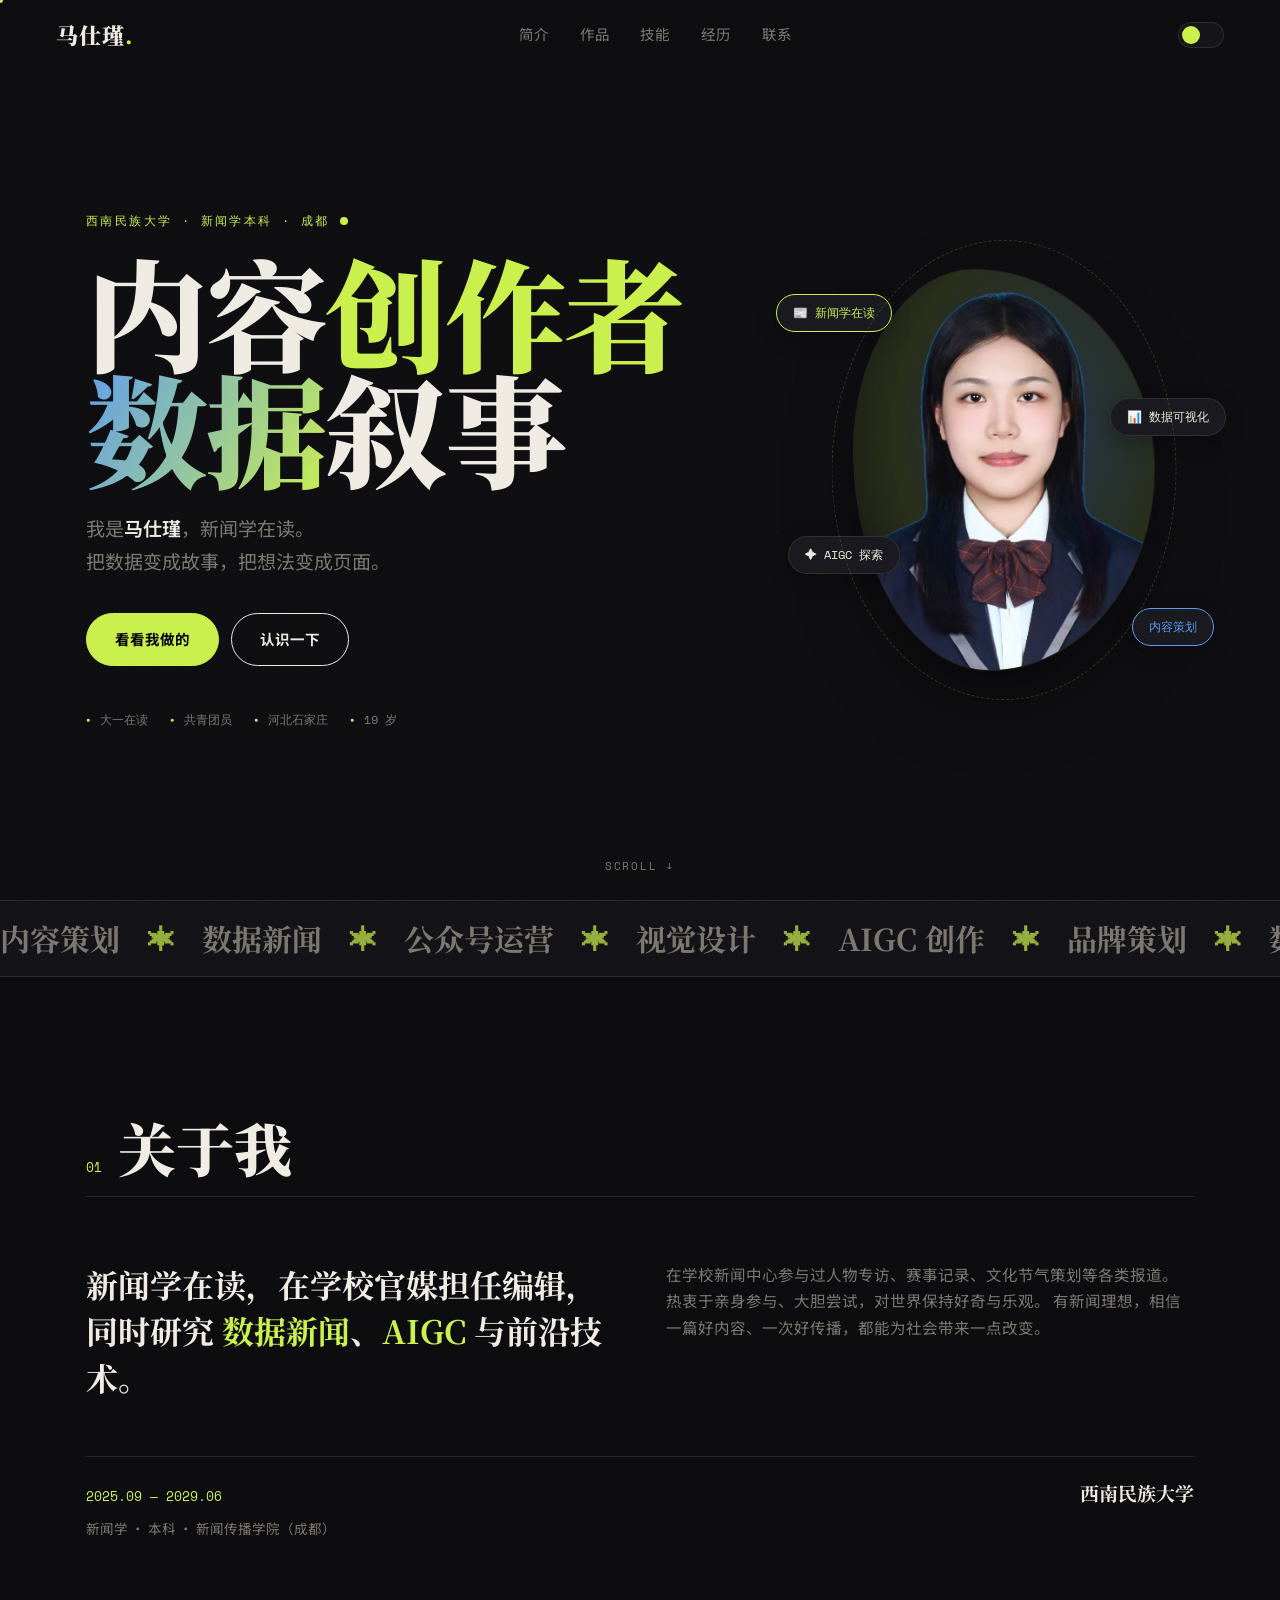
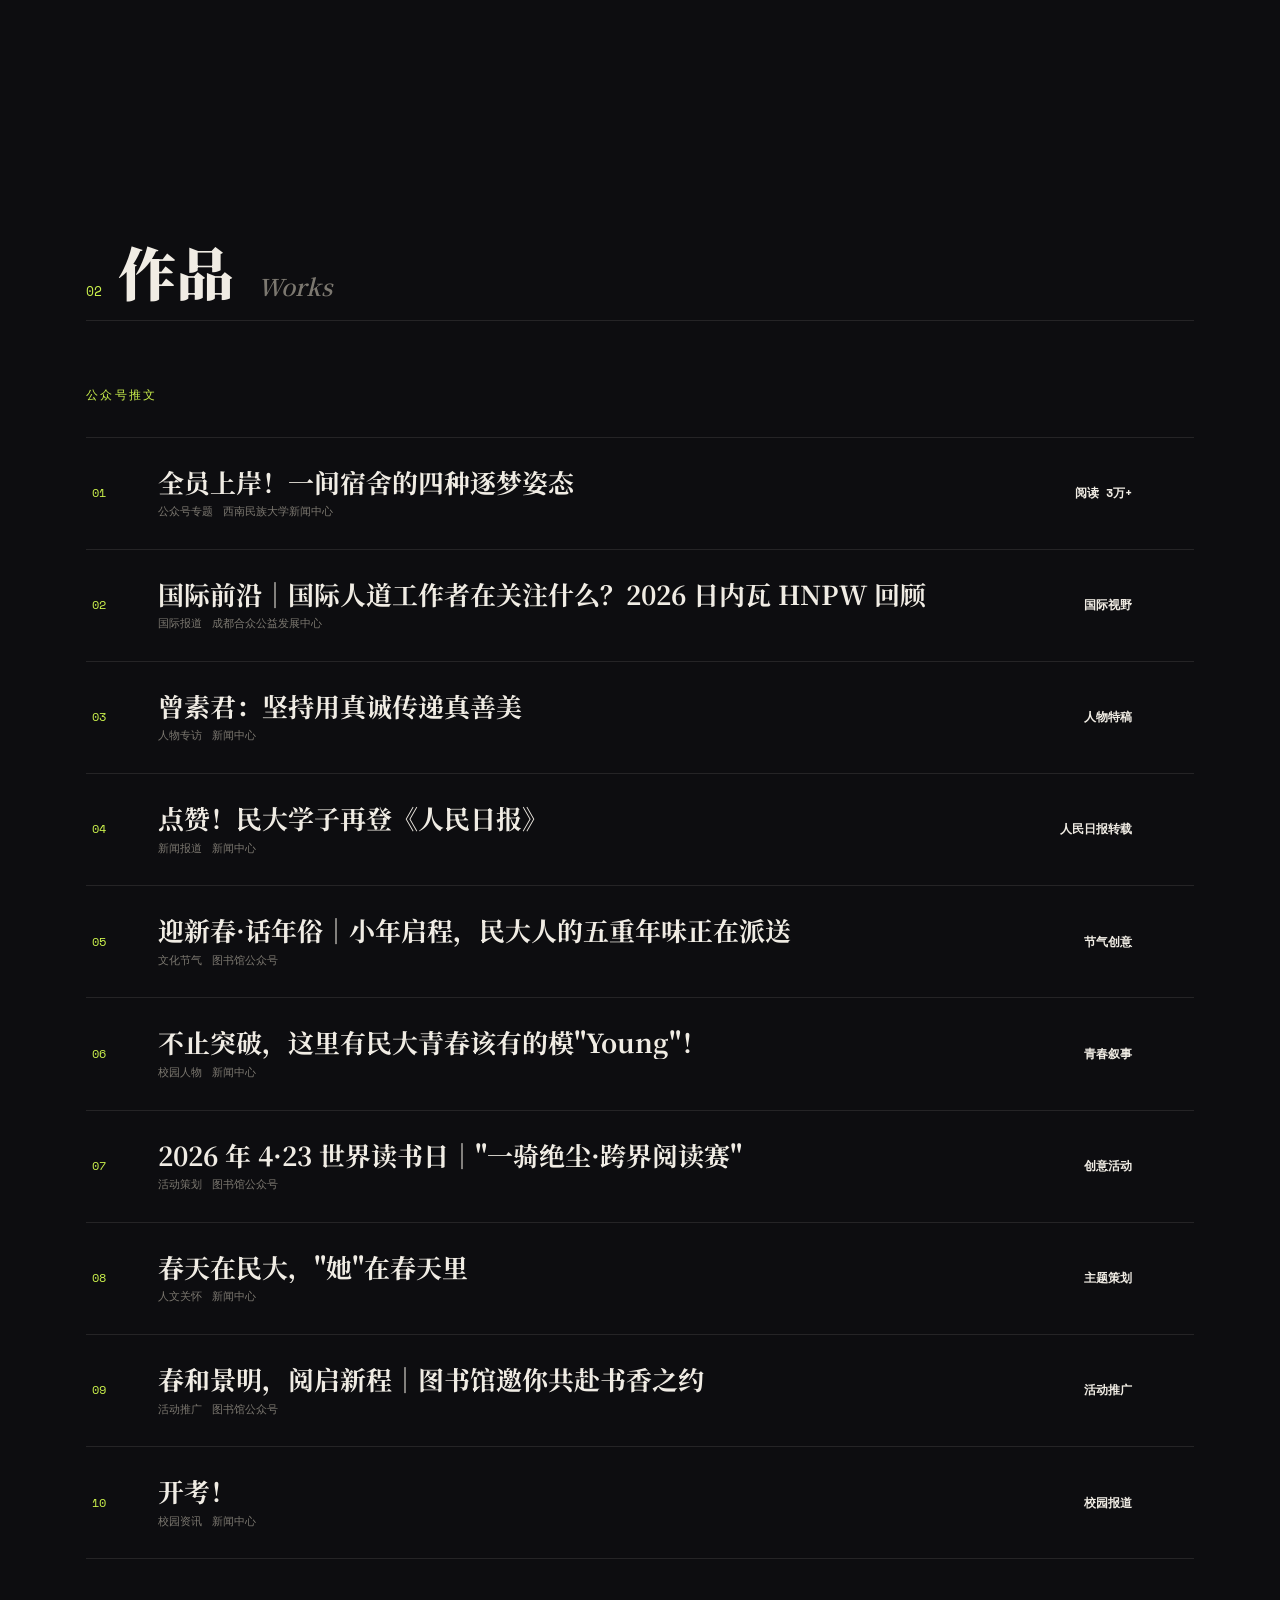
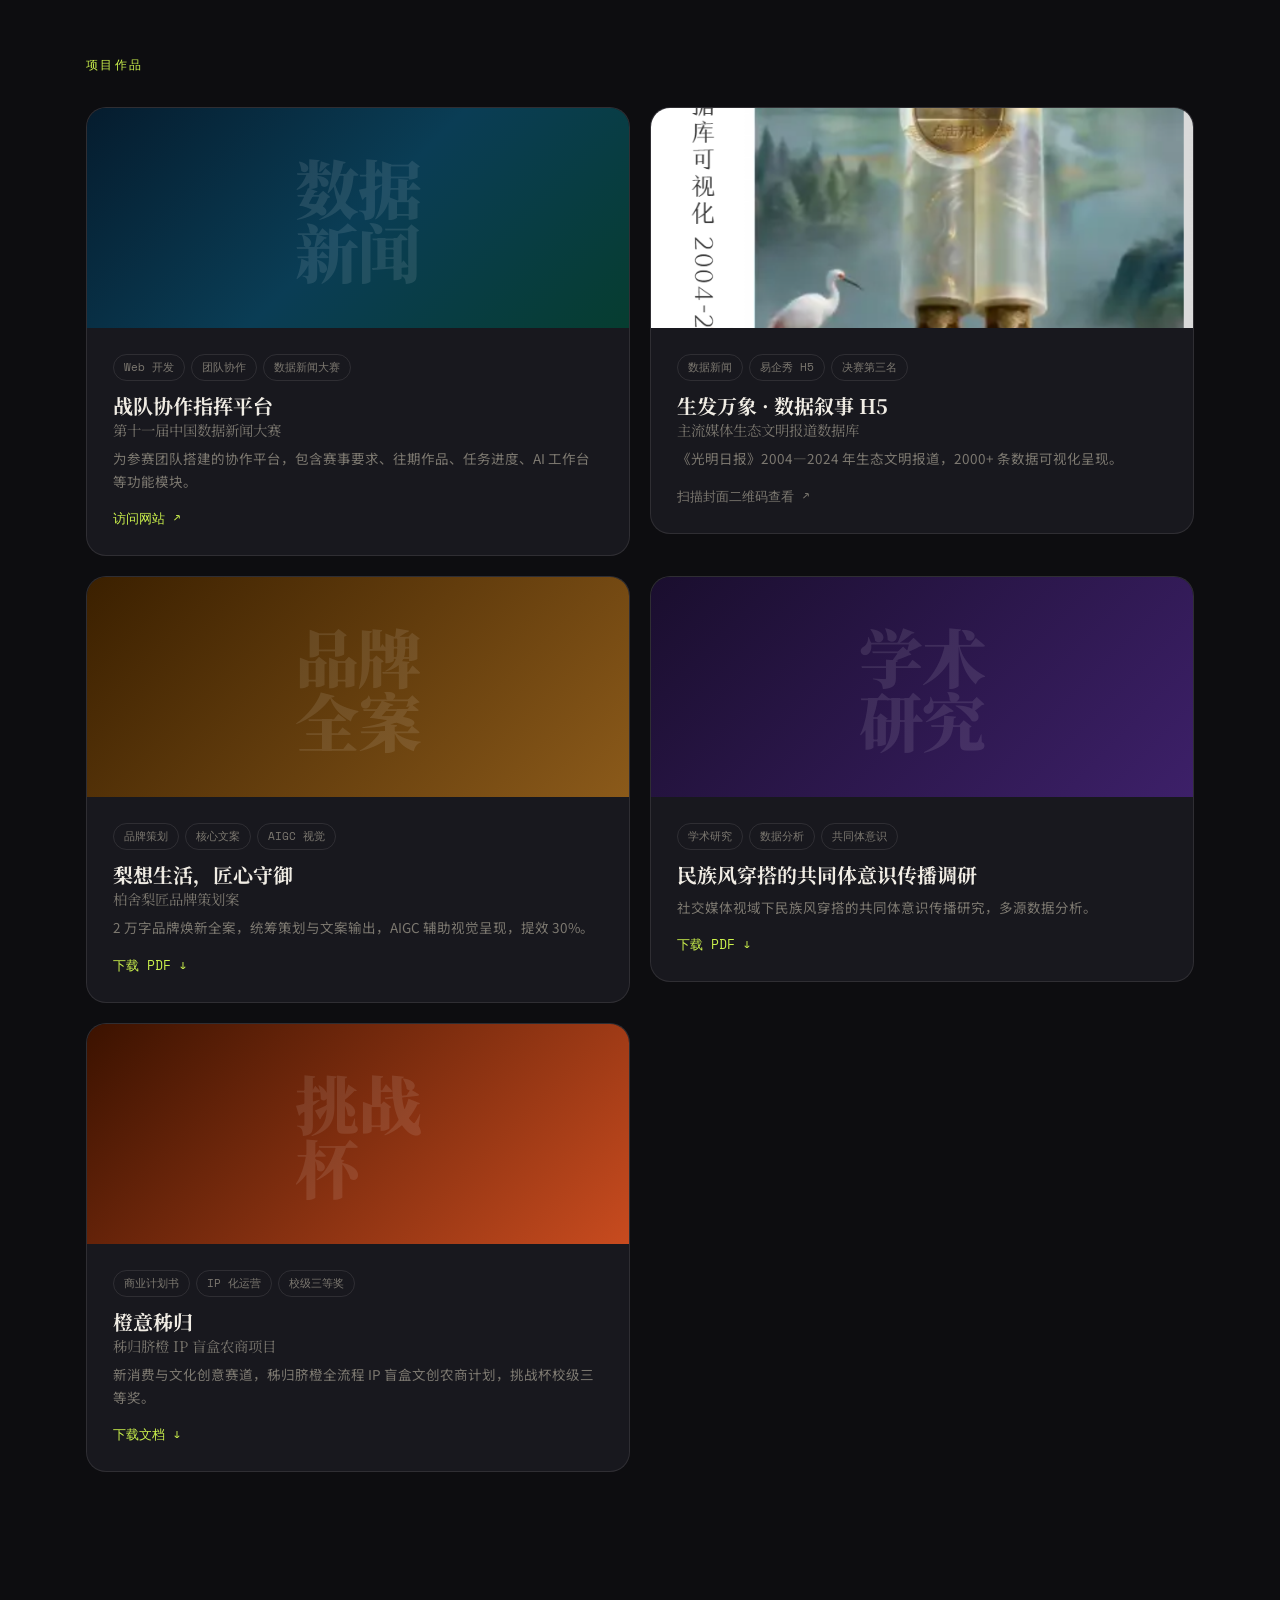
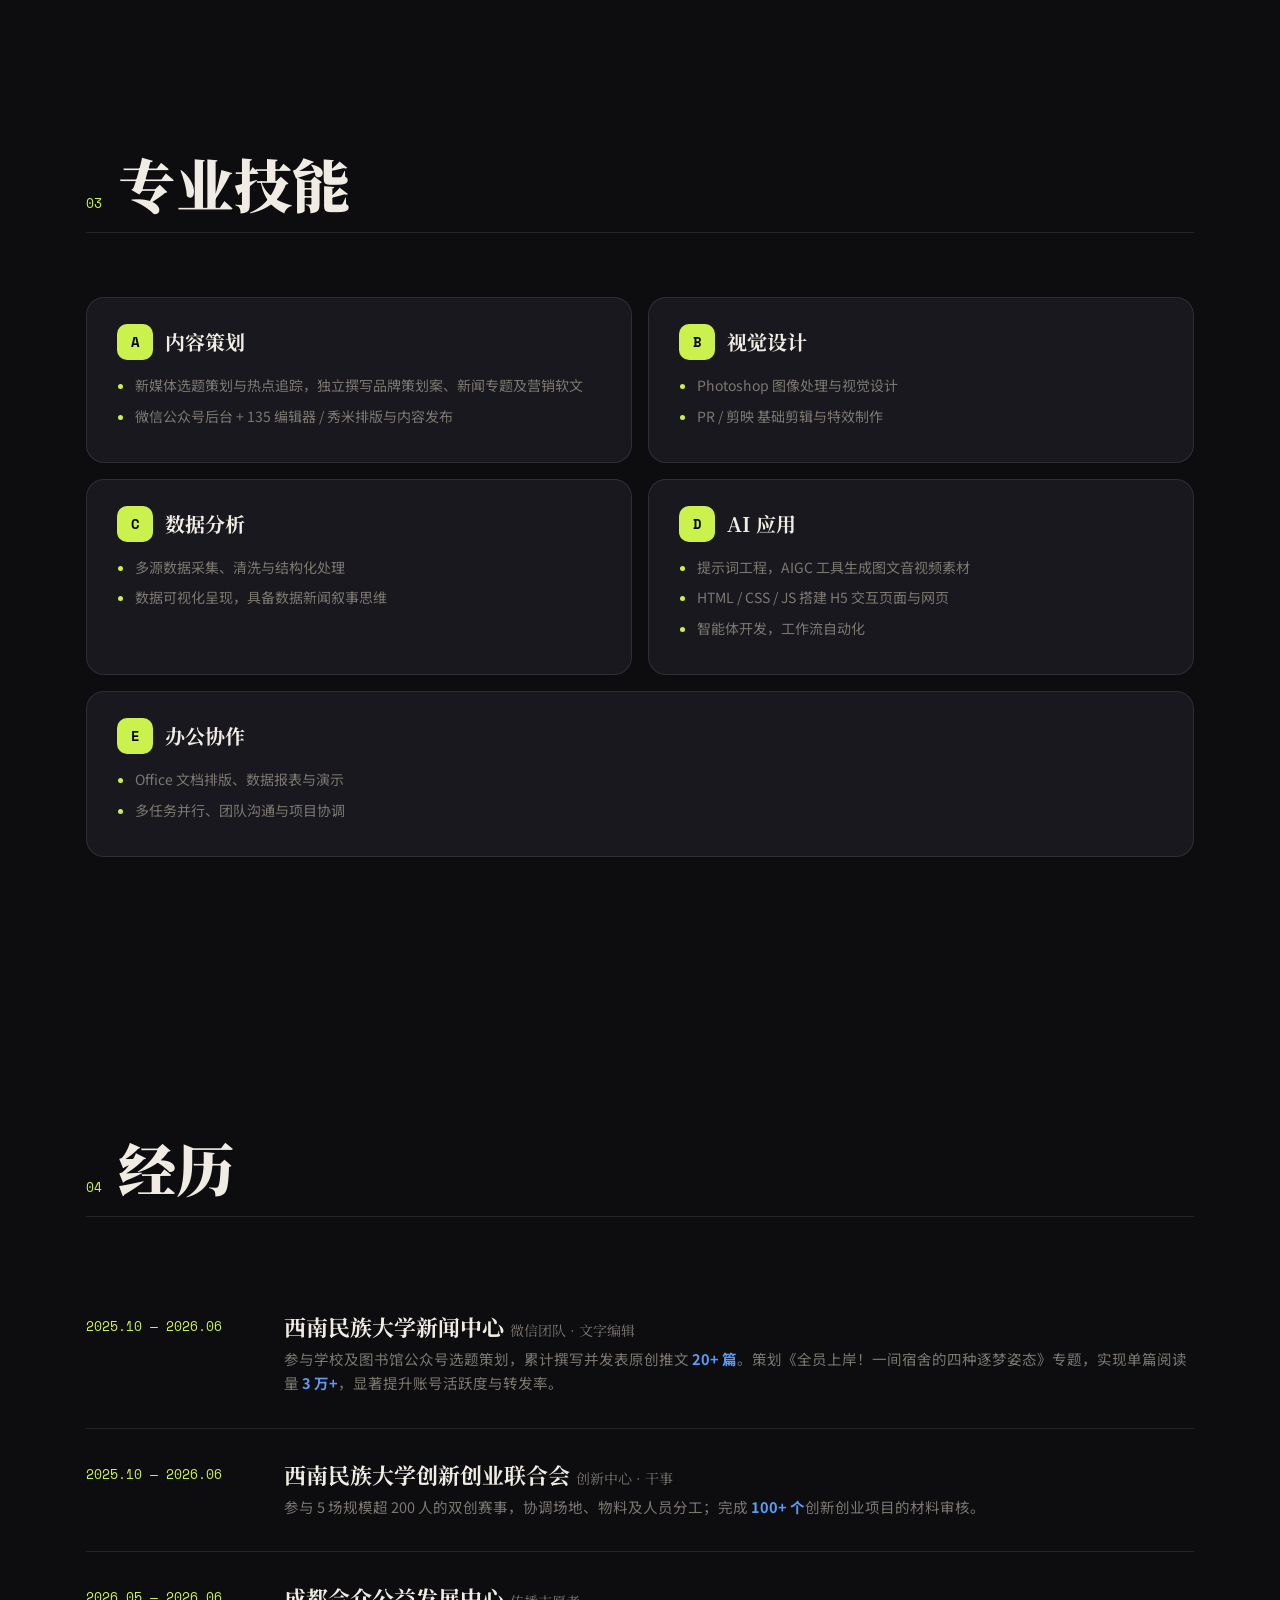
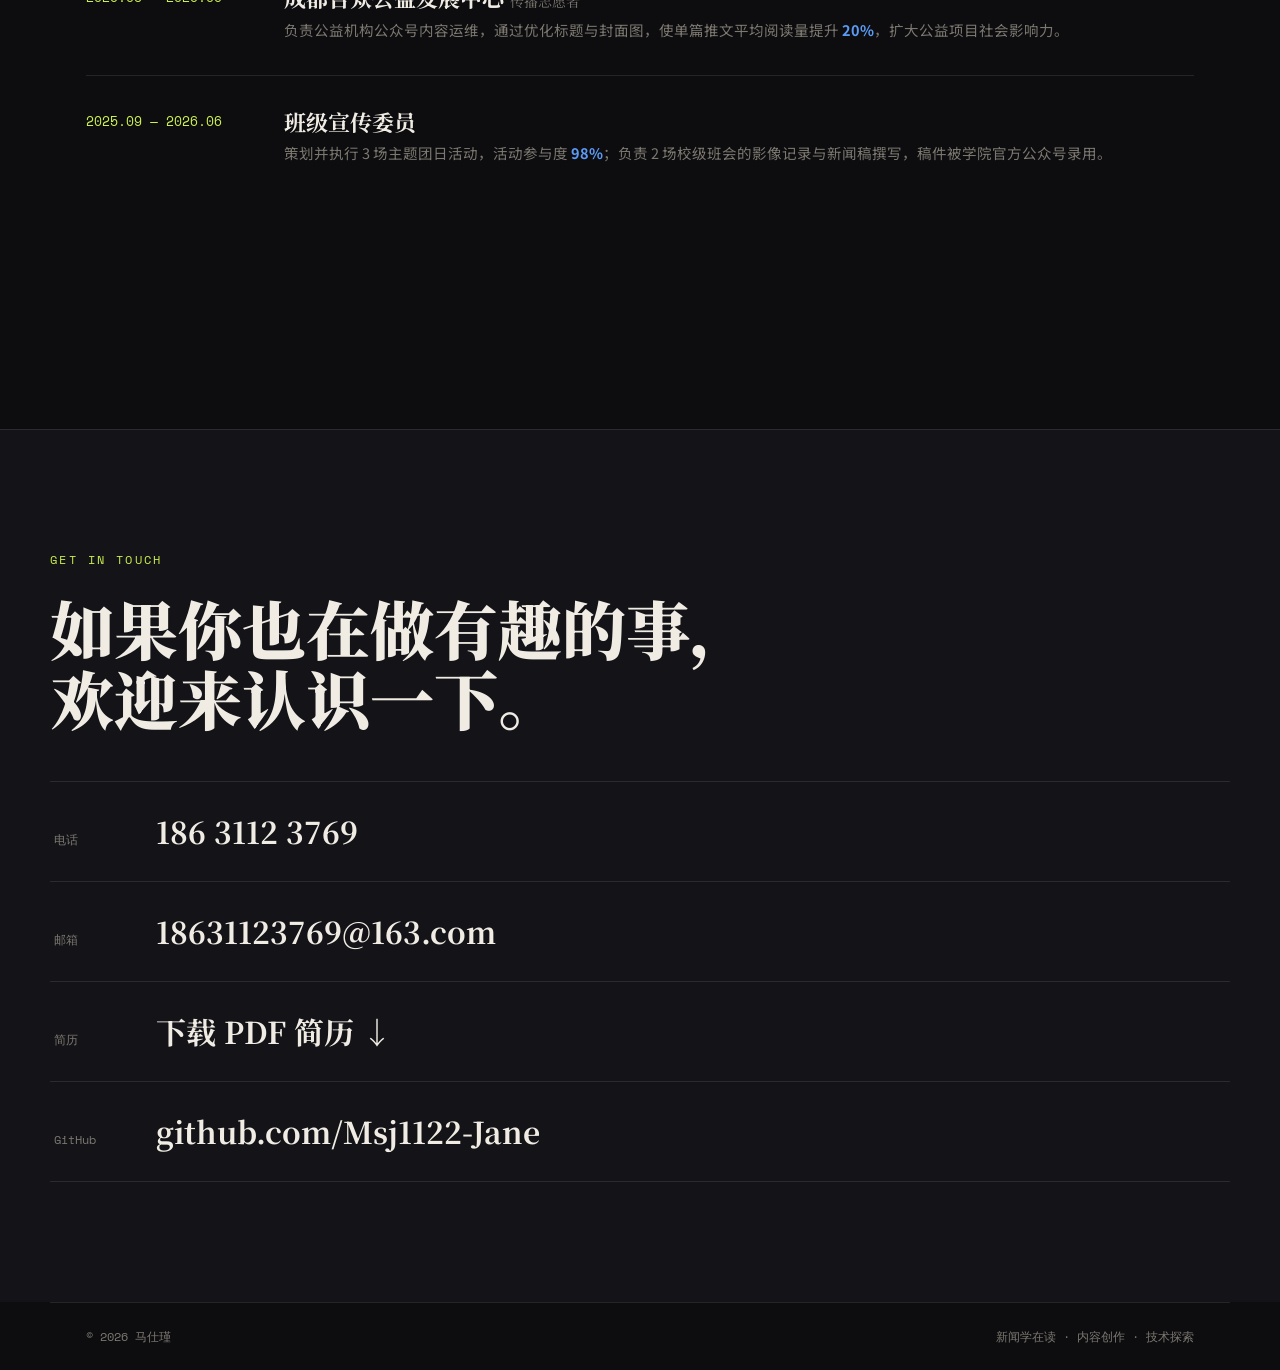
==== index.html @ 9118f727 "update: fix article tag, rewrite about section" ====
<!DOCTYPE html>
<html lang="zh-CN" data-theme="dark">
<head>
  <meta charset="UTF-8">
  <meta name="viewport" content="width=device-width, initial-scale=1.0">
  <title>马仕瑾 | 内容创作者 · 数据叙事</title>
  <meta name="description" content="马仕瑾，西南民族大学新闻学在读。内容创作者，数据叙事，技术探索者。">
  <link rel="preconnect" href="https://fonts.googleapis.com">
  <link rel="preconnect" href="https://fonts.gstatic.com" crossorigin>
  <link href="https://fonts.googleapis.com/css2?family=Noto+Serif+SC:wght@600;700;900&family=Noto+Sans+SC:wght@300;400;500;700&family=Space+Mono:wght@400;700&display=swap" rel="stylesheet">
  <link rel="stylesheet" href="styles.css">
</head>
<body>

  <div class="cursor-dot"  aria-hidden="true"></div>
  <div class="cursor-ring" aria-hidden="true"></div>
  <div class="progress"    aria-hidden="true"></div>
  <div class="grain"       aria-hidden="true"></div>

  <!-- ===== 导航 ===== -->
  <header class="site-header" id="header">
    <a class="brand" href="#home" data-cursor="link">马仕瑾<span class="brand-dot">.</span></a>
    <nav class="nav" aria-label="主导航">
      <a href="#about"      data-cursor="link">简介</a>
      <a href="#works"      data-cursor="link">作品</a>
      <a href="#skills"     data-cursor="link">技能</a>
      <a href="#experience" data-cursor="link">经历</a>
      <a href="#contact"    data-cursor="link">联系</a>
    </nav>
    <button class="theme-btn" id="themeBtn" aria-label="切换主题" type="button" data-cursor="link">
      <span class="theme-icon" aria-hidden="true"></span>
    </button>
  </header>

  <main>

    <!-- ===== HERO ===== -->
    <section class="hero" id="home">
      <div class="hero-copy">
        <p class="eyebrow reveal" style="--d:0">
          西南民族大学 · 新闻学本科 · 成都
          <span class="status-dot" aria-label="在读中"></span>
        </p>
        <h1 class="hero-title">
          <span class="line reveal" style="--d:1">内容<span class="accent">创作者</span></span>
          <span class="line reveal" style="--d:2"><span class="ol">数据</span>叙事</span>
        </h1>
        <p class="hero-sub reveal" style="--d:3">
          我是<strong>马仕瑾</strong>，新闻学在读。<br>
          把数据变成故事，把想法变成页面。
        </p>
        <div class="hero-actions reveal" style="--d:4">
          <a class="btn btn-primary" href="#works"   data-cursor="view">看看我做的</a>
          <a class="btn btn-ghost"   href="#contact" data-cursor="link">认识一下</a>
        </div>
        <div class="hero-meta reveal" style="--d:5" aria-hidden="true">
          <span>大一在读</span>
          <span>共青团员</span>
          <span>河北石家庄</span>
          <span>19 岁</span>
        </div>
      </div>

      <!-- 照片 + 悬浮徽章 -->
      <div class="hero-visual">
        <div class="photo-tilt" id="photoTilt">
          <div class="photo-inner">
            <img src="assets/photo_nobg.png" alt="马仕瑾" class="portrait">
            <div class="photo-shine"></div>
          </div>
          <div class="float-badge f1" aria-hidden="true">📰 新闻学在读</div>
          <div class="float-badge f2" aria-hidden="true">📊 数据可视化</div>
          <div class="float-badge f3" aria-hidden="true">✦ AIGC 探索</div>
          <div class="float-badge f4" aria-hidden="true">内容策划</div>
          <div class="deco-ring"      aria-hidden="true"></div>
        </div>
      </div>

      <a class="scroll-hint" href="#about" data-cursor="link" aria-label="向下滚动">SCROLL ↓</a>
    </section>

    <!-- ===== 跑马灯 ===== -->
    <div class="marquee" aria-hidden="true">
      <div class="marquee-track">
        <span>内容策划</span><i>✶</i><span>数据新闻</span><i>✶</i>
        <span>公众号运营</span><i>✶</i><span>视觉设计</span><i>✶</i>
        <span>AIGC 创作</span><i>✶</i><span>品牌策划</span><i>✶</i>
        <span>数据可视化</span><i>✶</i><span>技术探索</span><i>✶</i>
        <span>内容策划</span><i>✶</i><span>数据新闻</span><i>✶</i>
        <span>公众号运营</span><i>✶</i><span>视觉设计</span><i>✶</i>
        <span>AIGC 创作</span><i>✶</i><span>品牌策划</span><i>✶</i>
        <span>数据可视化</span><i>✶</i><span>技术探索</span><i>✶</i>
      </div>
    </div>


    <!-- ===== 关于我 ===== -->
    <section class="section about" id="about">
      <div class="section-head">
        <span class="sec-num">01</span>
        <h2 class="sec-title reveal">关于我</h2>
      </div>
      <div class="about-grid">
        <p class="about-lead reveal">
          新闻学在读，在学校官媒担任编辑，同时研究
          <strong>数据新闻</strong>、<strong>AIGC</strong> 与前沿技术。
        </p>
        <p class="about-body reveal">
          在学校新闻中心参与过人物专访、赛事记录、文化节气策划等各类报道。
          热衷于亲身参与、大胆尝试，对世界保持好奇与乐观。
          有新闻理想，相信一篇好内容、一次好传播，都能为社会带来一点改变。
        </p>
      </div>
      <ul class="edu reveal">
        <li>
          <span class="edu-school">西南民族大学</span>
          <span class="edu-major">新闻学 · 本科 · 新闻传播学院（成都）</span>
          <span class="edu-date">2025.09 — 2029.06</span>
        </li>
      </ul>
    </section>

    <!-- ===== 作品 ===== -->
    <section class="section works" id="works">
      <div class="section-head">
        <span class="sec-num">02</span>
        <h2 class="sec-title reveal">作品 <em>Works</em></h2>
      </div>

      <!-- 公众号推文 -->
      <div class="works-block">
        <p class="works-label reveal">公众号推文</p>
        <ul class="article-list">

          <li class="article-row reveal" style="--c:var(--accent)">
            <a href="https://mp.weixin.qq.com/s/Qd2PYDWN5t87Nx8ASRXeYA" target="_blank" rel="noopener" data-cursor="view">
              <span class="a-idx">01</span>
              <span class="a-main">
                <span class="a-title">全员上岸！一间宿舍的四种逐梦姿态</span>
                <span class="a-tags"><i>公众号专题</i><i>西南民族大学新闻中心</i></span>
              </span>
              <span class="a-metric">阅读 3万+</span>
              <span class="a-arrow">↗</span>
            </a>
          </li>

          <li class="article-row reveal" style="--c:var(--accent-2)">
            <a href="https://mp.weixin.qq.com/s/_ifo8GA-p_36IjrVgua5vQ" target="_blank" rel="noopener" data-cursor="view">
              <span class="a-idx">02</span>
              <span class="a-main">
                <span class="a-title">国际前沿｜国际人道工作者在关注什么？2026 日内瓦 HNPW 回顾</span>
                <span class="a-tags"><i>国际报道</i><i>成都合众公益发展中心</i></span>
              </span>
              <span class="a-metric">国际视野</span>
              <span class="a-arrow">↗</span>
            </a>
          </li>

          <li class="article-row reveal" style="--c:var(--accent)">
            <a href="https://mp.weixin.qq.com/s/iREqD43W7jOIJkPy2n4nXw" target="_blank" rel="noopener" data-cursor="view">
              <span class="a-idx">03</span>
              <span class="a-main">
                <span class="a-title">曾素君：坚持用真诚传递真善美</span>
                <span class="a-tags"><i>人物专访</i><i>新闻中心</i></span>
              </span>
              <span class="a-metric">人物特稿</span>
              <span class="a-arrow">↗</span>
            </a>
          </li>

          <li class="article-row reveal" style="--c:var(--accent-2)">
            <a href="https://mp.weixin.qq.com/s/f63G9LRQ8adTgcot6vrmaw" target="_blank" rel="noopener" data-cursor="view">
              <span class="a-idx">04</span>
              <span class="a-main">
                <span class="a-title">点赞！民大学子再登《人民日报》</span>
                <span class="a-tags"><i>新闻报道</i><i>新闻中心</i></span>
              </span>
              <span class="a-metric">人民日报转载</span>
              <span class="a-arrow">↗</span>
            </a>
          </li>

          <li class="article-row reveal" style="--c:var(--accent)">
            <a href="https://mp.weixin.qq.com/s/GlgtLipS-DDccQVNwy72kA" target="_blank" rel="noopener" data-cursor="view">
              <span class="a-idx">05</span>
              <span class="a-main">
                <span class="a-title">迎新春·话年俗｜小年启程，民大人的五重年味正在派送</span>
                <span class="a-tags"><i>文化节气</i><i>图书馆公众号</i></span>
              </span>
              <span class="a-metric">节气创意</span>
              <span class="a-arrow">↗</span>
            </a>
          </li>

          <li class="article-row reveal" style="--c:var(--accent-2)">
            <a href="https://mp.weixin.qq.com/s/ENkPAhn5MqrLT3OcC8eXIA" target="_blank" rel="noopener" data-cursor="view">
              <span class="a-idx">06</span>
              <span class="a-main">
                <span class="a-title">不止突破，这里有民大青春该有的模"Young"！</span>
                <span class="a-tags"><i>校园人物</i><i>新闻中心</i></span>
              </span>
              <span class="a-metric">青春叙事</span>
              <span class="a-arrow">↗</span>
            </a>
          </li>

          <li class="article-row reveal" style="--c:var(--accent)">
            <a href="https://mp.weixin.qq.com/s/2aEwjHTKOx9nFVDYs9FhqA" target="_blank" rel="noopener" data-cursor="view">
              <span class="a-idx">07</span>
              <span class="a-main">
                <span class="a-title">2026 年 4·23 世界读书日｜"一骑绝尘·跨界阅读赛"</span>
                <span class="a-tags"><i>活动策划</i><i>图书馆公众号</i></span>
              </span>
              <span class="a-metric">创意活动</span>
              <span class="a-arrow">↗</span>
            </a>
          </li>

          <li class="article-row reveal" style="--c:var(--accent-2)">
            <a href="https://mp.weixin.qq.com/s/EVLgGlKjl5c_ymvQi7tTFw" target="_blank" rel="noopener" data-cursor="view">
              <span class="a-idx">08</span>
              <span class="a-main">
                <span class="a-title">春天在民大，"她"在春天里</span>
                <span class="a-tags"><i>人文关怀</i><i>新闻中心</i></span>
              </span>
              <span class="a-metric">主题策划</span>
              <span class="a-arrow">↗</span>
            </a>
          </li>

          <li class="article-row reveal" style="--c:var(--accent)">
            <a href="https://mp.weixin.qq.com/s/Gruq11Mt8QO1_6rvkg2vwQ" target="_blank" rel="noopener" data-cursor="view">
              <span class="a-idx">09</span>
              <span class="a-main">
                <span class="a-title">春和景明，阅启新程｜图书馆邀你共赴书香之约</span>
                <span class="a-tags"><i>活动推广</i><i>图书馆公众号</i></span>
              </span>
              <span class="a-metric">活动推广</span>
              <span class="a-arrow">↗</span>
            </a>
          </li>

          <li class="article-row reveal" style="--c:var(--accent-2)">
            <a href="https://mp.weixin.qq.com/s/ut6tBtrxwqU_Hux-l5mOpQ" target="_blank" rel="noopener" data-cursor="view">
              <span class="a-idx">10</span>
              <span class="a-main">
                <span class="a-title">开考！</span>
                <span class="a-tags"><i>校园资讯</i><i>新闻中心</i></span>
              </span>
              <span class="a-metric">校园报道</span>
              <span class="a-arrow">↗</span>
            </a>
          </li>

        </ul>
      </div><!-- /公众号推文 -->

      <!-- 项目作品 -->
      <div class="works-block">
        <p class="works-label reveal">项目作品</p>
        <div class="project-grid">

          <!-- 数据新闻大赛指挥平台 -->
          <article class="project-card reveal" style="--card-idx:0">
            <div class="card-tilt-inner">
              <div class="card-cover cover-datanews">
                <div class="cover-text-bg" aria-hidden="true">数据<br>新闻</div>
                <div class="card-shine"></div>
              </div>
              <div class="card-body">
                <div class="card-tags">
                  <span>Web 开发</span><span>团队协作</span><span>数据新闻大赛</span>
                </div>
                <h3>战队协作指挥平台<small>第十一届中国数据新闻大赛</small></h3>
                <p>为参赛团队搭建的协作平台，包含赛事要求、往期作品、任务进度、AI 工作台等功能模块。</p>
                <div class="card-action">
                  <a href="https://msj1122-jane.github.io/datanews-dashboard/" target="_blank" rel="noopener" data-cursor="link">访问网站 ↗</a>
                </div>
              </div>
            </div>
          </article>

          <!-- 生发万象 H5 -->
          <article class="project-card reveal" style="--card-idx:1">
            <div class="card-tilt-inner">
              <div class="card-cover cover-h5">
                <img src="assets/h5-cover.png" alt="生发万象数据新闻H5封面">
                <div class="card-shine"></div>
              </div>
              <div class="card-body">
                <div class="card-tags">
                  <span>数据新闻</span><span>易企秀 H5</span><span>决赛第三名</span>
                </div>
                <h3>生发万象 · 数据叙事 H5<small>主流媒体生态文明报道数据库</small></h3>
                <p>《光明日报》2004—2024 年生态文明报道，2000+ 条数据可视化呈现。</p>
                <div class="card-action"><span class="card-qr-hint">扫描封面二维码查看 ↗</span></div>
              </div>
            </div>
          </article>

          <!-- 柏舍梨匠 -->
          <article class="project-card reveal" style="--card-idx:1">
            <div class="card-tilt-inner">
              <div class="card-cover cover-brand">
                <div class="cover-text-bg" aria-hidden="true">品牌<br>全案</div>
                <div class="card-shine"></div>
              </div>
              <div class="card-body">
                <div class="card-tags">
                  <span>品牌策划</span><span>核心文案</span><span>AIGC 视觉</span>
                </div>
                <h3>梨想生活，匠心守御<small>柏舍梨匠品牌策划案</small></h3>
                <p>2 万字品牌焕新全案，统筹策划与文案输出，AIGC 辅助视觉呈现，提效 30%。</p>
                <div class="card-action">
                  <a href="../马仕瑾 梨想生活，匠心守御——柏舍梨匠品牌策划案.pdf" download data-cursor="link">下载 PDF ↓</a>
                </div>
              </div>
            </div>
          </article>

          <!-- 民族风穿搭调研 -->
          <article class="project-card reveal" style="--card-idx:2">
            <div class="card-tilt-inner">
              <div class="card-cover cover-research">
                <div class="cover-text-bg" aria-hidden="true">学术<br>研究</div>
                <div class="card-shine"></div>
              </div>
              <div class="card-body">
                <div class="card-tags">
                  <span>学术研究</span><span>数据分析</span><span>共同体意识</span>
                </div>
                <h3>民族风穿搭的共同体意识传播调研</h3>
                <p>社交媒体视域下民族风穿搭的共同体意识传播研究，多源数据分析。</p>
                <div class="card-action">
                  <a href="../社交媒体视域下民族风穿搭的共同体意识传播调研.pdf" download data-cursor="link">下载 PDF ↓</a>
                </div>
              </div>
            </div>
          </article>

          <!-- 橙意秭归 -->
          <article class="project-card reveal" style="--card-idx:3">
            <div class="card-tilt-inner">
              <div class="card-cover cover-orange">
                <div class="cover-text-bg" aria-hidden="true">挑战<br>杯</div>
                <div class="card-shine"></div>
              </div>
              <div class="card-body">
                <div class="card-tags">
                  <span>商业计划书</span><span>IP 化运营</span><span>校级三等奖</span>
                </div>
                <h3>橙意秭归<small>秭归脐橙 IP 盲盒农商项目</small></h3>
                <p>新消费与文化创意赛道，秭归脐橙全流程 IP 盲盒文创农商计划，挑战杯校级三等奖。</p>
                <div class="card-action">
                  <a href="../新消费与文化创意赛道 橙意秭归——秭归脐橙全流程IP盲盒的文创农商计划 黄昕睿 商业计划书(2)(1)(2).docx" download data-cursor="link">下载文档 ↓</a>
                </div>
              </div>
            </div>
          </article>

        </div>
      </div><!-- /项目作品 -->

    </section>

    <!-- ===== 技能 ===== -->
    <section class="section skills" id="skills">
      <div class="section-head">
        <span class="sec-num">03</span>
        <h2 class="sec-title reveal">专业技能</h2>
      </div>
      <div class="skill-grid">
        <article class="skill-card reveal" data-cursor="card">
          <header><span class="skill-idx">A</span><h3>内容策划</h3></header>
          <ul>
            <li>新媒体选题策划与热点追踪，独立撰写品牌策划案、新闻专题及营销软文</li>
            <li>微信公众号后台 + 135 编辑器 / 秀米排版与内容发布</li>
          </ul>
        </article>
        <article class="skill-card reveal" data-cursor="card">
          <header><span class="skill-idx">B</span><h3>视觉设计</h3></header>
          <ul>
            <li>Photoshop 图像处理与视觉设计</li>
            <li>PR / 剪映 基础剪辑与特效制作</li>
          </ul>
        </article>
        <article class="skill-card reveal" data-cursor="card">
          <header><span class="skill-idx">C</span><h3>数据分析</h3></header>
          <ul>
            <li>多源数据采集、清洗与结构化处理</li>
            <li>数据可视化呈现，具备数据新闻叙事思维</li>
          </ul>
        </article>
        <article class="skill-card reveal" data-cursor="card">
          <header><span class="skill-idx">D</span><h3>AI 应用</h3></header>
          <ul>
            <li>提示词工程，AIGC 工具生成图文音视频素材</li>
            <li>HTML / CSS / JS 搭建 H5 交互页面与网页</li>
            <li>智能体开发，工作流自动化</li>
          </ul>
        </article>
        <article class="skill-card reveal" data-cursor="card">
          <header><span class="skill-idx">E</span><h3>办公协作</h3></header>
          <ul>
            <li>Office 文档排版、数据报表与演示</li>
            <li>多任务并行、团队沟通与项目协调</li>
          </ul>
        </article>
      </div>
    </section>

    <!-- ===== 经历 ===== -->
    <section class="section experience" id="experience">
      <div class="section-head">
        <span class="sec-num">04</span>
        <h2 class="sec-title reveal">经历</h2>
      </div>
      <ol class="timeline">
        <li class="t-item reveal">
          <div class="t-date">2025.10 — 2026.06</div>
          <div class="t-body">
            <h3>西南民族大学新闻中心 <span class="t-role">微信团队 · 文字编辑</span></h3>
            <p>参与学校及图书馆公众号选题策划，累计撰写并发表原创推文 <b>20+ 篇</b>。策划《全员上岸！一间宿舍的四种逐梦姿态》专题，实现单篇阅读量 <b>3 万+</b>，显著提升账号活跃度与转发率。</p>
          </div>
        </li>
        <li class="t-item reveal">
          <div class="t-date">2025.10 — 2026.06</div>
          <div class="t-body">
            <h3>西南民族大学创新创业联合会 <span class="t-role">创新中心 · 干事</span></h3>
            <p>参与 5 场规模超 200 人的双创赛事，协调场地、物料及人员分工；完成 <b>100+ 个</b>创新创业项目的材料审核。</p>
          </div>
        </li>
        <li class="t-item reveal">
          <div class="t-date">2026.05 — 2026.06</div>
          <div class="t-body">
            <h3>成都合众公益发展中心 <span class="t-role">传播志愿者</span></h3>
            <p>负责公益机构公众号内容运维，通过优化标题与封面图，使单篇推文平均阅读量提升 <b>20%</b>，扩大公益项目社会影响力。</p>
          </div>
        </li>
        <li class="t-item reveal">
          <div class="t-date">2025.09 — 2026.06</div>
          <div class="t-body">
            <h3>班级宣传委员</h3>
            <p>策划并执行 3 场主题团日活动，活动参与度 <b>98%</b>；负责 2 场校级班会的影像记录与新闻稿撰写，稿件被学院官方公众号录用。</p>
          </div>
        </li>
      </ol>
    </section>

    <!-- ===== 联系 ===== -->
    <section class="contact" id="contact">
      <div class="contact-inner">
        <p class="eyebrow reveal">Get in touch</p>
        <h2 class="contact-title reveal">如果你也在做有趣的事，<br>欢迎来认识一下。</h2>
        <div class="contact-links reveal">
          <a href="tel:18631123769" class="c-link" data-cursor="link">
            <span class="c-label">电话</span>
            <span class="c-value">186 3112 3769</span>
          </a>
          <a href="mailto:18631123769@163.com" class="c-link" data-cursor="link">
            <span class="c-label">邮箱</span>
            <span class="c-value">18631123769@163.com</span>
          </a>
          <a href="../马仕瑾2026简历.pdf" download class="c-link" data-cursor="link">
            <span class="c-label">简历</span>
            <span class="c-value">下载 PDF 简历 ↓</span>
          </a>
          <a href="https://github.com/Msj1122-Jane/portfolio" target="_blank" rel="noopener" class="c-link" data-cursor="link">
            <span class="c-label">GitHub</span>
            <span class="c-value">github.com/Msj1122-Jane</span>
          </a>
        </div>
      </div>
    </section>

  </main>

  <footer class="site-footer">
    <span>© 2026 马仕瑾</span>
    <span>新闻学在读 · 内容创作 · 技术探索</span>
  </footer>

  <script src="script.js"></script>
</body>
</html>
---- styles.css ----
/* ============================================================
   马仕瑾 · 个人网站 v2
   风格：深夜编辑台 × 石灰绿 × 数据蓝
   ============================================================ */

/* ── CSS Variables ── */
:root {
  --ease:  cubic-bezier(0.19, 1, 0.22, 1);
  --max:   1180px;
  --serif: "Noto Serif SC", "Songti SC", "STSong", serif;
  --sans:  "Noto Sans SC", "PingFang SC", "Microsoft YaHei", system-ui, sans-serif;
  --mono:  "Space Mono", "SFMono-Regular", ui-monospace, monospace;
}

[data-theme="dark"] {
  --bg:         #0d0d10;
  --bg-2:       #141418;
  --bg-card:    #18181e;
  --ink:        #f0ece4;
  --muted:      #7c7870;
  --line:       rgba(240, 236, 228, 0.1);
  --accent:     #cbf14c;
  --accent-2:   #5b9bf5;
  --accent-dim: rgba(203, 241, 76, 0.12);
  --header-bg:  rgba(13, 13, 16, 0.82);
}

[data-theme="light"] {
  --bg:         #f5f0e8;
  --bg-2:       #ede7d9;
  --bg-card:    #ffffff;
  --ink:        #0d0d10;
  --muted:      #6b6560;
  --line:       rgba(13, 13, 16, 0.12);
  --accent:     #6a9600;
  --accent-2:   #1d5fdb;
  --accent-dim: rgba(106, 150, 0, 0.1);
  --header-bg:  rgba(245, 240, 232, 0.82);
}

/* ── Reset & Base ── */
*, *::before, *::after { box-sizing: border-box; }
html { scroll-behavior: smooth; }
body {
  margin: 0; min-width: 320px;
  background: var(--bg); color: var(--ink);
  font-family: var(--sans); line-height: 1.7;
  -webkit-font-smoothing: antialiased;
  text-rendering: optimizeLegibility;
  overflow-x: hidden;
  transition: background .4s, color .4s;
}
a { color: inherit; text-decoration: none; }
img { display: block; max-width: 100%; }
::selection { background: var(--accent); color: #000; }

/* View Transitions (theme switch circle expand) */
::view-transition-old(root),
::view-transition-new(root) { animation: none; mix-blend-mode: normal; }
::view-transition-new(root) { z-index: 9999; }

/* ── Custom Cursor ── */
.cursor-dot, .cursor-ring {
  position: fixed; top: 0; left: 0; z-index: 9998;
  pointer-events: none; border-radius: 50%;
  transform: translate(-50%, -50%); will-change: transform;
}
.cursor-dot  { width: 6px; height: 6px; background: var(--accent); transition: width .15s, height .15s, background .15s; }
.cursor-ring {
  width: 36px; height: 36px;
  border: 1.5px solid rgba(203, 241, 76, 0.4);
  transition: width .22s var(--ease), height .22s var(--ease), border-color .22s, background .22s;
}
body.cur-link .cursor-ring { width: 54px; height: 54px; border-color: var(--accent); }
body.cur-link .cursor-dot  { background: var(--accent); }
body.cur-view .cursor-ring { width: 72px; height: 72px; background: var(--accent); border-color: var(--accent); }
body.cur-view .cursor-dot  { width: 0; height: 0; }
.cursor-ring::after {
  content: ""; position: absolute; inset: 0;
  display: grid; place-items: center;
  font-family: var(--mono); font-size: 10px; font-weight: 700; color: #000;
  opacity: 0; transition: opacity .15s;
}
body.cur-view .cursor-ring::after { content: "OPEN"; opacity: 1; }
@media (hover: none), (pointer: coarse) { .cursor-dot, .cursor-ring { display: none !important; } }
body.has-cursor, body.has-cursor * { cursor: none; }

/* ── Progress Bar ── */
.progress { position: fixed; z-index: 200; top: 0; left: 0; width: 0%; height: 3px; background: var(--accent); }

/* ── Grain Texture ── */
.grain {
  pointer-events: none; position: fixed; inset: 0; z-index: 150; opacity: .03;
  background-image: url("data:image/svg+xml,%3Csvg xmlns='http://www.w3.org/2000/svg' width='120' height='120'%3E%3Cfilter id='n'%3E%3CfeTurbulence type='fractalNoise' baseFrequency='.9' numOctaves='3'/%3E%3C/filter%3E%3Crect width='100%25' height='100%25' filter='url(%23n)'/%3E%3C/svg%3E");
}

/* ── Header ── */
.site-header {
  position: fixed; z-index: 100; top: 0; left: 0; right: 0;
  display: flex; align-items: center; justify-content: space-between;
  padding: 16px clamp(18px, 5vw, 56px);
  background: var(--header-bg); backdrop-filter: blur(16px);
  border-bottom: 1px solid transparent;
  transition: border-color .3s, background .4s;
}
.site-header.scrolled { border-color: var(--line); }

.brand { font-family: var(--serif); font-weight: 900; font-size: 22px; letter-spacing: .04em; }
.brand-dot { color: var(--accent); }

.nav { display: flex; gap: clamp(16px, 2.4vw, 32px); font-size: 14.5px; }
.nav a { position: relative; padding: 4px 0; color: var(--muted); transition: color .2s; }
.nav a::after {
  content: ""; position: absolute; left: 0; right: 0; bottom: -2px; height: 2px;
  background: var(--accent); transform: scaleX(0); transform-origin: right;
  transition: transform .3s var(--ease);
}
.nav a:hover, .nav a.active { color: var(--ink); }
.nav a:hover::after, .nav a.active::after { transform: scaleX(1); transform-origin: left; }

/* Theme toggle pill */
.theme-btn {
  flex-shrink: 0; width: 46px; height: 26px; border-radius: 100px;
  background: var(--bg-2); border: 1.5px solid var(--line);
  position: relative; cursor: pointer;
  transition: border-color .25s, background .3s;
}
.theme-btn:hover { border-color: var(--accent); }
.theme-icon {
  position: absolute; top: 3px; left: 3px;
  width: 18px; height: 18px; border-radius: 50%;
  background: var(--accent);
  transition: transform .38s var(--ease), background .3s;
}
[data-theme="light"] .theme-icon { transform: translateX(18px); background: var(--accent-2); }

@media (max-width: 760px) { .nav { display: none; } }

/* ── HERO ── */
.hero {
  position: relative; min-height: 100svh;
  max-width: var(--max); margin: 0 auto;
  padding: 120px clamp(18px, 5vw, 36px) 80px;
  display: grid;
  grid-template-columns: 1fr 380px;
  align-items: center; gap: clamp(40px, 6vw, 80px);
}

.hero-copy { display: flex; flex-direction: column; }

.eyebrow {
  display: flex; align-items: center; gap: 10px;
  font-family: var(--mono); font-size: 12px; letter-spacing: .2em;
  text-transform: uppercase; color: var(--accent); margin: 0 0 22px;
}
.status-dot {
  width: 8px; height: 8px; border-radius: 50%;
  background: var(--accent); flex-shrink: 0;
  animation: pulse 2.4s ease-in-out infinite;
}
@keyframes pulse {
  0%, 100% { box-shadow: 0 0 0 0 var(--accent-dim); }
  60%       { box-shadow: 0 0 0 8px transparent; }
}

.hero-title {
  font-family: var(--serif); font-weight: 900;
  font-size: clamp(44px, 9.5vw, 122px); line-height: .95;
  letter-spacing: -.02em; margin: 0;
}
.hero-title .line  { display: block; }
.hero-title .accent { color: var(--accent); }
.hero-title .ol {
  background: linear-gradient(118deg, var(--accent-2) 0%, var(--accent) 100%);
  -webkit-background-clip: text;
  -webkit-text-fill-color: transparent;
  background-clip: text;
}
.hero-sub {
  max-width: 540px; margin: 28px 0 0;
  font-size: clamp(15px, 1.8vw, 19px); color: var(--muted);
}
.hero-sub strong { color: var(--ink); font-weight: 600; }

.hero-actions { display: flex; flex-wrap: wrap; gap: 12px; margin: 36px 0 0; }
.btn {
  font-size: 14.5px; font-weight: 700; padding: 13px 28px; border-radius: 100px;
  border: 1.5px solid var(--ink);
  transition: background .25s, color .25s, border-color .25s, filter .2s;
}
.btn-primary { background: var(--accent); border-color: var(--accent); color: #000; }
.btn-primary:hover { filter: brightness(1.12); }
.btn-ghost  { color: var(--ink); }
.btn-ghost:hover { background: var(--ink); color: var(--bg); }

.hero-meta {
  display: flex; flex-wrap: wrap; gap: 8px 22px; margin: 44px 0 0;
  font-family: var(--mono); font-size: 11.5px; color: var(--muted);
}
.hero-meta span { position: relative; padding-left: 14px; }
.hero-meta span::before {
  content: "●"; position: absolute; left: 0; top: 4px;
  color: var(--accent); font-size: 7px;
}

/* Hero Visual */
.hero-visual {
  position: relative; display: flex;
  justify-content: center; align-items: center;
}

.photo-tilt {
  position: relative; width: 300px;
  will-change: transform;
  transition: transform .5s var(--ease);
}

.photo-inner {
  position: relative; overflow: hidden;
  border-radius: 40% 60% 55% 45% / 45% 50% 50% 55%;
  aspect-ratio: 3 / 4;
  background: radial-gradient(ellipse at 60% 40%,
    rgba(91, 155, 245, 0.28) 0%,
    rgba(203, 241, 76, 0.14) 55%,
    rgba(13, 13, 16, 0.6) 100%);
  box-shadow:
    0 0 0 1px var(--line),
    0 32px 80px -20px rgba(0, 0, 0, .65);
}
.portrait {
  width: 100%; height: 100%;
  object-fit: cover; display: block;
  transition: transform .5s var(--ease);
}
.photo-tilt:hover .portrait { transform: scale(1.04); }

.photo-shine {
  position: absolute; inset: 0; pointer-events: none;
  border-radius: inherit; transition: background .12s;
}

/* Decorative spinning ring */
.deco-ring {
  position: absolute; top: 50%; left: 50%;
  transform: translate(-50%, -50%);
  width: 115%; height: 115%;
  border-radius: 50%;
  border: 1px dashed rgba(203, 241, 76, 0.2);
  animation: spin-slow 22s linear infinite;
  pointer-events: none;
}
@keyframes spin-slow { to { transform: translate(-50%, -50%) rotate(360deg); } }

/* Floating badges */
.float-badge {
  position: absolute;
  background: var(--bg-card); border: 1px solid var(--line);
  backdrop-filter: blur(12px);
  border-radius: 100px; padding: 8px 16px;
  font-family: var(--mono); font-size: 12px; color: var(--ink);
  white-space: nowrap;
  box-shadow: 0 6px 20px rgba(0, 0, 0, .28);
  pointer-events: none;
}
.float-badge.f1 { top: 6%;   left: -26%; border-color: var(--accent); color: var(--accent); animation: floatA 4s   ease-in-out infinite; }
.float-badge.f2 { top: 32%;  right: -24%;                                                   animation: floatB 3.5s ease-in-out infinite  .7s; }
.float-badge.f3 { bottom: 24%; left: -22%;                                                  animation: floatA 4.8s ease-in-out infinite 1.4s; }
.float-badge.f4 { bottom: 6%; right: -20%; border-color: var(--accent-2); color: var(--accent-2); animation: floatB 3.9s ease-in-out infinite 2.1s; }
@keyframes floatA { 0%, 100% { transform: translateY(0); }      50% { transform: translateY(-10px); } }
@keyframes floatB { 0%, 100% { transform: translateY(0) rotate(2deg); } 50% { transform: translateY(-8px) rotate(-1deg); } }

.scroll-hint {
  position: absolute; bottom: 24px; left: 50%; transform: translateX(-50%);
  font-family: var(--mono); font-size: 11px; letter-spacing: .16em; color: var(--muted);
  animation: bob 2s ease-in-out infinite;
}
@keyframes bob { 50% { transform: translate(-50%, 8px); } }

@media (max-width: 900px) {
  .hero {
    grid-template-columns: 1fr; text-align: center;
    padding-top: 100px; gap: 0;
  }
  .hero-copy  { order: 2; align-items: center; }
  .hero-visual { order: 1; margin-bottom: 24px; }
  .photo-tilt { width: 220px; }
  .float-badge { display: none; }
  .hero-sub, .hero-actions { margin-left: auto; margin-right: auto; }
  .hero-meta { justify-content: center; }
  .deco-ring { width: 130%; height: 130%; }
}

/* ── Marquee ── */
.marquee {
  overflow: hidden; white-space: nowrap;
  border-top: 1px solid var(--line); border-bottom: 1px solid var(--line);
  padding: 12px 0; background: var(--bg-2);
}
.marquee-track {
  display: inline-flex; align-items: center; gap: 26px;
  font-family: var(--serif); font-weight: 700;
  font-size: clamp(20px, 2.8vw, 30px); color: var(--muted);
  animation: scroll-x 28s linear infinite;
}
.marquee-track:hover { animation-play-state: paused; }
.marquee-track span  { transition: color .25s; }
.marquee-track:hover span { color: var(--ink); }
.marquee-track i { color: var(--accent); font-style: normal; opacity: .7; }
@keyframes scroll-x { to { transform: translateX(-50%); } }

/* ── Stats ── */
.stats {
  display: grid; grid-template-columns: repeat(4, 1fr);
  max-width: var(--max); margin: 0 auto;
  border-bottom: 1px solid var(--line);
}
.stat {
  padding: 42px clamp(12px, 2.5vw, 24px); text-align: center;
  border-right: 1px solid var(--line); transition: background .3s;
}
.stat:last-child { border-right: none; }
.stat:hover { background: var(--bg-card); }
.stat b {
  display: block; font-family: var(--serif); font-weight: 900;
  font-size: clamp(34px, 5vw, 60px); line-height: 1; color: var(--accent-2);
}
.stat span { font-size: 12px; color: var(--muted); margin-top: 6px; display: block; }
@media (max-width: 760px) {
  .stats { grid-template-columns: repeat(2, 1fr); }
  .stat:nth-child(2) { border-right: none; }
  .stat:nth-child(1), .stat:nth-child(2) { border-bottom: 1px solid var(--line); }
}

/* ── Generic Section ── */
.section {
  max-width: var(--max); margin: 0 auto;
  padding: clamp(72px, 11vw, 150px) clamp(18px, 5vw, 36px);
}
.section-head {
  display: flex; align-items: baseline; gap: 16px;
  margin: 0 0 clamp(36px, 5vw, 64px);
  border-bottom: 1px solid var(--line); padding-bottom: 18px;
}
.sec-num   { font-family: var(--mono); font-size: 13px; color: var(--accent); }
.sec-title {
  font-family: var(--serif); font-weight: 900;
  font-size: clamp(28px, 5vw, 58px); margin: 0; line-height: 1;
}
.sec-title em { font-style: italic; font-size: .4em; font-weight: 600; color: var(--muted); margin-left: 10px; }

/* ── About ── */
.about-grid { display: grid; grid-template-columns: 1fr 1fr; gap: clamp(24px, 4vw, 60px); align-items: start; }
.about-lead {
  font-family: var(--serif); font-weight: 700;
  font-size: clamp(20px, 2.8vw, 32px); line-height: 1.45; margin: 0;
}
.about-lead strong { color: var(--accent); }
.about-body { font-size: 15.5px; color: var(--muted); margin: 0; }
.edu { list-style: none; margin: clamp(36px, 5vw, 56px) 0 0; padding: 0; }
.edu li {
  display: grid; grid-template-columns: 1fr auto;
  gap: 4px 18px; align-items: baseline;
  padding: 20px 0; border-top: 1px solid var(--line);
}
.edu-school { font-family: var(--serif); font-weight: 700; font-size: 19px; }
.edu-major  { grid-column: 1; color: var(--muted); font-size: 13.5px; }
.edu-date   { grid-row: 1 / span 2; font-family: var(--mono); font-size: 12.5px; color: var(--accent); white-space: nowrap; }
@media (max-width: 680px) { .about-grid { grid-template-columns: 1fr; } }

/* ── Works ── */
.works-block { margin-bottom: clamp(56px, 8vw, 96px); }
.works-block:last-child { margin-bottom: 0; }
.works-label {
  font-family: var(--mono); font-size: 11.5px; letter-spacing: .2em;
  text-transform: uppercase; color: var(--accent);
  margin: 0 0 clamp(18px, 3vw, 32px);
}

/* Article list */
.article-list { list-style: none; margin: 0; padding: 0; border-top: 1px solid var(--line); }
.article-row  { border-bottom: 1px solid var(--line); }
.article-row a {
  position: relative; display: grid; align-items: center;
  grid-template-columns: 44px 1fr auto 34px;
  gap: clamp(10px, 2vw, 22px);
  padding: clamp(16px, 2.4vw, 28px) 6px;
  overflow: hidden;
  transition: padding-left .4s var(--ease), color .3s;
}
.article-row a::before {
  content: ""; position: absolute; inset: 0; z-index: -1;
  background: var(--c, var(--accent));
  transform: translateX(-101%); transition: transform .5s var(--ease);
}
.article-row a:hover::before { transform: translateX(0); }
.article-row a:hover { color: #000; padding-left: 20px; }
.a-idx { font-family: var(--mono); font-size: 12px; color: var(--accent); transition: color .3s; }
.article-row a:hover .a-idx { color: #000; }
.a-main { min-width: 0; }
.a-title {
  display: block; font-family: var(--serif); font-weight: 700;
  font-size: clamp(16px, 2.2vw, 26px); line-height: 1.25;
  white-space: nowrap; overflow: hidden; text-overflow: ellipsis;
}
.a-tags { display: flex; flex-wrap: wrap; gap: 4px 10px; margin-top: 4px; }
.a-tags i { font-style: normal; font-family: var(--mono); font-size: 11px; color: var(--muted); transition: color .3s; }
.article-row a:hover .a-tags i { color: rgba(0,0,0,.6); }
.a-metric { font-family: var(--mono); font-size: 12px; font-weight: 700; white-space: nowrap; transition: color .3s; }
.article-row a:hover .a-metric { color: rgba(0,0,0,.8); }
.a-arrow { font-size: 20px; text-align: right; transform: translate(-4px, 4px); opacity: 0; transition: transform .4s var(--ease), opacity .3s; }
.article-row a:hover .a-arrow { transform: none; opacity: 1; }
@media (max-width: 680px) {
  .article-row a { grid-template-columns: 34px 1fr; }
  .a-metric, .a-arrow { display: none; }
}

/* Project Cards Grid */
.project-grid {
  display: grid; grid-template-columns: repeat(2, 1fr); gap: 20px;
}

.project-card {
  border-radius: 20px; overflow: visible; cursor: pointer;
}

.card-tilt-inner {
  border-radius: 20px; overflow: hidden;
  border: 1px solid var(--line);
  background: var(--bg-card);
  transition: border-color .3s, box-shadow .3s;
  will-change: transform;
}
.project-card:hover .card-tilt-inner {
  border-color: rgba(203, 241, 76, 0.28);
  box-shadow: 0 28px 70px -18px rgba(0, 0, 0, .55);
}

/* Card cover */
.card-cover {
  position: relative; height: 220px; overflow: hidden;
}
.card-cover img {
  width: 100%; height: 100%; object-fit: cover;
  transition: transform .5s var(--ease);
}
.project-card:hover .card-cover img { transform: scale(1.04); }

/* Gradient cover backgrounds */
.cover-datanews { background: linear-gradient(135deg, #051c2e 0%, #0a3d55 50%, #063d30 100%); }
.cover-brand    { background: linear-gradient(135deg, #3b2000 0%, #8b5a1a 100%); }
.cover-research { background: linear-gradient(135deg, #1a0e2e 0%, #3d2069 100%); }
.cover-orange   { background: linear-gradient(135deg, #3b1200 0%, #c84b1f 100%); }

.cover-text-bg {
  position: absolute; inset: 0;
  display: flex; align-items: center; justify-content: center;
  font-family: var(--serif); font-weight: 900;
  font-size: 64px; line-height: 1; color: rgba(255,255,255,.1);
  letter-spacing: -.02em; user-select: none; pointer-events: none;
}

.card-shine {
  position: absolute; inset: 0; pointer-events: none; z-index: 2;
  transition: background .1s;
}

/* Card body */
.card-body { padding: clamp(16px, 2.5vw, 26px); }
.card-tags { display: flex; flex-wrap: wrap; gap: 6px; margin-bottom: 12px; }
.card-tags span {
  font-family: var(--mono); font-size: 11px; color: var(--muted);
  border: 1px solid var(--line); border-radius: 100px; padding: 3px 10px;
  transition: border-color .25s, color .25s;
}
.project-card:hover .card-tags span { border-color: var(--accent); color: var(--accent); }
.card-body h3 {
  font-family: var(--serif); font-weight: 700;
  font-size: clamp(16px, 2vw, 20px); line-height: 1.3; margin: 0 0 8px;
}
.card-body h3 small {
  display: block; font-size: .72em; font-weight: 400;
  color: var(--muted); margin-top: 2px;
}
.card-body p { font-size: 13.5px; color: var(--muted); margin: 0 0 16px; line-height: 1.65; }
.card-action { font-family: var(--mono); font-size: 12.5px; }
.card-action a { color: var(--accent); transition: text-decoration .2s; }
.card-action a:hover { text-decoration: underline; }
.card-qr-hint { color: var(--muted); }

@media (max-width: 760px) {
  .project-grid { grid-template-columns: 1fr; }
  .card-cover   { height: 180px; }
}

/* ── Skills ── */
.skill-grid { display: grid; grid-template-columns: repeat(2, 1fr); gap: 16px; }
.skill-card {
  border: 1px solid var(--line); border-radius: 18px;
  padding: 26px clamp(18px, 3vw, 30px); background: var(--bg-card);
  transition: transform .3s var(--ease), box-shadow .3s, border-color .3s;
}
.skill-card:hover { transform: translateY(-5px); box-shadow: 0 20px 50px -20px rgba(0,0,0,.5); border-color: var(--accent); }
.skill-card header { display: flex; align-items: center; gap: 12px; margin-bottom: 14px; }
.skill-idx {
  flex: none; width: 36px; height: 36px; border-radius: 10px;
  display: grid; place-items: center;
  font-family: var(--mono); font-weight: 700; font-size: 14px;
  background: var(--accent); color: #000;
  transition: background .25s, color .25s;
}
.skill-card:hover .skill-idx { background: var(--accent-2); color: #fff; }
.skill-card h3 { font-family: var(--serif); font-weight: 700; font-size: 20px; margin: 0; }
.skill-card ul { margin: 0; padding-left: 18px; }
.skill-card li { font-size: 14px; color: var(--muted); margin-bottom: 7px; }
.skill-card li::marker { color: var(--accent); }
.skill-card:last-child { grid-column: 1 / -1; }
@media (max-width: 680px) {
  .skill-grid { grid-template-columns: 1fr; }
  .skill-card:last-child { grid-column: auto; }
}

/* ── Timeline ── */
.timeline { list-style: none; margin: 0; padding: 0; }
.t-item {
  display: grid; grid-template-columns: 160px 1fr;
  gap: clamp(14px, 3vw, 44px); padding: 32px 0;
  border-top: 1px solid var(--line);
}
.t-item:first-child { border-top: none; }
.t-date { font-family: var(--mono); font-size: 12.5px; color: var(--accent); padding-top: 3px; }
.t-body h3 { font-family: var(--serif); font-weight: 700; font-size: clamp(17px, 2.2vw, 22px); margin: 0 0 5px; line-height: 1.3; }
.t-role { font-size: 14px; color: var(--muted); font-weight: 400; }
.t-body p { margin: 0; font-size: 14.5px; color: var(--muted); }
.t-body b { color: var(--accent-2); }
@media (max-width: 680px) { .t-item { grid-template-columns: 1fr; gap: 6px; } }

/* ── Contact ── */
.contact {
  background: var(--bg-2); border-top: 1px solid var(--line);
  margin-top: clamp(40px, 8vw, 90px);
  padding: clamp(72px, 10vw, 120px) clamp(18px, 5vw, 36px);
}
.contact-inner { max-width: var(--max); margin: 0 auto; }
.contact .eyebrow { color: var(--accent); }
.contact-title {
  font-family: var(--serif); font-weight: 900;
  font-size: clamp(28px, 5.5vw, 64px); line-height: 1.1; margin: 0 0 48px;
}
.contact-links { display: grid; }
.c-link {
  display: flex; align-items: baseline; gap: 22px; padding: 24px 4px;
  border-top: 1px solid var(--line);
  transition: padding-left .3s var(--ease), color .3s;
}
.contact-links .c-link:last-child { border-bottom: 1px solid var(--line); }
.c-link:hover { padding-left: 20px; color: var(--accent); }
.c-label { flex: none; width: 80px; font-family: var(--mono); font-size: 12px; color: var(--muted); }
.c-value { font-family: var(--serif); font-weight: 700; font-size: clamp(18px, 2.8vw, 30px); }
.c-link:hover .c-label { color: var(--accent); }

/* ── Footer ── */
.site-footer {
  display: flex; justify-content: space-between; flex-wrap: wrap; gap: 8px;
  max-width: var(--max); margin: 0 auto;
  padding: 24px clamp(18px, 5vw, 36px);
  font-family: var(--mono); font-size: 11.5px; color: var(--muted);
  border-top: 1px solid var(--line);
}

/* ── Scroll Reveal ── */
.reveal {
  opacity: 0; transform: translateY(22px);
  transition: opacity .75s var(--ease), transform .75s var(--ease);
  transition-delay: calc(var(--d, 0) * 75ms);
}
.reveal.in { opacity: 1; transform: none; }

@media (prefers-reduced-motion: reduce) {
  .reveal { opacity: 1; transform: none; transition: none; }
  .scroll-hint, .marquee-track, .deco-ring, .status-dot { animation: none; }
  html { scroll-behavior: auto; }
}
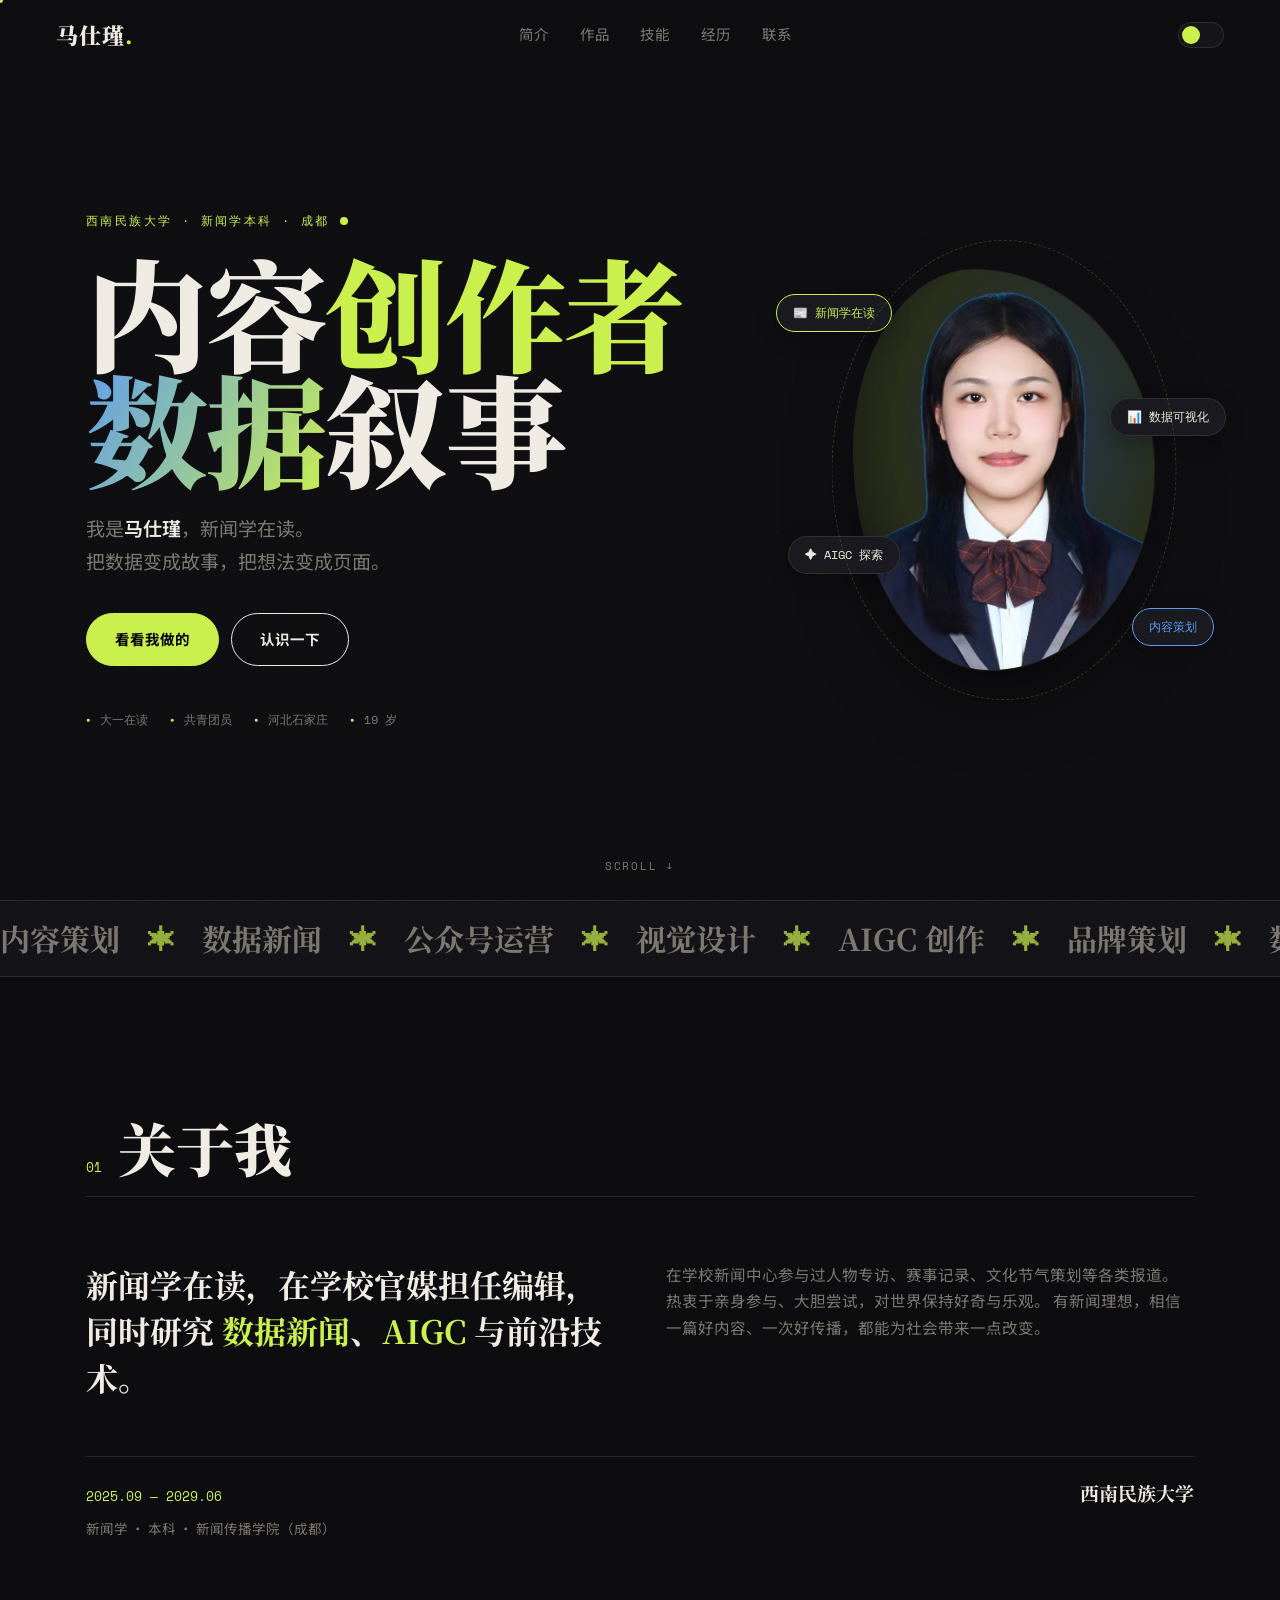
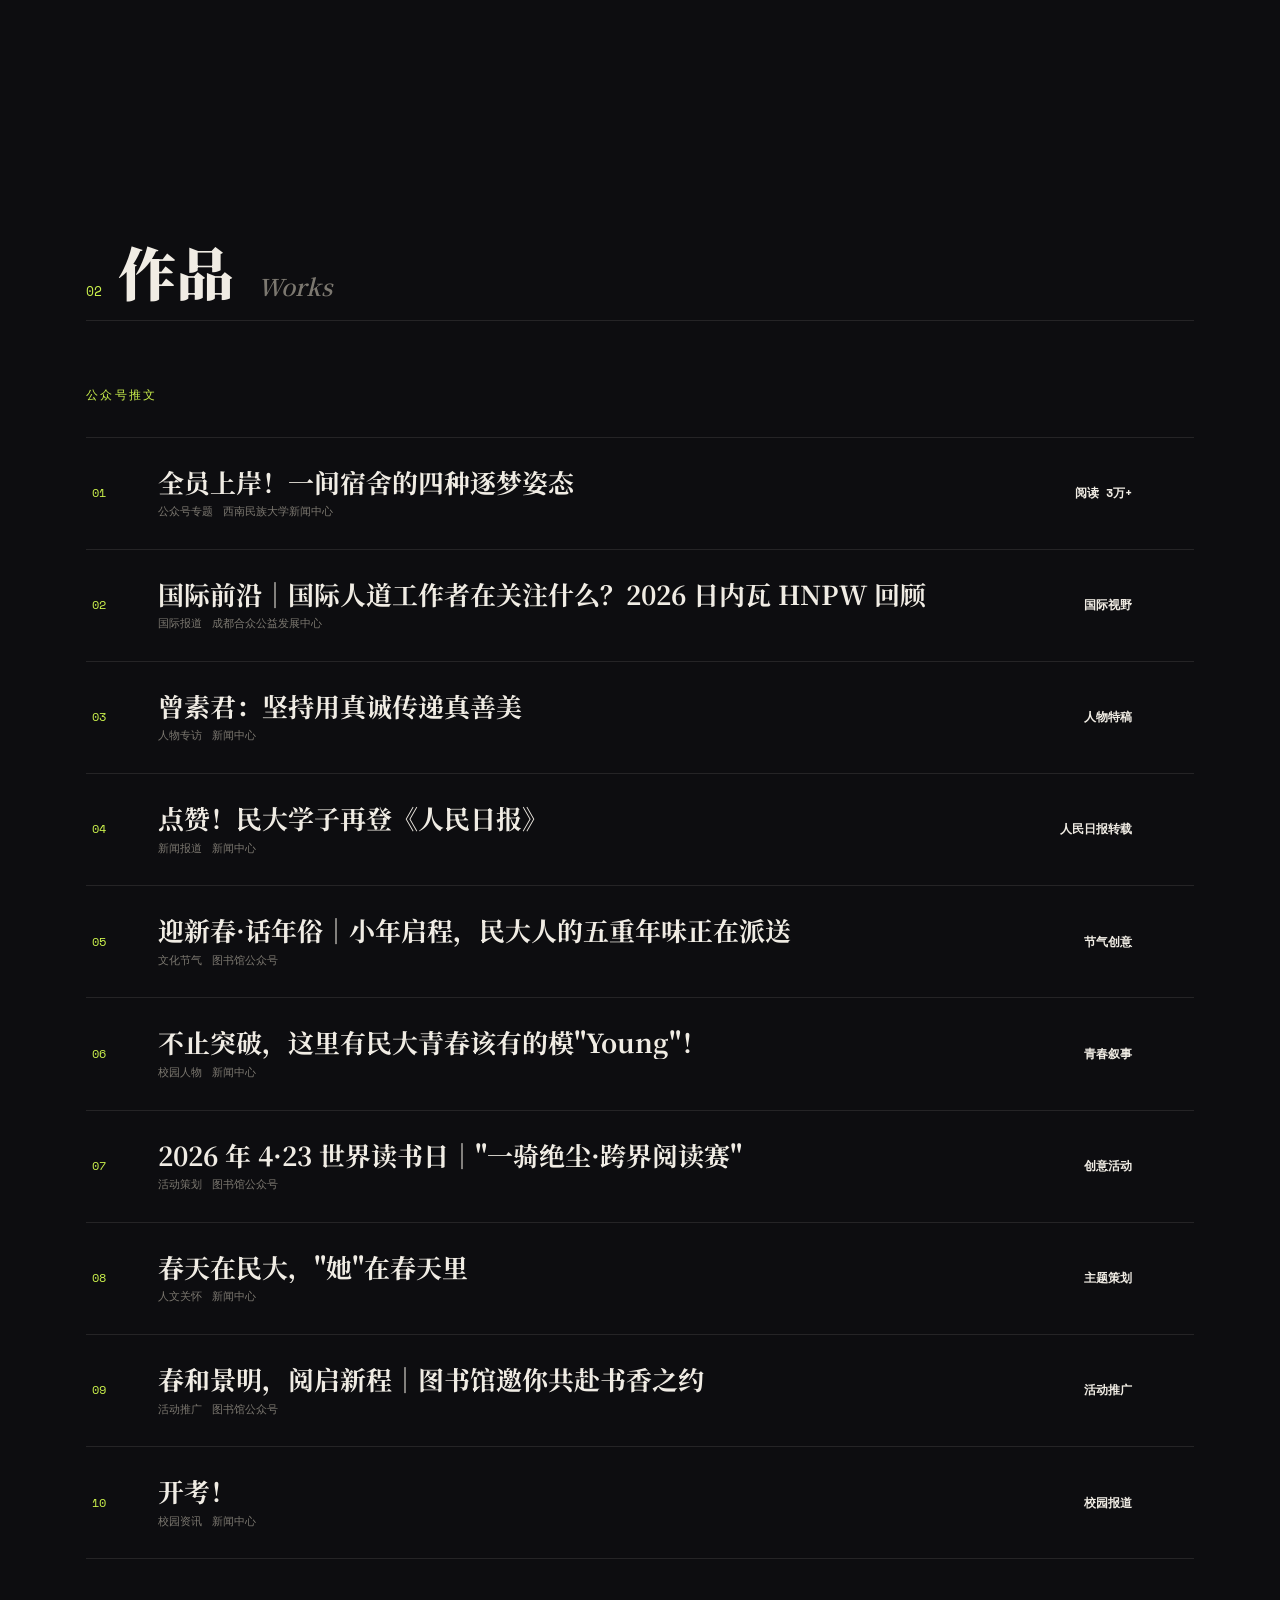
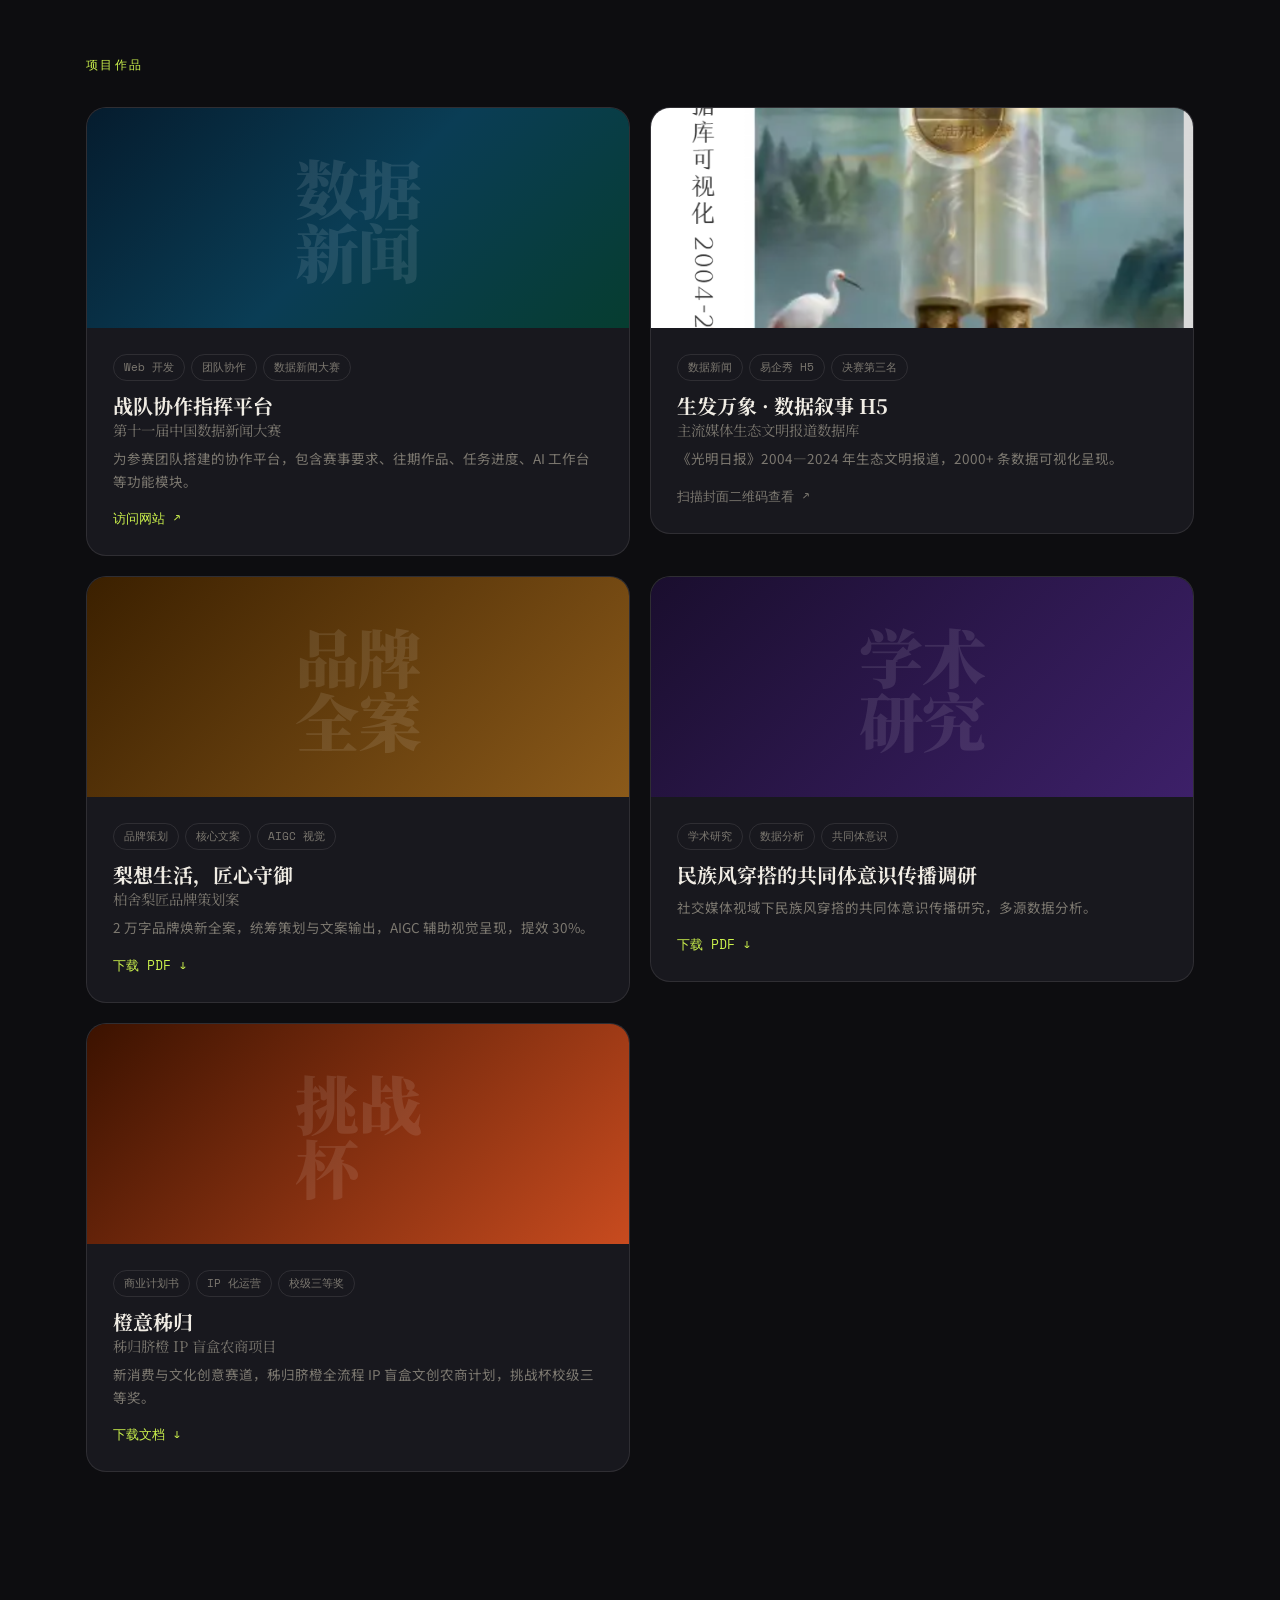
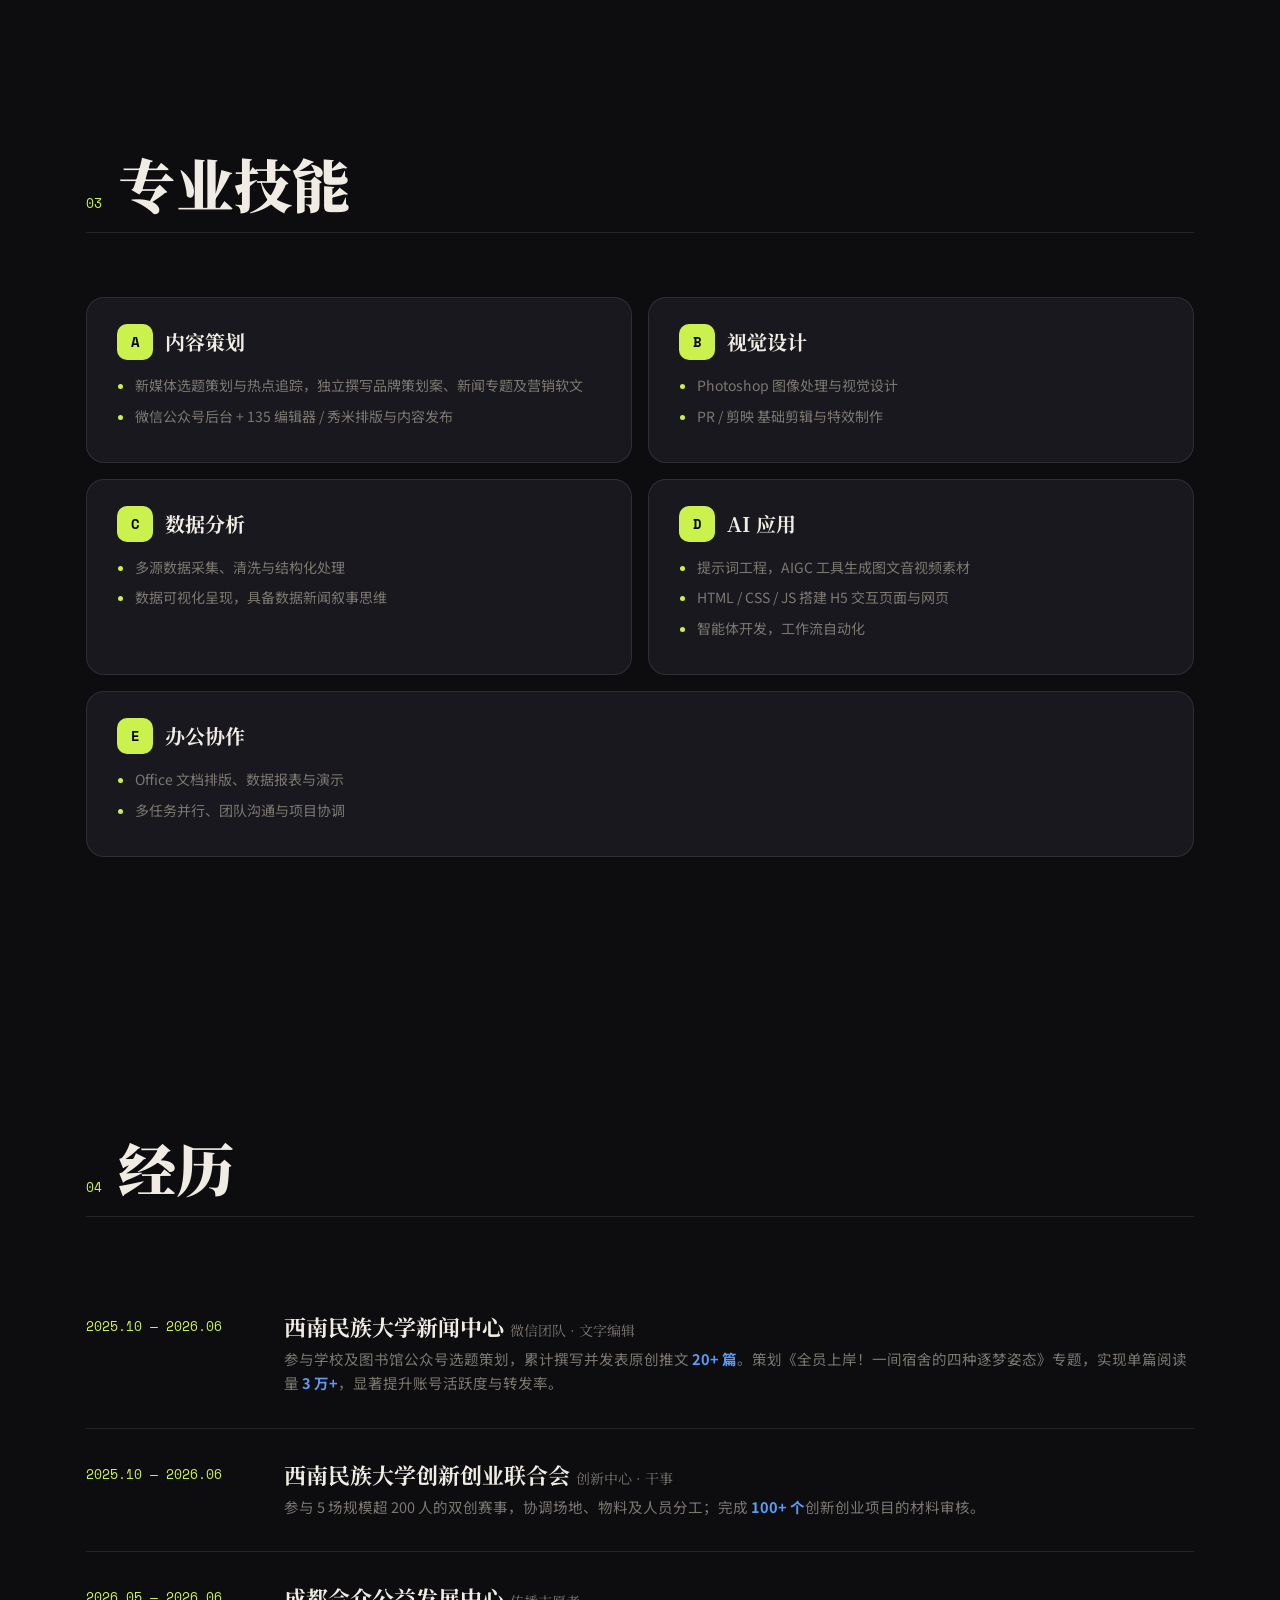
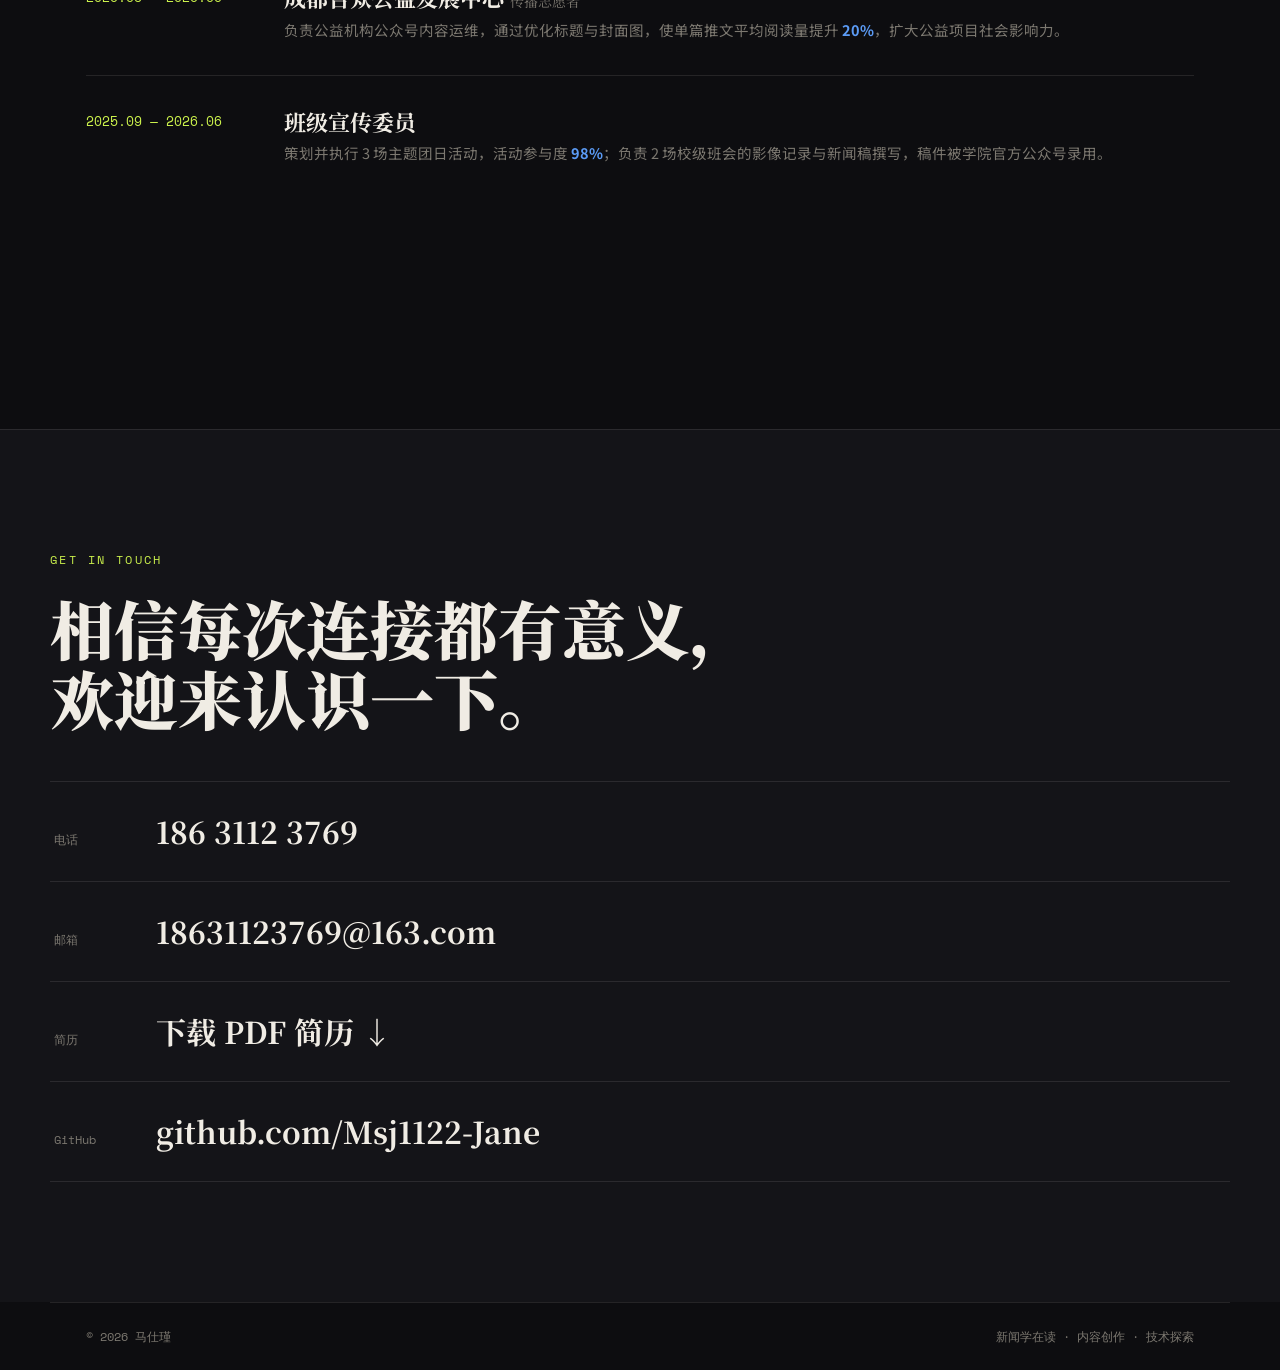
==== commit f4be1ec3: "update: contact section title" ====
--- a/index.html
+++ b/index.html
@@ -451,7 +451,7 @@
     <section class="contact" id="contact">
       <div class="contact-inner">
         <p class="eyebrow reveal">Get in touch</p>
-        <h2 class="contact-title reveal">如果你也在做有趣的事，<br>欢迎来认识一下。</h2>
+        <h2 class="contact-title reveal">相信每次连接都有意义，<br>欢迎来认识一下。</h2>
         <div class="contact-links reveal">
           <a href="tel:18631123769" class="c-link" data-cursor="link">
             <span class="c-label">电话</span>
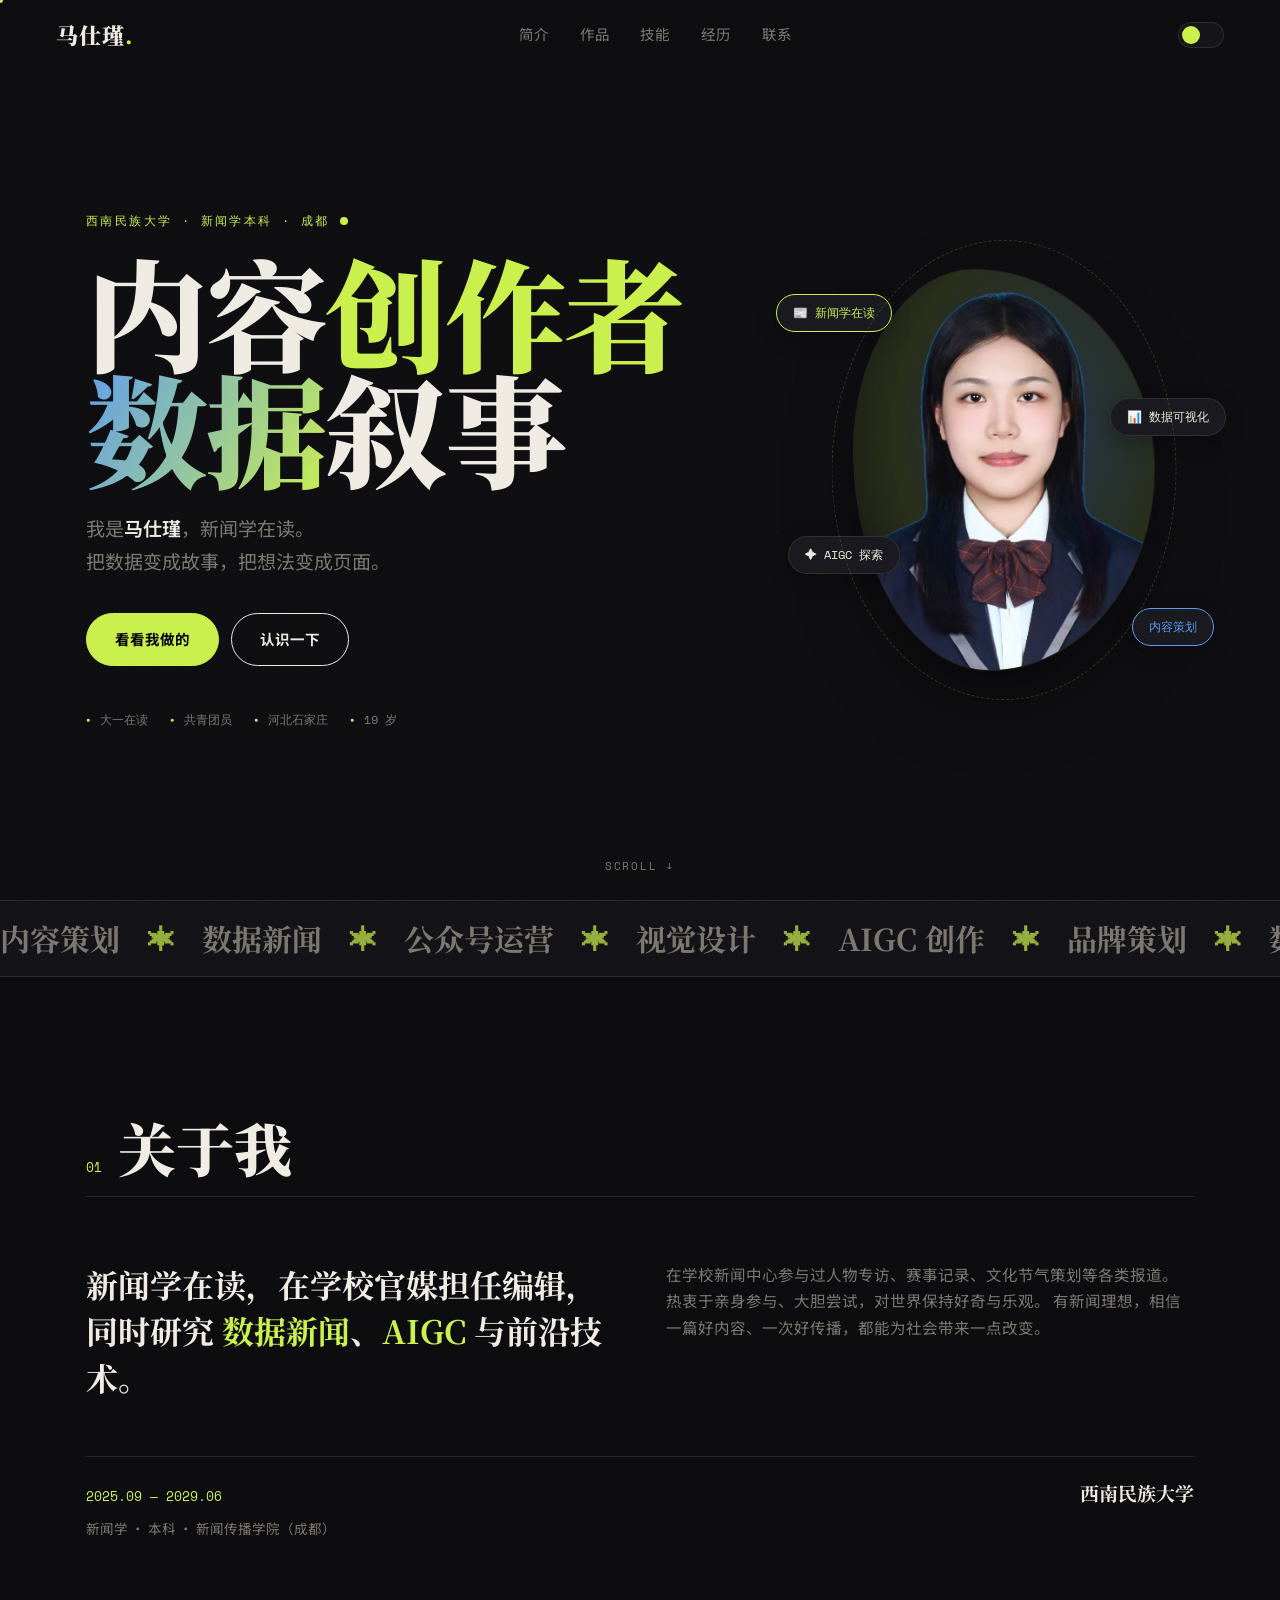
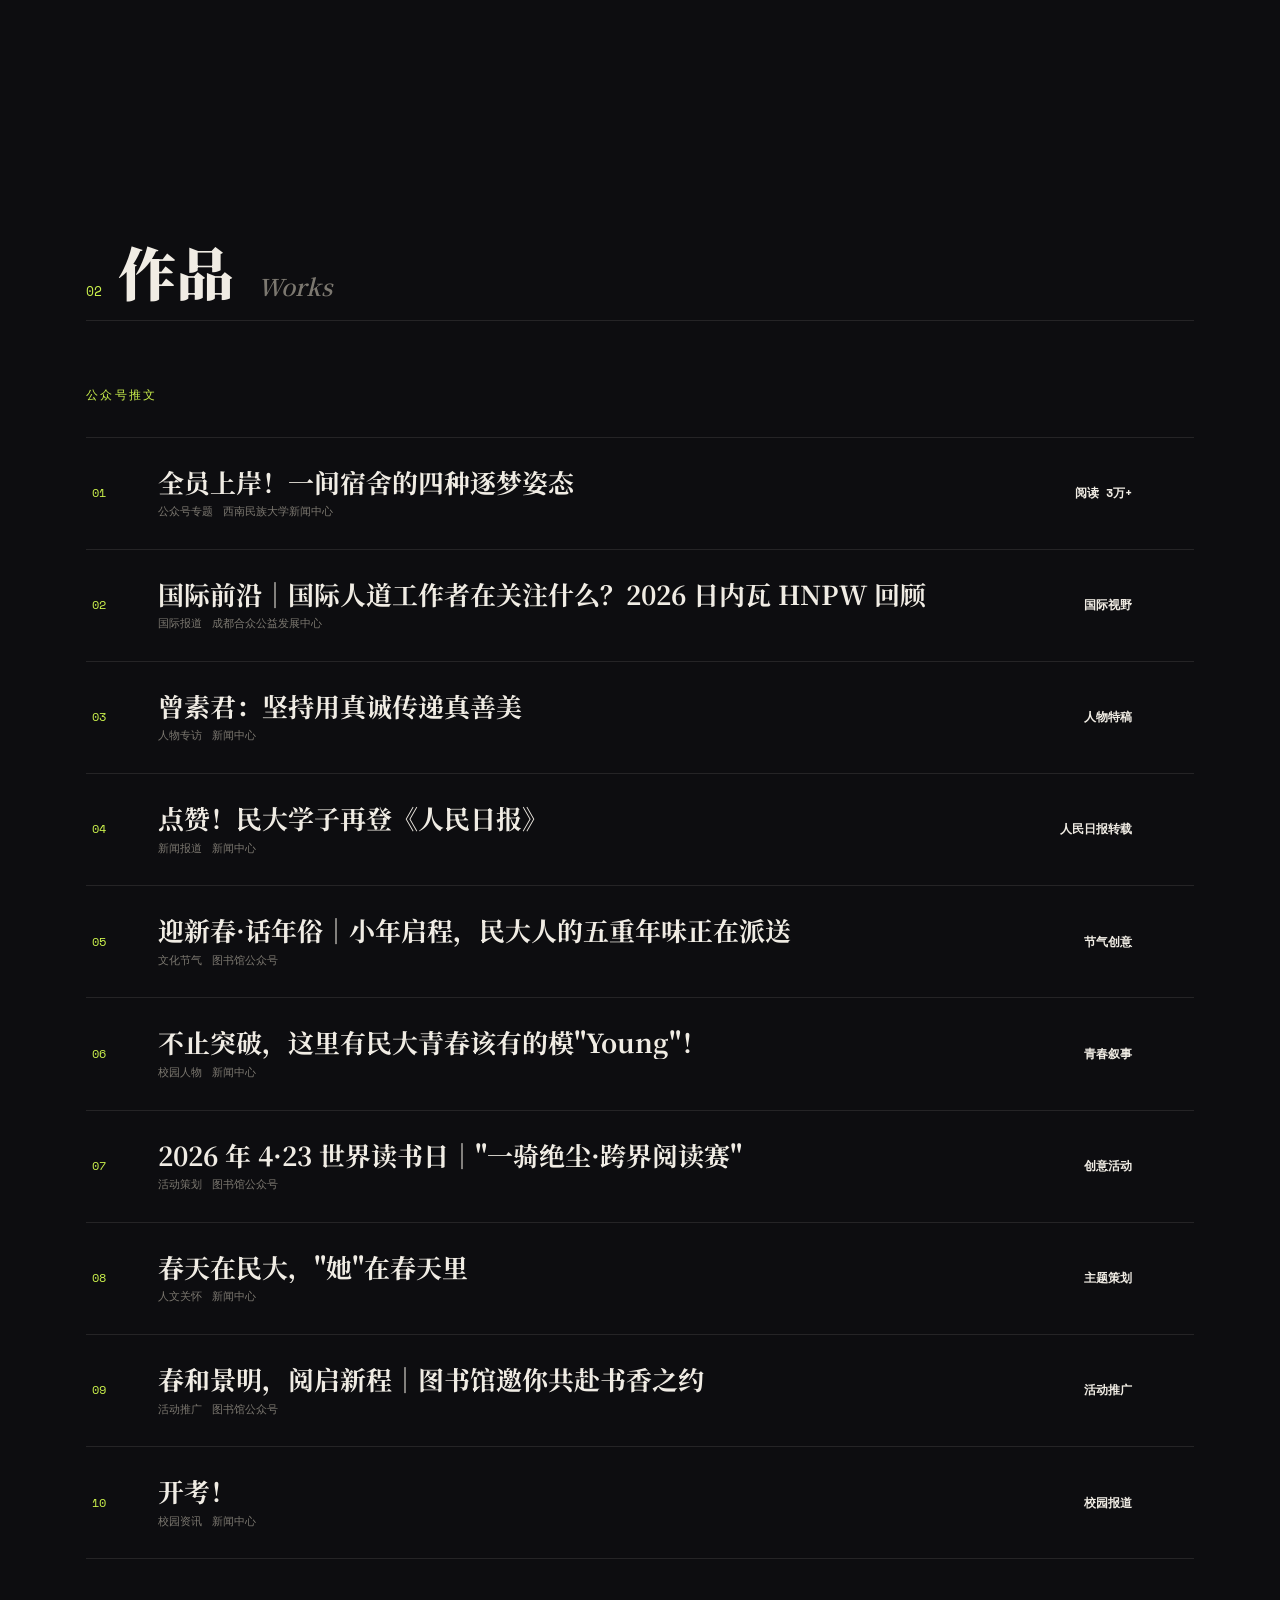
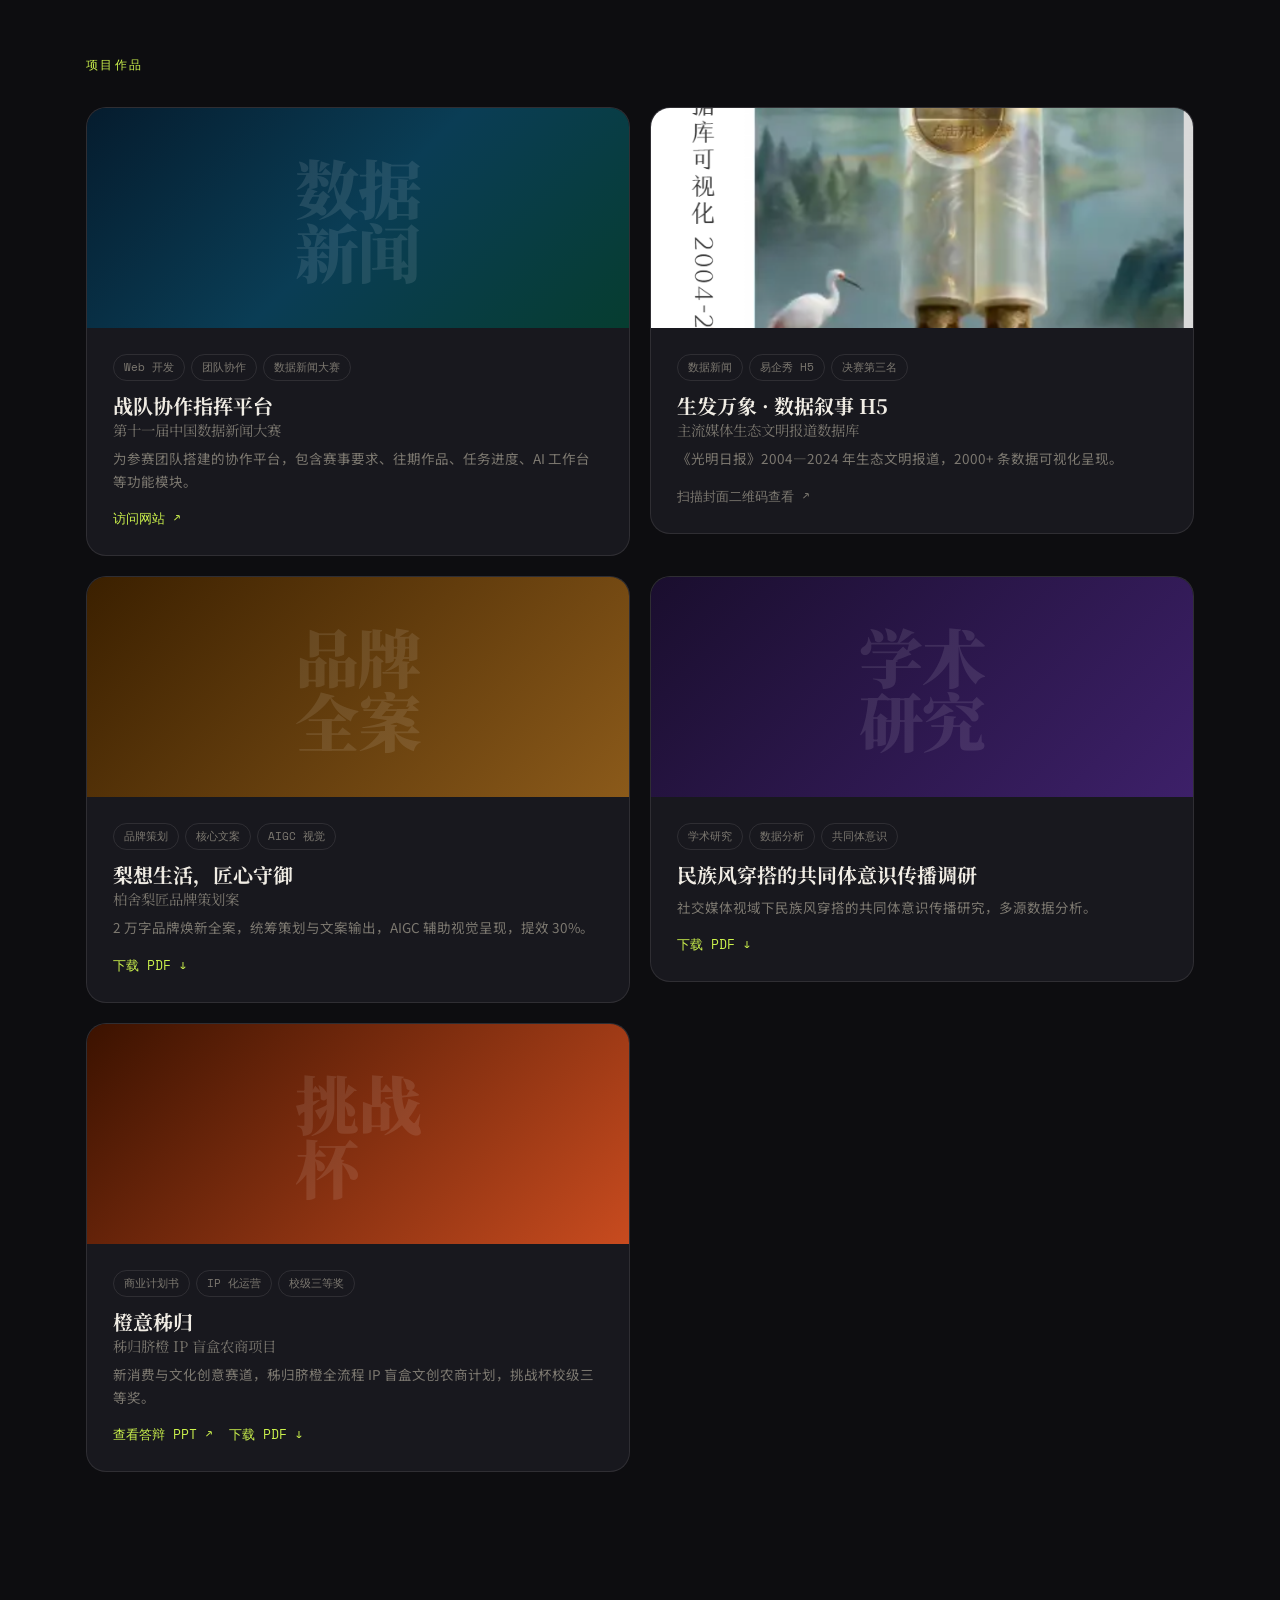
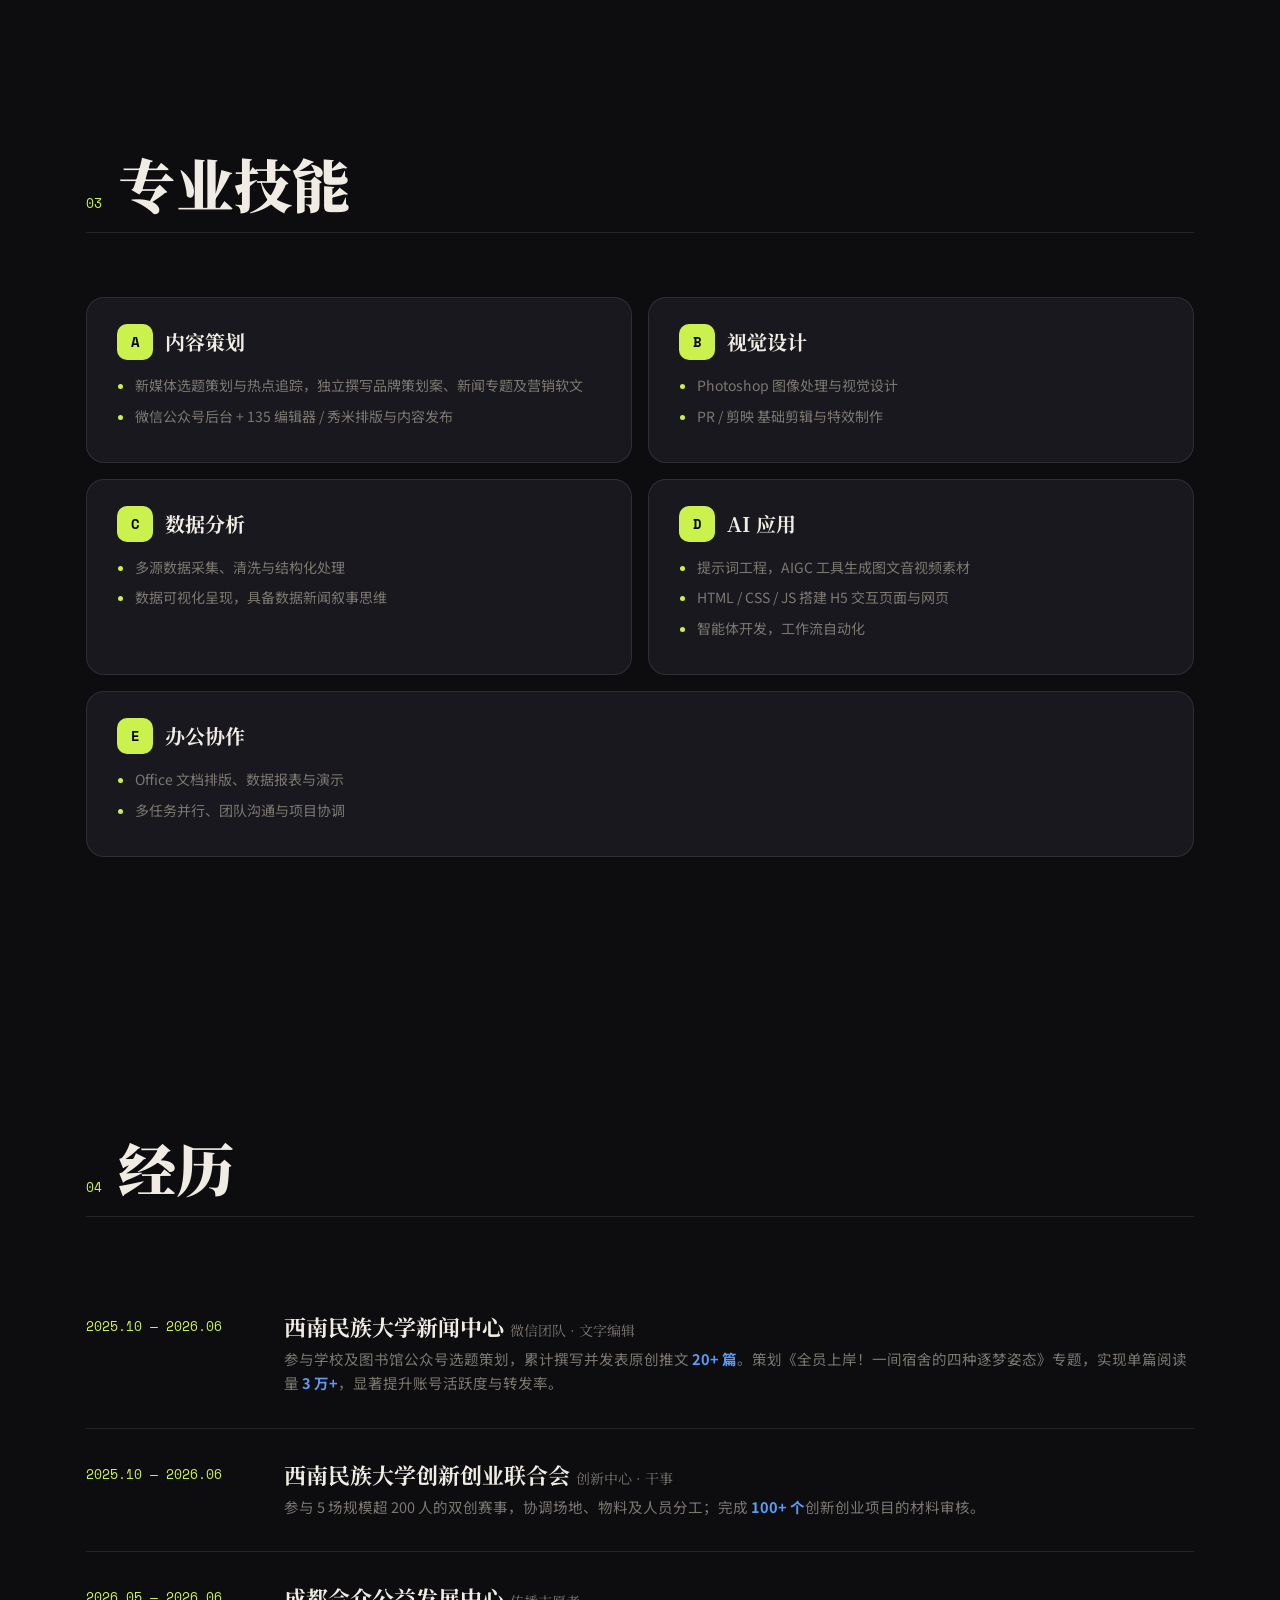
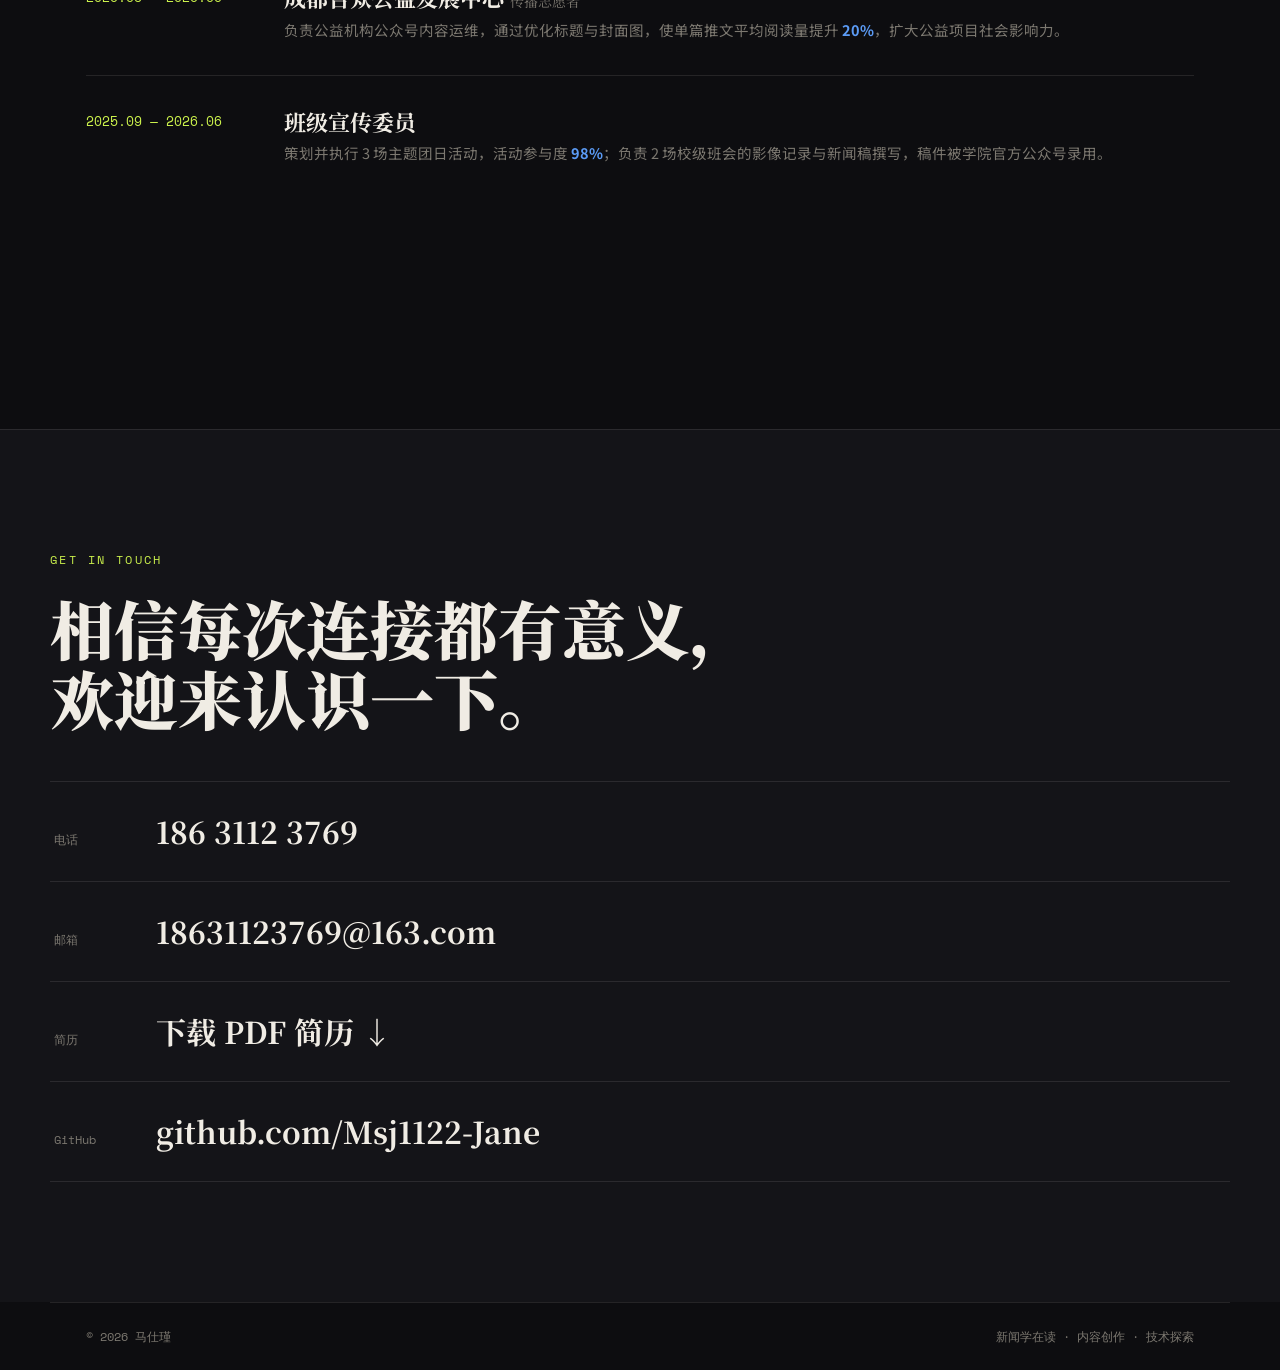
==== commit 60de1a65: "feat: add challenge cup presentation PDF" ====
--- a/index.html
+++ b/index.html
@@ -351,8 +351,9 @@
                 </div>
                 <h3>橙意秭归<small>秭归脐橙 IP 盲盒农商项目</small></h3>
                 <p>新消费与文化创意赛道，秭归脐橙全流程 IP 盲盒文创农商计划，挑战杯校级三等奖。</p>
-                <div class="card-action">
-                  <a href="../新消费与文化创意赛道 橙意秭归——秭归脐橙全流程IP盲盒的文创农商计划 黄昕睿 商业计划书(2)(1)(2).docx" download data-cursor="link">下载文档 ↓</a>
+                <div class="card-action card-action--row">
+                  <a href="assets/challenge-cup.pdf" target="_blank" rel="noopener" data-cursor="link">查看答辩 PPT ↗</a>
+                  <a href="assets/challenge-cup.pdf" download="橙意秭归-挑战杯答辩.pdf" data-cursor="link">下载 PDF ↓</a>
                 </div>
               </div>
             </div>
@@ -461,7 +462,7 @@
             <span class="c-label">邮箱</span>
             <span class="c-value">18631123769@163.com</span>
           </a>
-          <a href="../马仕瑾2026简历.pdf" download class="c-link" data-cursor="link">
+          <a href="assets/resume.pdf" download="马仕瑾简历.pdf" class="c-link" data-cursor="link">
             <span class="c-label">简历</span>
             <span class="c-value">下载 PDF 简历 ↓</span>
           </a>
--- a/styles.css
+++ b/styles.css
@@ -483,6 +483,7 @@
 }
 .card-body p { font-size: 13.5px; color: var(--muted); margin: 0 0 16px; line-height: 1.65; }
 .card-action { font-family: var(--mono); font-size: 12.5px; }
+.card-action--row { display: flex; gap: 16px; flex-wrap: wrap; }
 .card-action a { color: var(--accent); transition: text-decoration .2s; }
 .card-action a:hover { text-decoration: underline; }
 .card-qr-hint { color: var(--muted); }
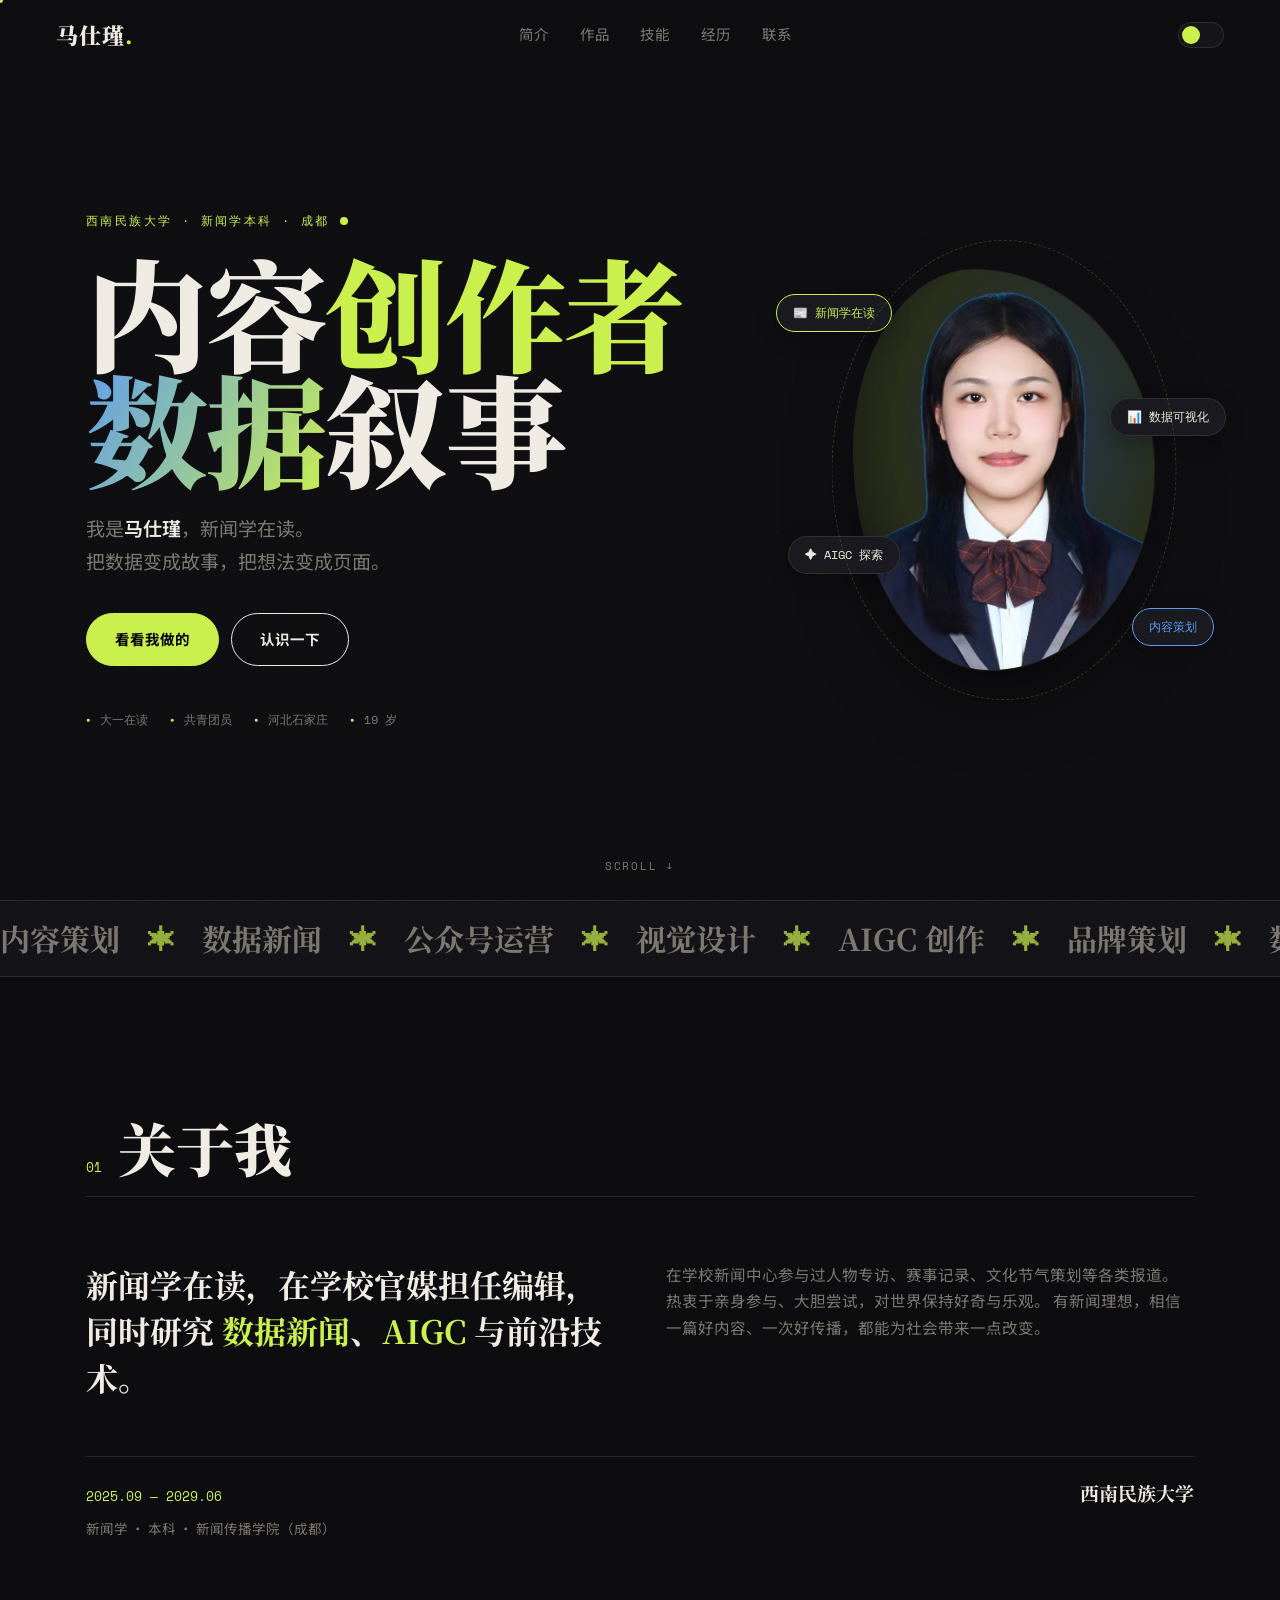
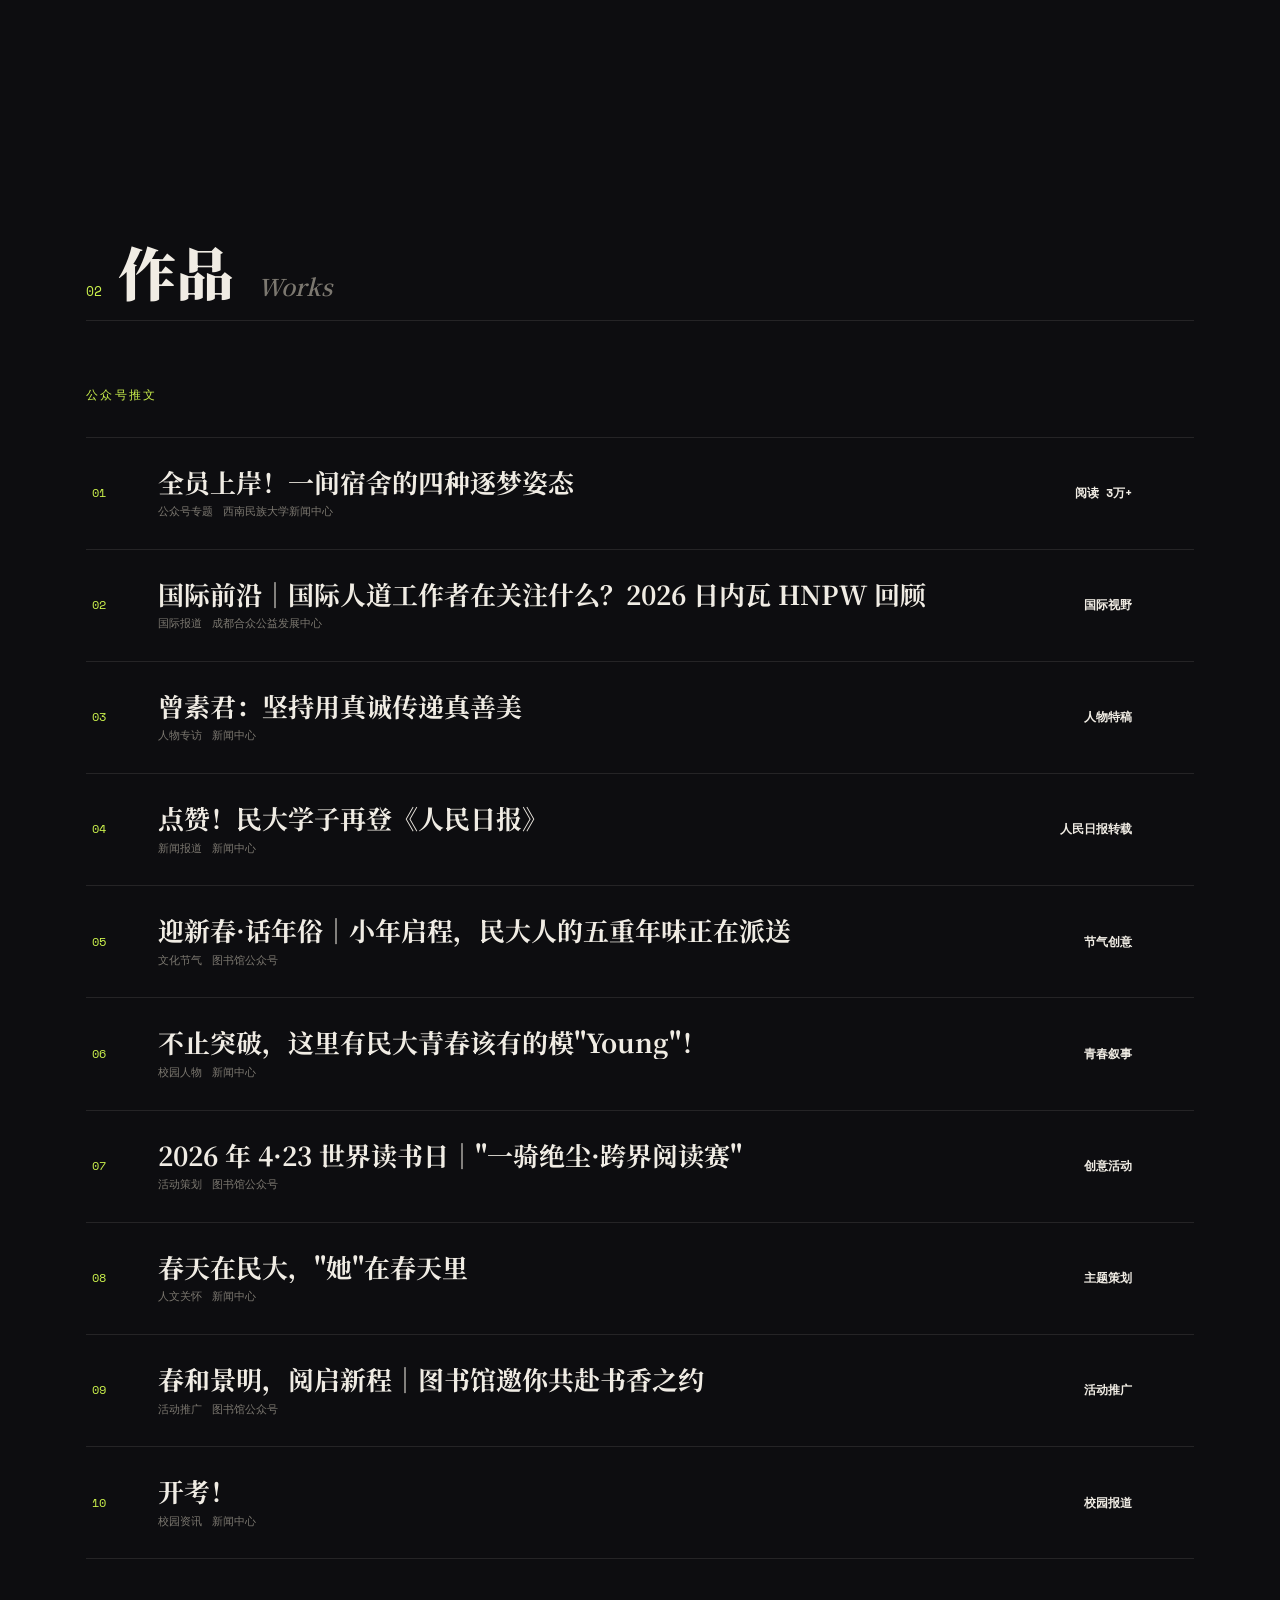
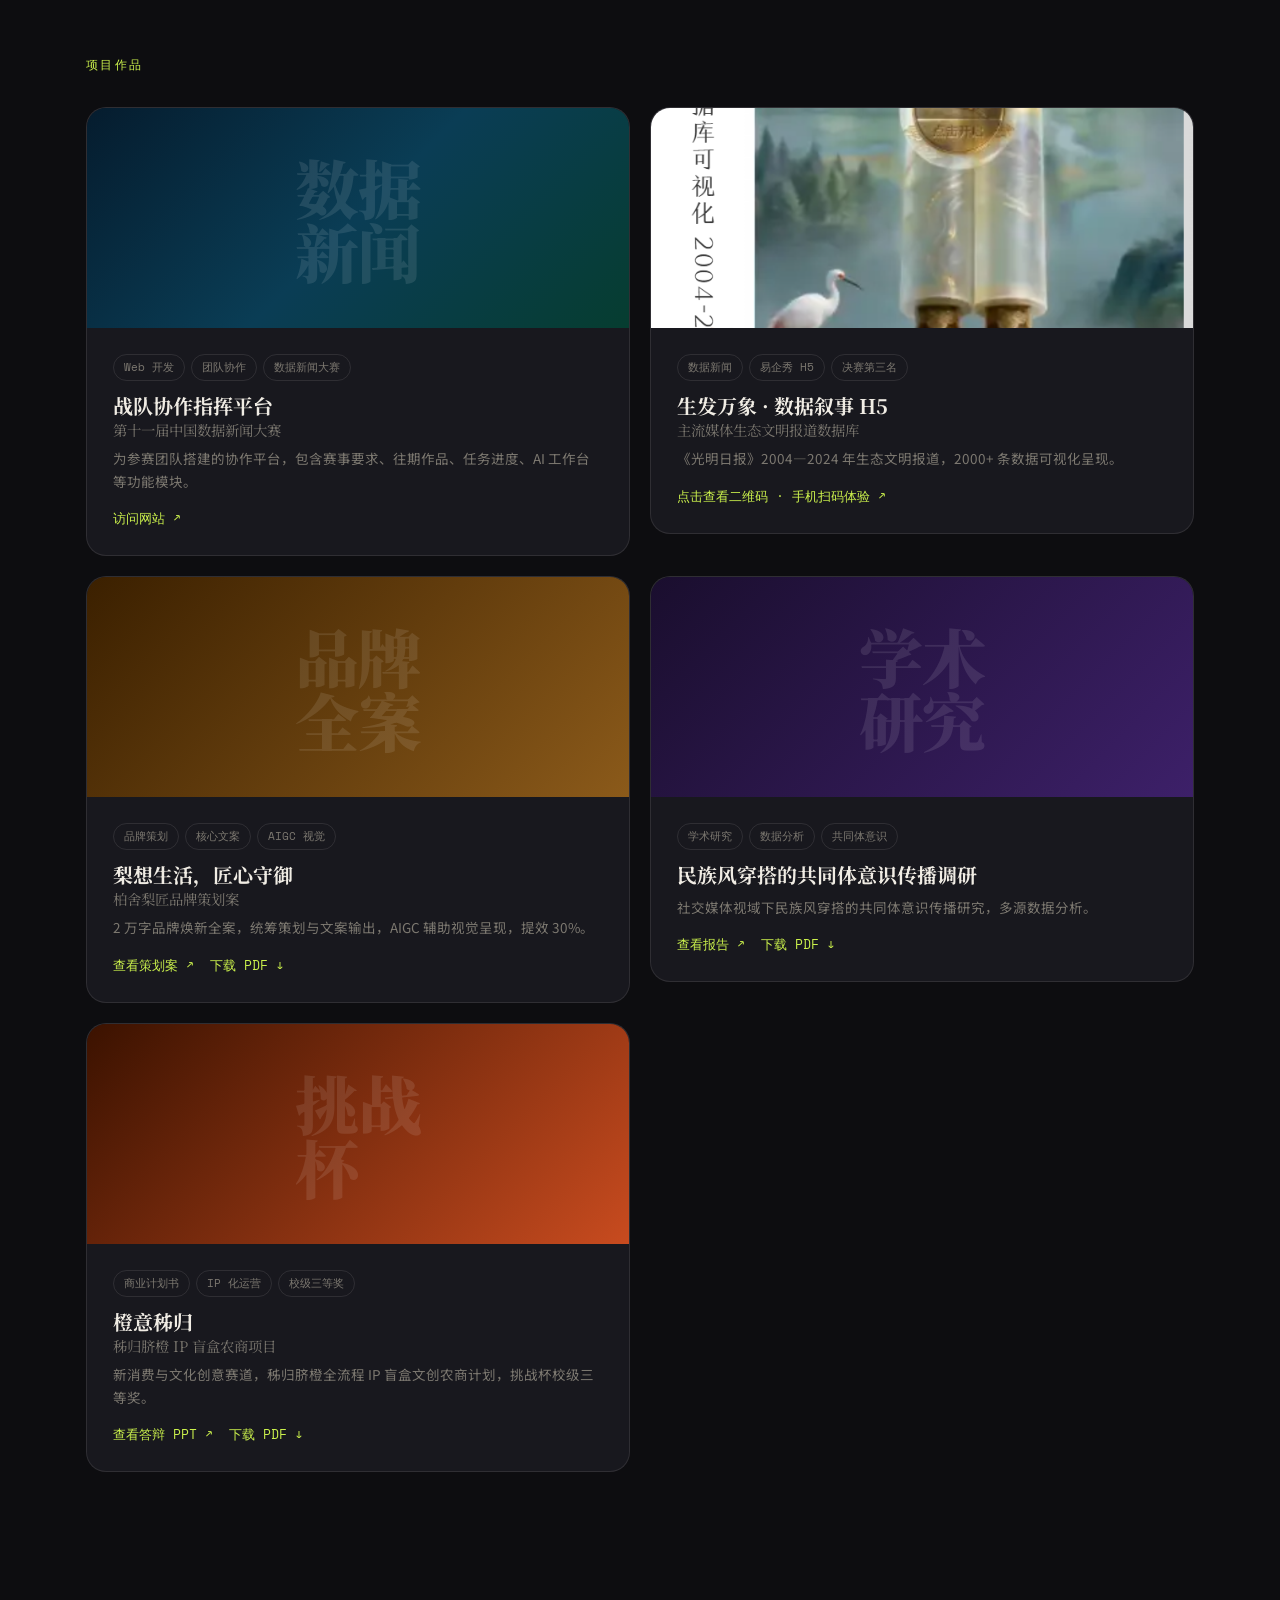
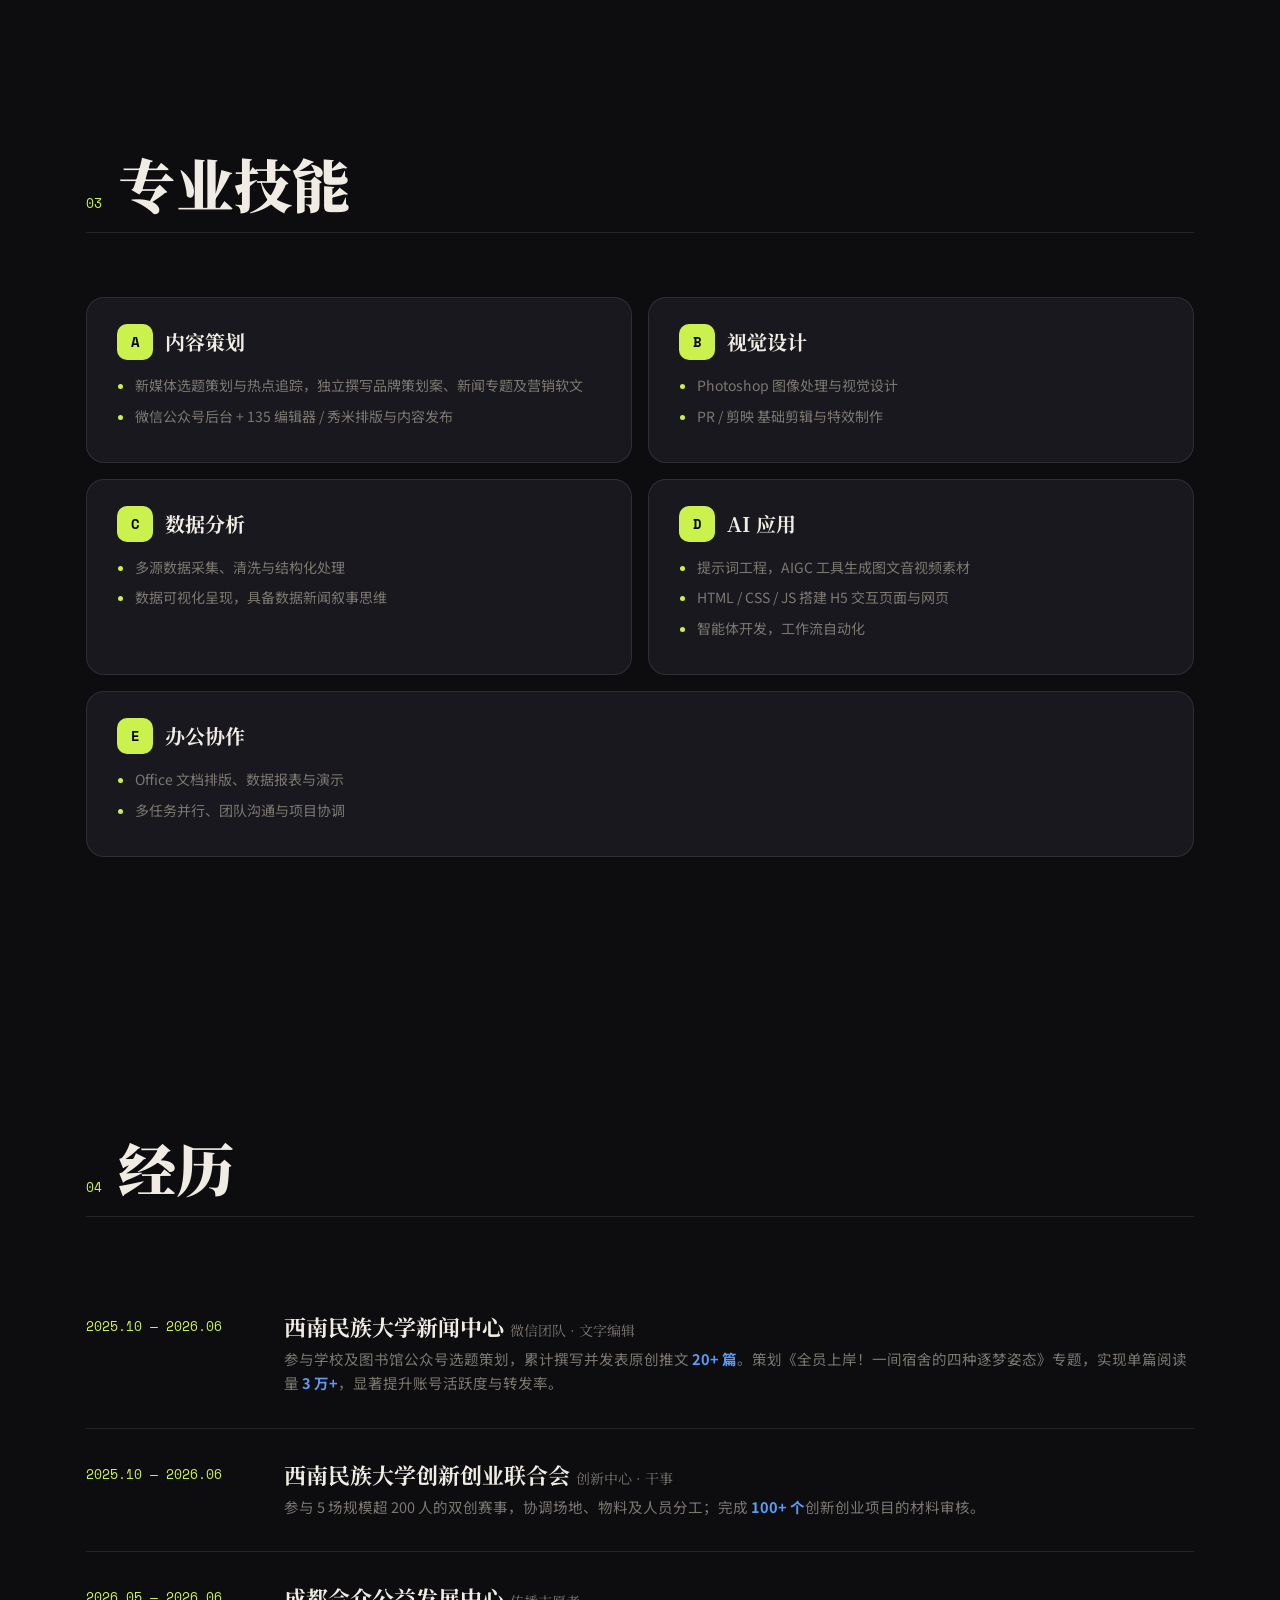
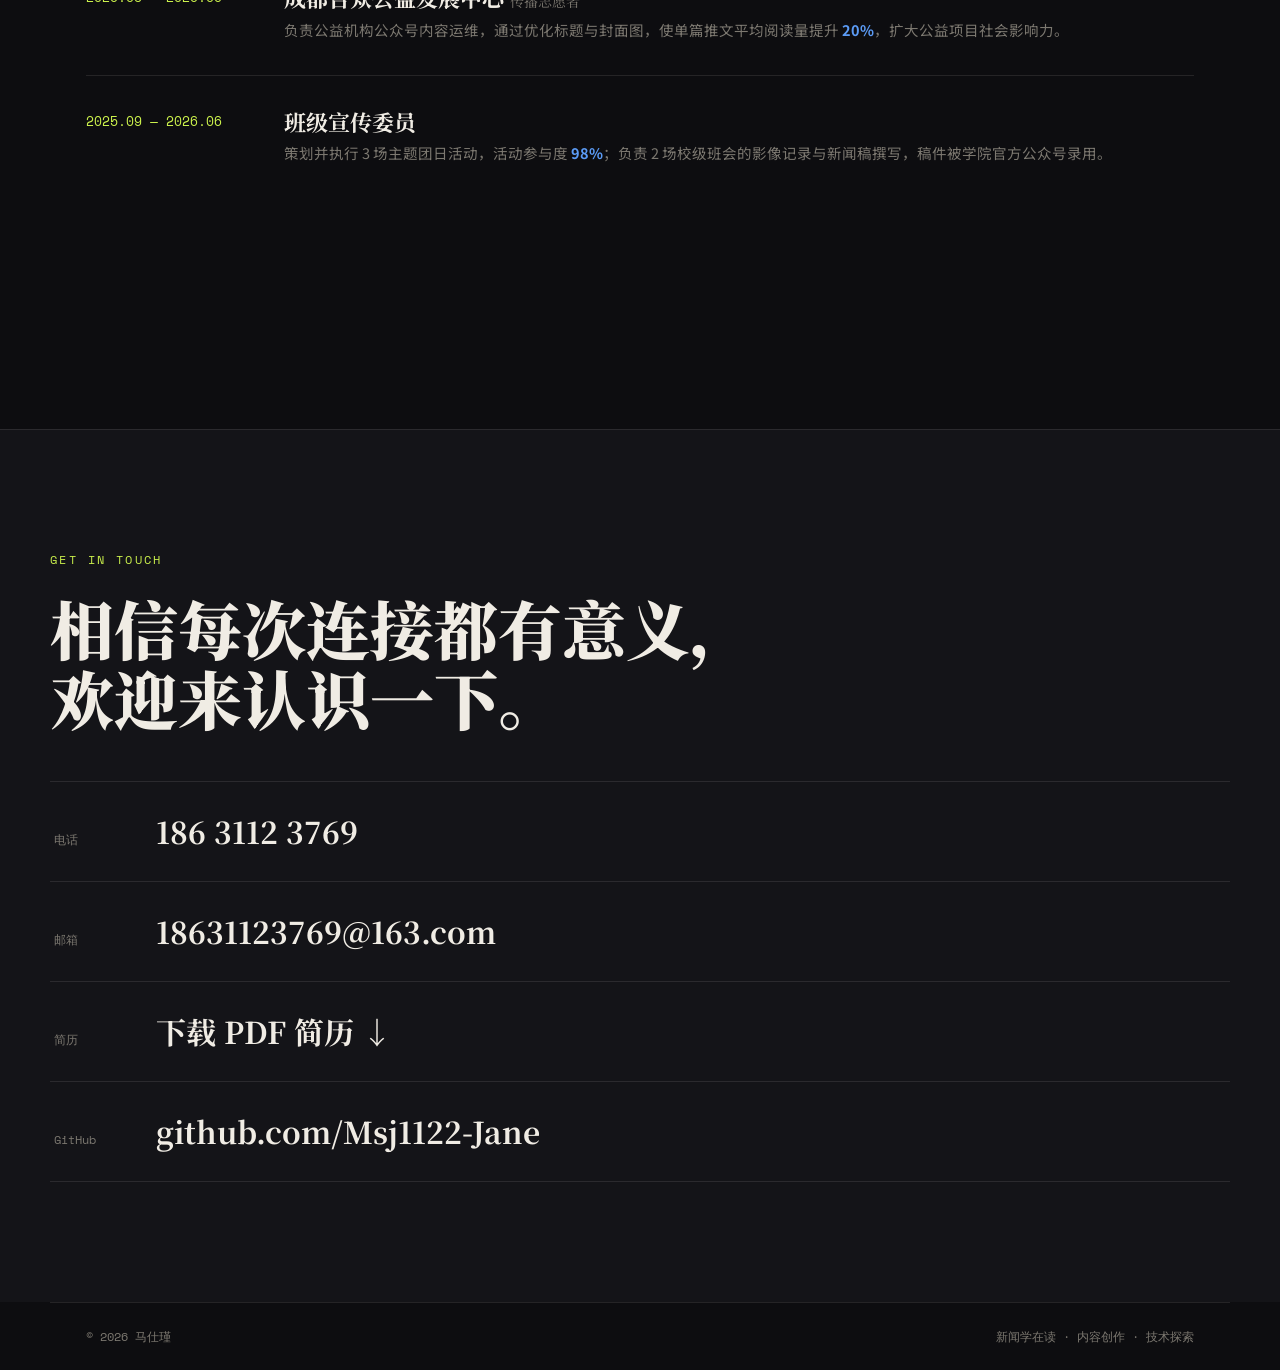
==== commit a5555354: "fix: add PDFs to repo, fix broken links, add QR modal for H5" ====
--- a/index.html
+++ b/index.html
@@ -293,7 +293,9 @@
                 </div>
                 <h3>生发万象 · 数据叙事 H5<small>主流媒体生态文明报道数据库</small></h3>
                 <p>《光明日报》2004—2024 年生态文明报道，2000+ 条数据可视化呈现。</p>
-                <div class="card-action"><span class="card-qr-hint">扫描封面二维码查看 ↗</span></div>
+                <div class="card-action">
+                  <button class="qr-btn" onclick="document.getElementById('qrModal').style.display='flex'" data-cursor="link">点击查看二维码 · 手机扫码体验 ↗</button>
+                </div>
               </div>
             </div>
           </article>
@@ -311,8 +313,9 @@
                 </div>
                 <h3>梨想生活，匠心守御<small>柏舍梨匠品牌策划案</small></h3>
                 <p>2 万字品牌焕新全案，统筹策划与文案输出，AIGC 辅助视觉呈现，提效 30%。</p>
-                <div class="card-action">
-                  <a href="../马仕瑾 梨想生活，匠心守御——柏舍梨匠品牌策划案.pdf" download data-cursor="link">下载 PDF ↓</a>
+                <div class="card-action card-action--row">
+                  <a href="assets/brand-plan.pdf" target="_blank" rel="noopener" data-cursor="link">查看策划案 ↗</a>
+                  <a href="assets/brand-plan.pdf" download="柏舍梨匠品牌策划案.pdf" data-cursor="link">下载 PDF ↓</a>
                 </div>
               </div>
             </div>
@@ -331,8 +334,9 @@
                 </div>
                 <h3>民族风穿搭的共同体意识传播调研</h3>
                 <p>社交媒体视域下民族风穿搭的共同体意识传播研究，多源数据分析。</p>
-                <div class="card-action">
-                  <a href="../社交媒体视域下民族风穿搭的共同体意识传播调研.pdf" download data-cursor="link">下载 PDF ↓</a>
+                <div class="card-action card-action--row">
+                  <a href="assets/research.pdf" target="_blank" rel="noopener" data-cursor="link">查看报告 ↗</a>
+                  <a href="assets/research.pdf" download="民族风穿搭传播调研.pdf" data-cursor="link">下载 PDF ↓</a>
                 </div>
               </div>
             </div>
@@ -476,6 +480,16 @@
 
   </main>
 
+  <!-- H5 二维码弹窗 -->
+  <div class="qr-modal" id="qrModal" onclick="this.style.display='none'">
+    <div class="qr-modal-inner" onclick="event.stopPropagation()">
+      <button class="qr-close" onclick="document.getElementById('qrModal').style.display='none'" aria-label="关闭">✕</button>
+      <p class="qr-title">生发万象 · 数据叙事 H5</p>
+      <img src="assets/h5-cover.png" alt="扫描二维码查看H5" class="qr-img">
+      <p class="qr-hint">用手机扫描封面中的二维码即可体验</p>
+    </div>
+  </div>
+
   <footer class="site-footer">
     <span>© 2026 马仕瑾</span>
     <span>新闻学在读 · 内容创作 · 技术探索</span>
--- a/styles.css
+++ b/styles.css
@@ -568,6 +568,46 @@
   border-top: 1px solid var(--line);
 }
 
+/* ── QR Modal ── */
+.qr-btn {
+  background: none; border: none; padding: 0;
+  font-family: var(--mono); font-size: 12.5px;
+  color: var(--accent); cursor: pointer;
+  text-align: left;
+}
+.qr-btn:hover { text-decoration: underline; }
+
+.qr-modal {
+  display: none; position: fixed; inset: 0; z-index: 500;
+  background: rgba(0,0,0,.75); backdrop-filter: blur(6px);
+  align-items: center; justify-content: center;
+}
+.qr-modal-inner {
+  position: relative;
+  background: var(--bg-card); border: 1px solid var(--line);
+  border-radius: 20px; padding: 32px 28px 24px;
+  max-width: 340px; width: 90%; text-align: center;
+  box-shadow: 0 32px 80px rgba(0,0,0,.5);
+}
+.qr-close {
+  position: absolute; top: 14px; right: 16px;
+  background: none; border: none; font-size: 18px;
+  color: var(--muted); cursor: pointer; line-height: 1;
+}
+.qr-close:hover { color: var(--ink); }
+.qr-title {
+  font-family: var(--serif); font-weight: 700; font-size: 16px;
+  margin: 0 0 16px; color: var(--ink);
+}
+.qr-img {
+  width: 100%; border-radius: 12px;
+  box-shadow: 0 8px 24px rgba(0,0,0,.3);
+}
+.qr-hint {
+  font-family: var(--mono); font-size: 11.5px;
+  color: var(--muted); margin: 12px 0 0;
+}
+
 /* ── Scroll Reveal ── */
 .reveal {
   opacity: 0; transform: translateY(22px);
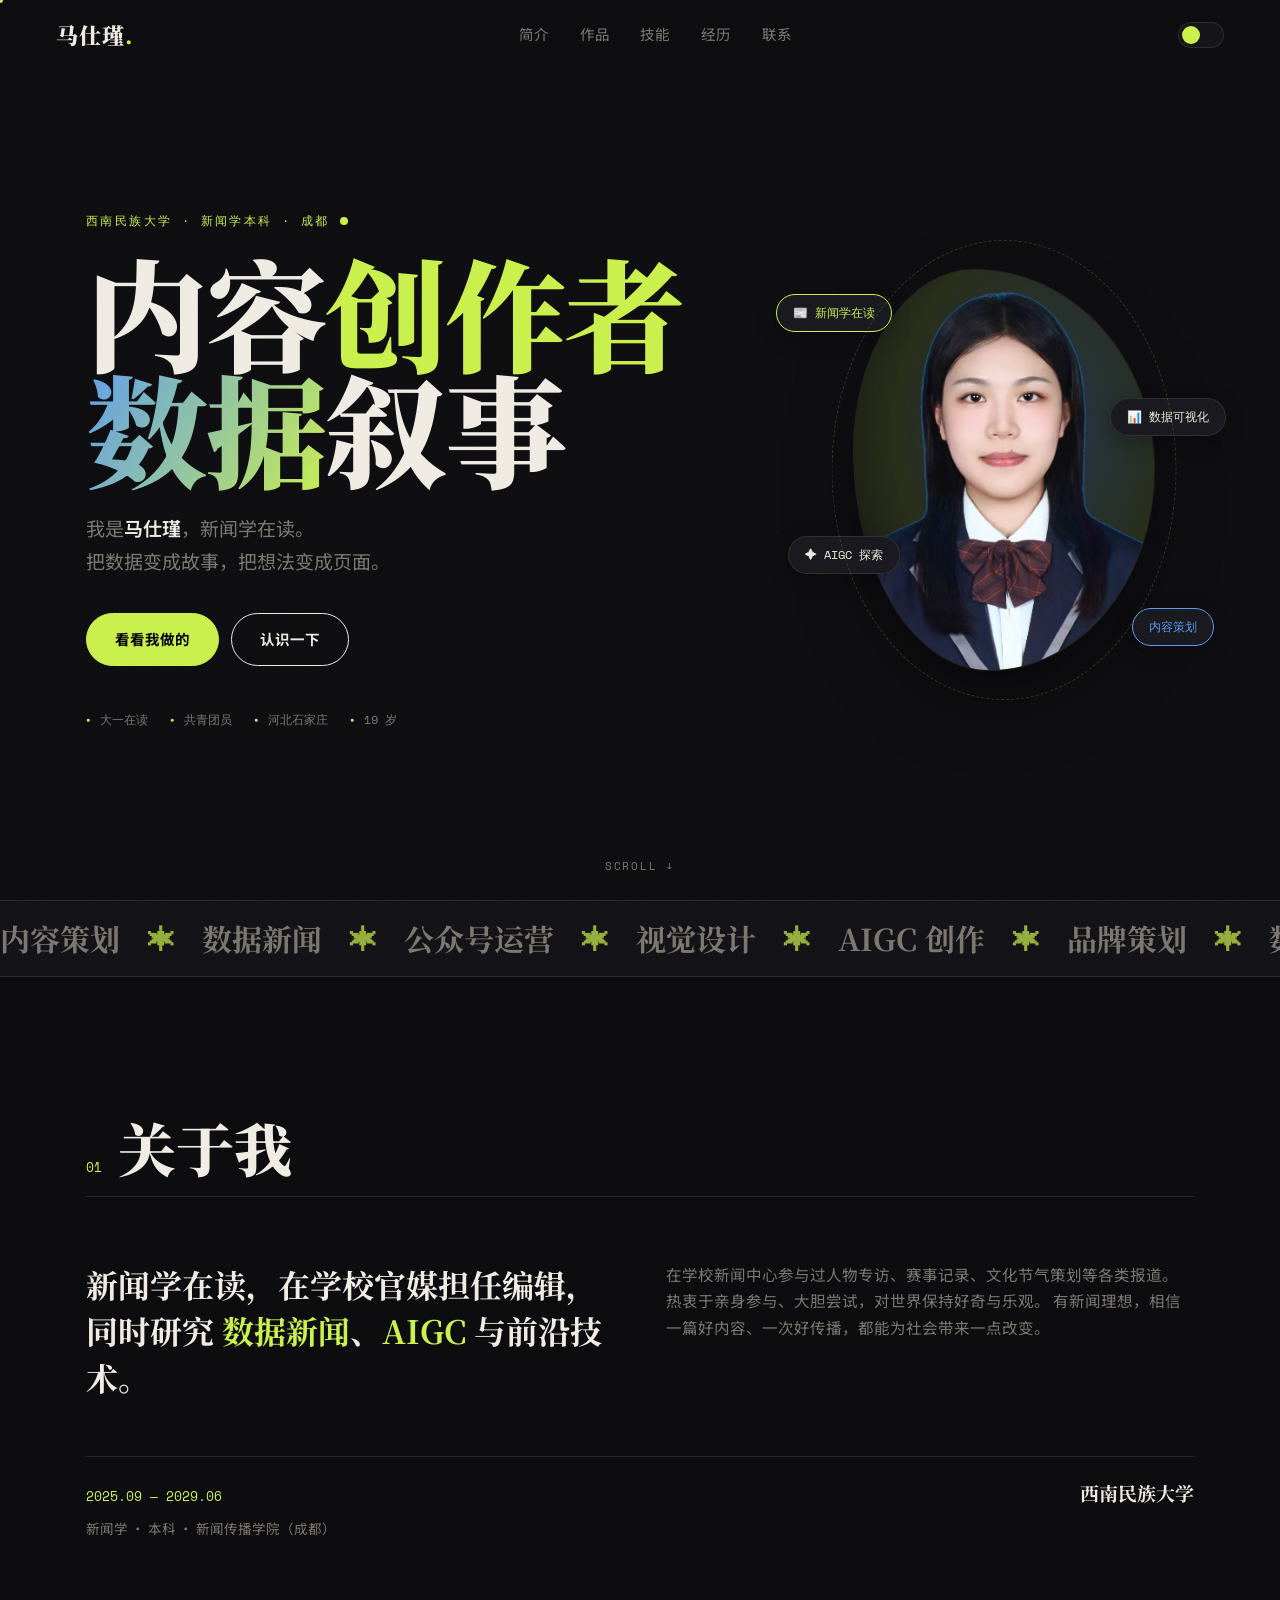
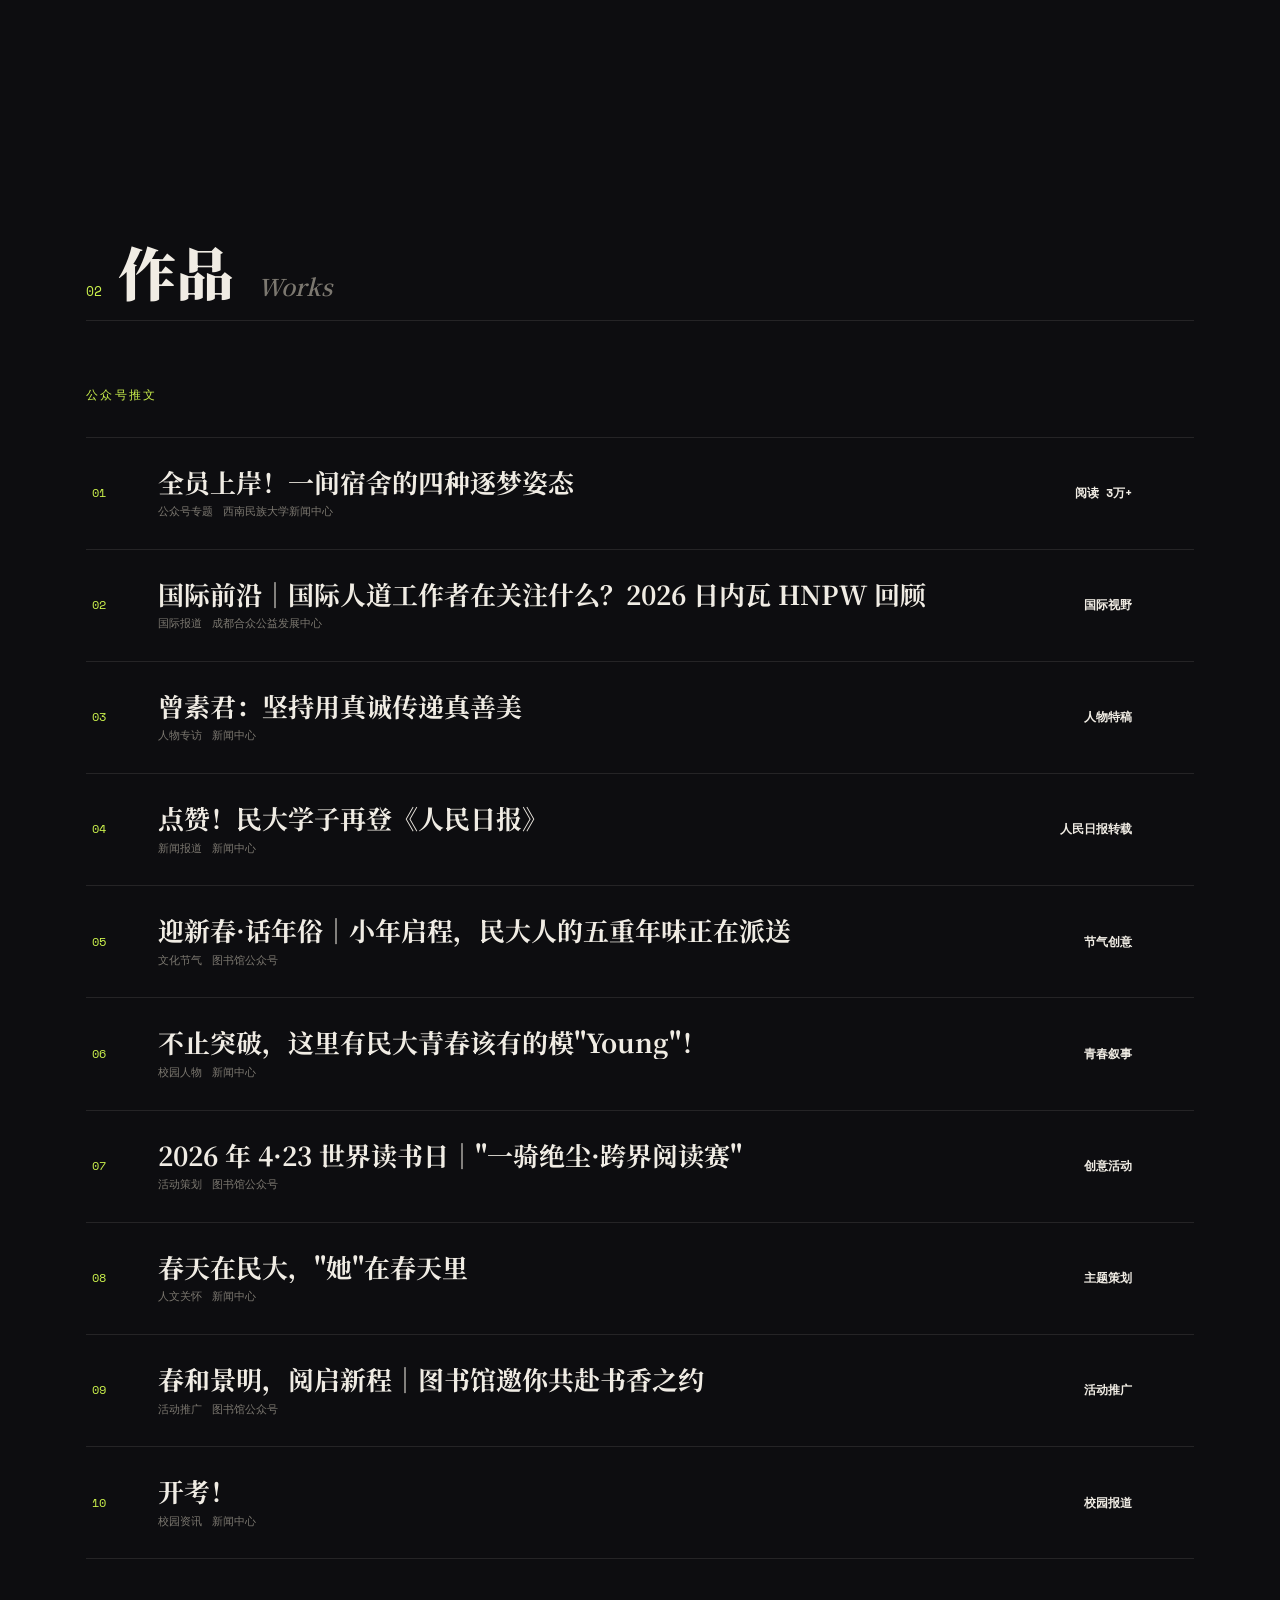
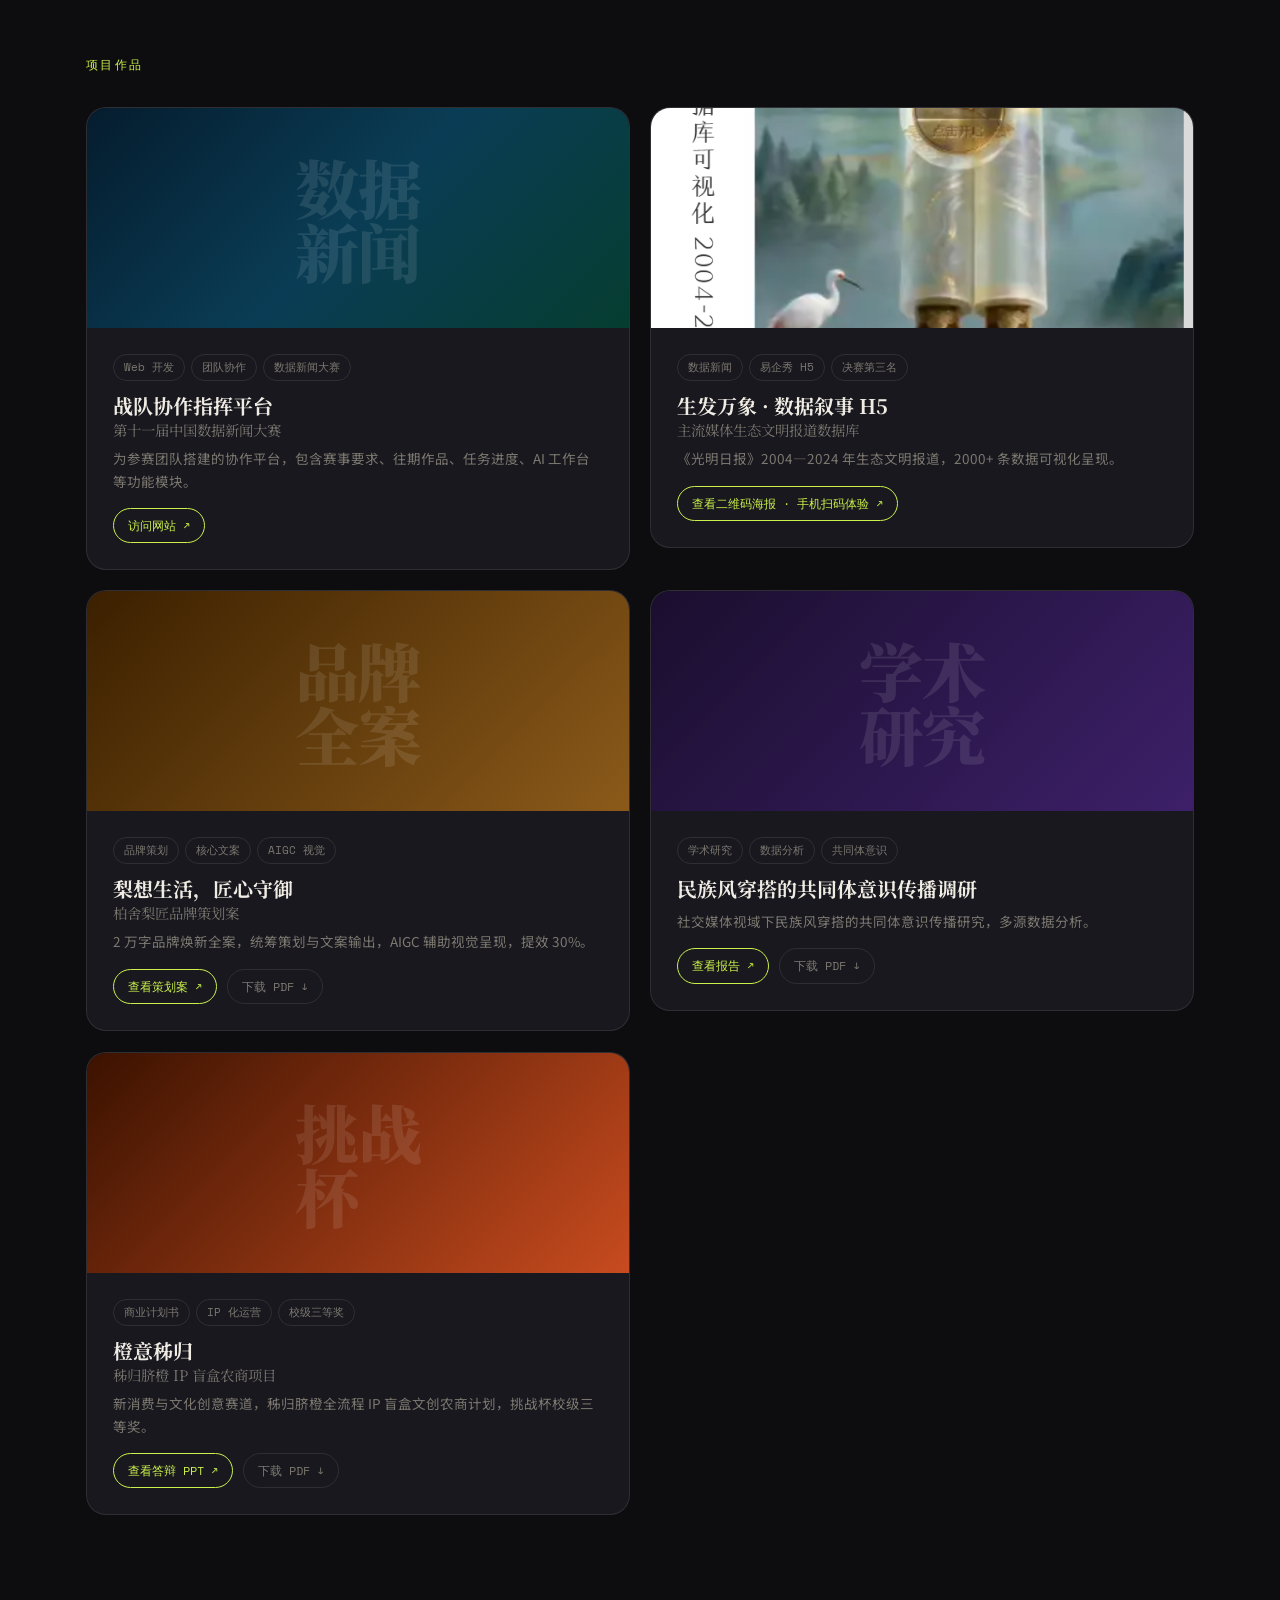
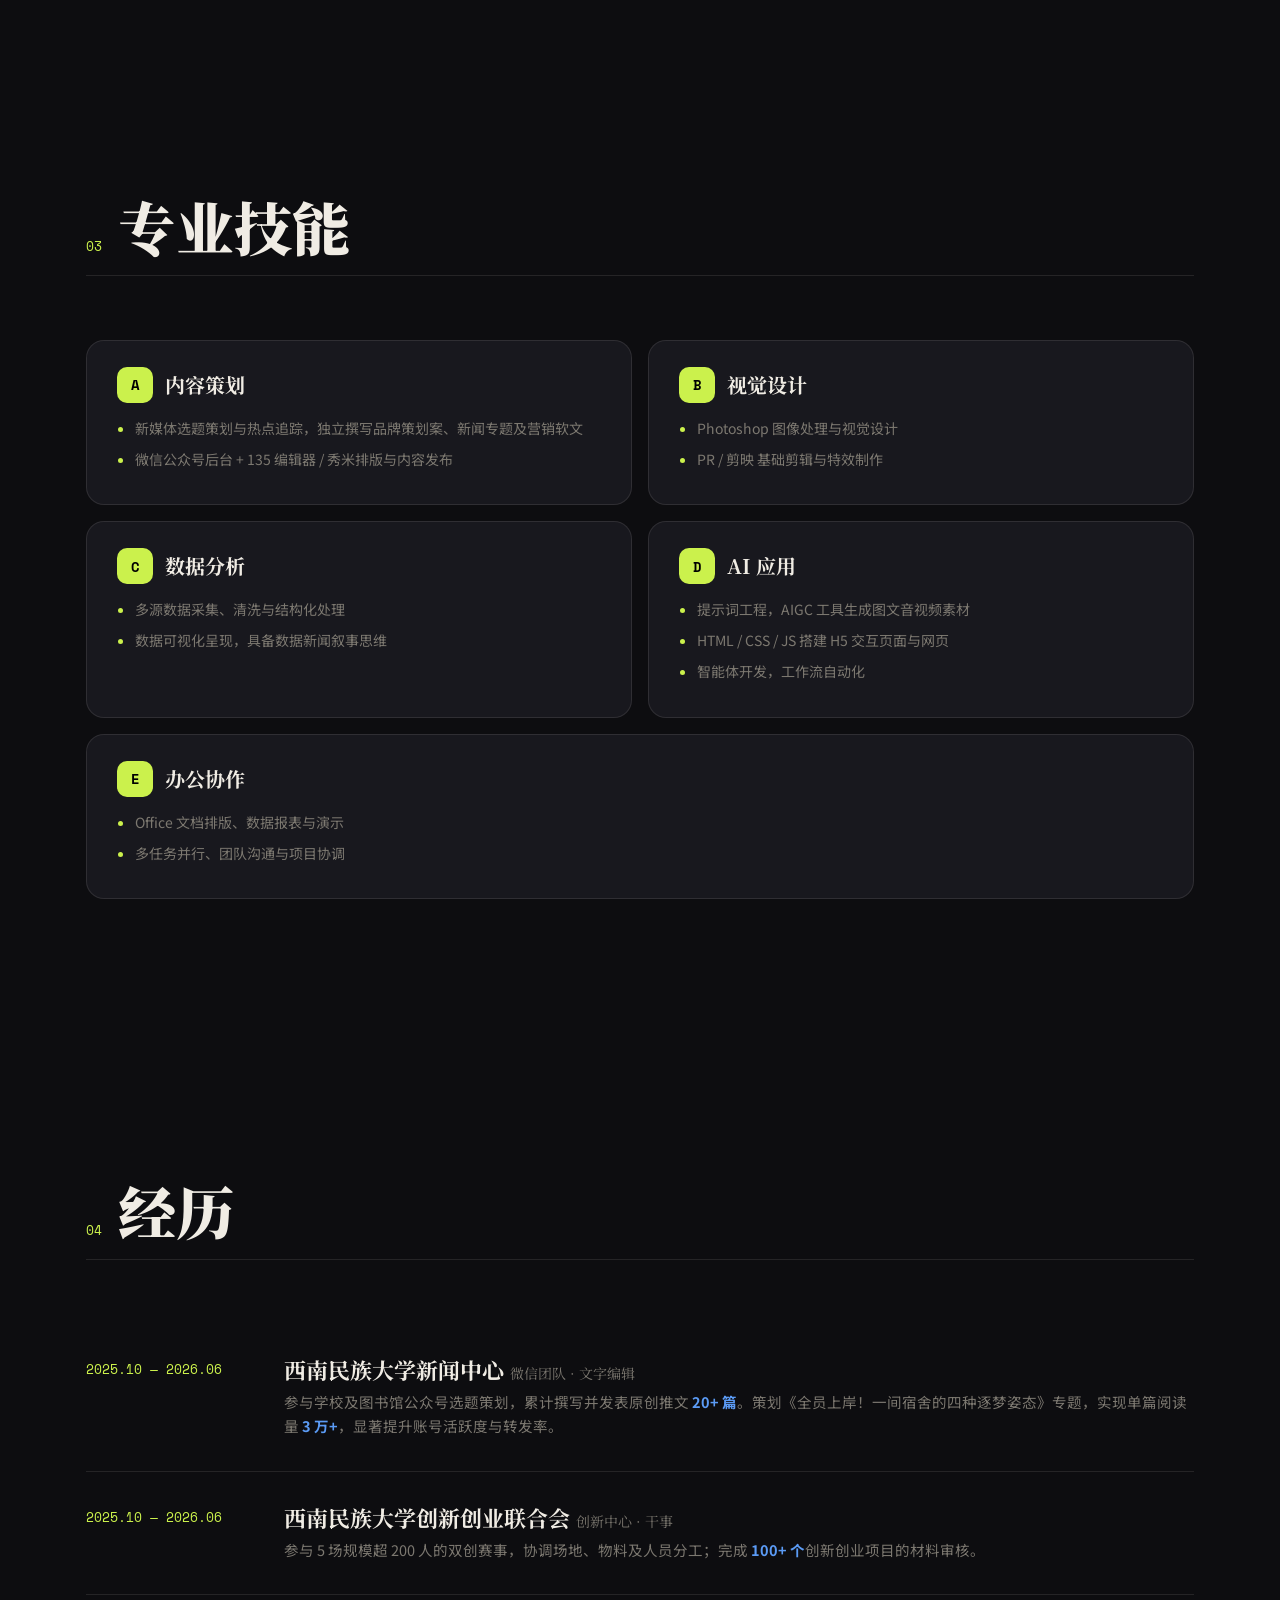
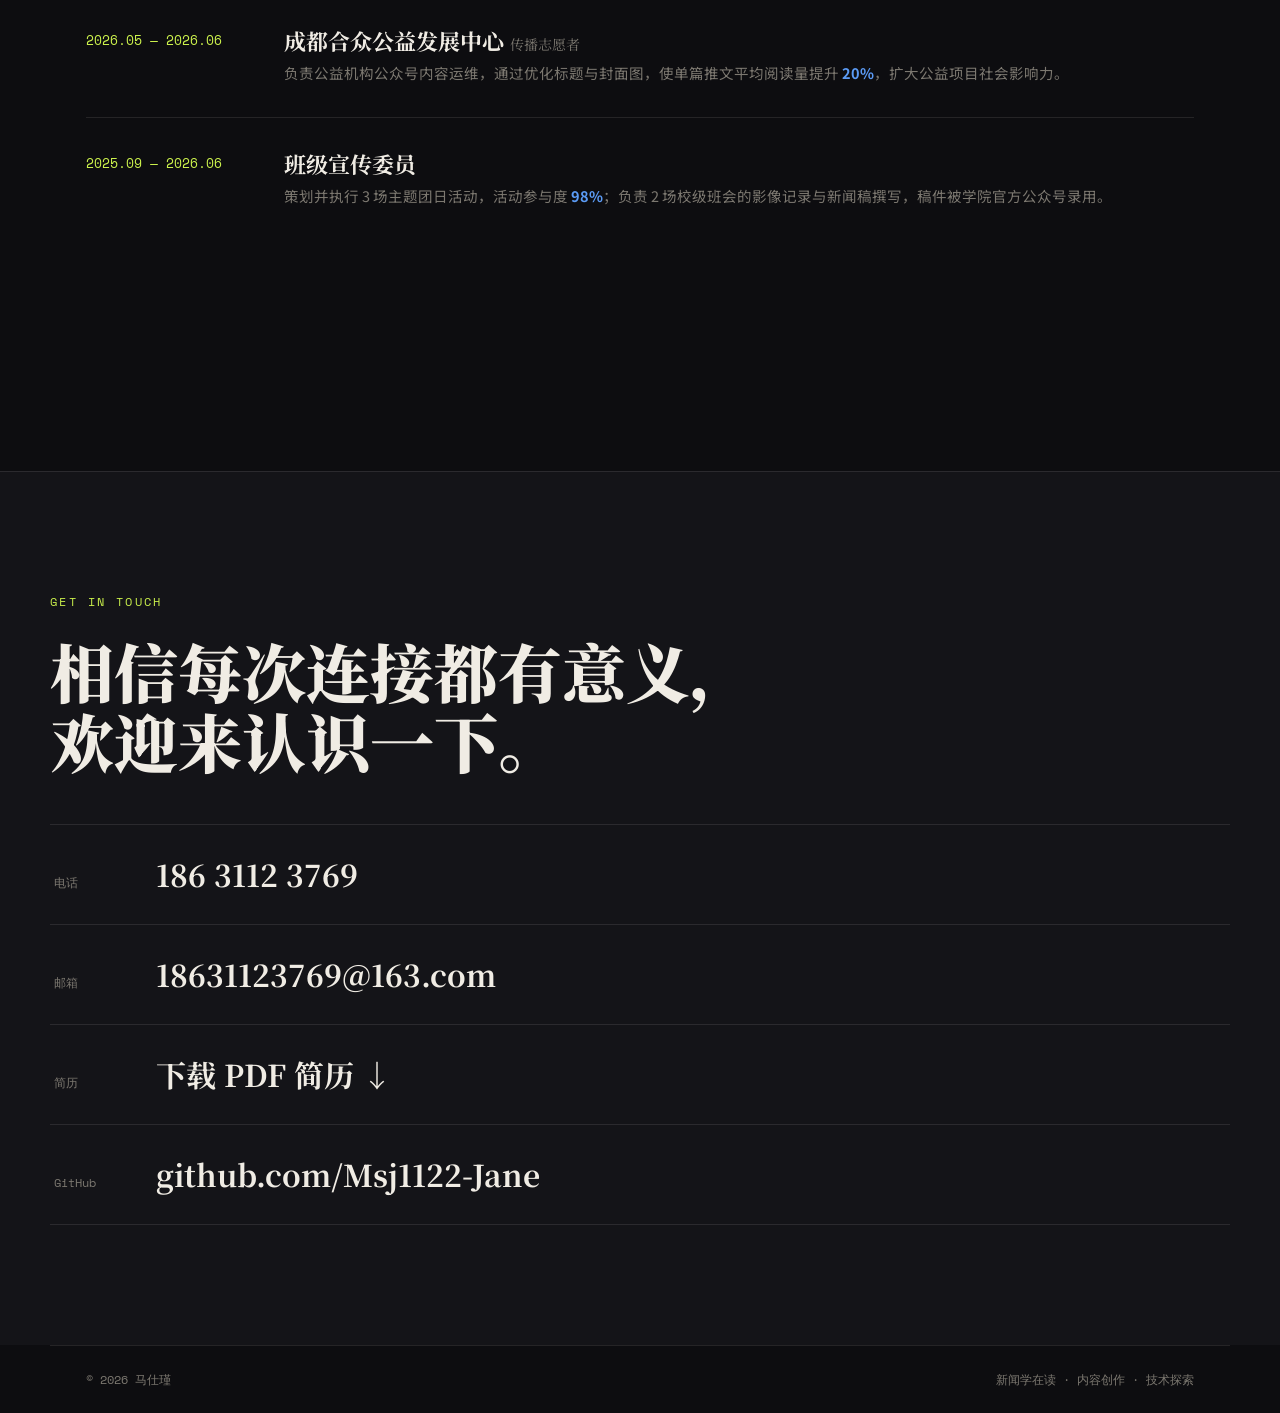
==== commit 1b52fcc6: "fix: replace modal with direct links, add visible card-btn style" ====
--- a/index.html
+++ b/index.html
@@ -274,7 +274,7 @@
                 <h3>战队协作指挥平台<small>第十一届中国数据新闻大赛</small></h3>
                 <p>为参赛团队搭建的协作平台，包含赛事要求、往期作品、任务进度、AI 工作台等功能模块。</p>
                 <div class="card-action">
-                  <a href="https://msj1122-jane.github.io/datanews-dashboard/" target="_blank" rel="noopener" data-cursor="link">访问网站 ↗</a>
+                  <a href="https://msj1122-jane.github.io/datanews-dashboard/" target="_blank" rel="noopener" class="card-btn" data-cursor="link">访问网站 ↗</a>
                 </div>
               </div>
             </div>
@@ -294,7 +294,7 @@
                 <h3>生发万象 · 数据叙事 H5<small>主流媒体生态文明报道数据库</small></h3>
                 <p>《光明日报》2004—2024 年生态文明报道，2000+ 条数据可视化呈现。</p>
                 <div class="card-action">
-                  <button class="qr-btn" onclick="document.getElementById('qrModal').style.display='flex'" data-cursor="link">点击查看二维码 · 手机扫码体验 ↗</button>
+                  <a href="assets/h5-cover.png" target="_blank" rel="noopener" class="card-btn" data-cursor="link">查看二维码海报 · 手机扫码体验 ↗</a>
                 </div>
               </div>
             </div>
@@ -314,8 +314,8 @@
                 <h3>梨想生活，匠心守御<small>柏舍梨匠品牌策划案</small></h3>
                 <p>2 万字品牌焕新全案，统筹策划与文案输出，AIGC 辅助视觉呈现，提效 30%。</p>
                 <div class="card-action card-action--row">
-                  <a href="assets/brand-plan.pdf" target="_blank" rel="noopener" data-cursor="link">查看策划案 ↗</a>
-                  <a href="assets/brand-plan.pdf" download="柏舍梨匠品牌策划案.pdf" data-cursor="link">下载 PDF ↓</a>
+                  <a href="assets/brand-plan.pdf" target="_blank" rel="noopener" class="card-btn" data-cursor="link">查看策划案 ↗</a>
+                  <a href="assets/brand-plan.pdf" download="柏舍梨匠品牌策划案.pdf" class="card-btn card-btn--ghost" data-cursor="link">下载 PDF ↓</a>
                 </div>
               </div>
             </div>
@@ -335,8 +335,8 @@
                 <h3>民族风穿搭的共同体意识传播调研</h3>
                 <p>社交媒体视域下民族风穿搭的共同体意识传播研究，多源数据分析。</p>
                 <div class="card-action card-action--row">
-                  <a href="assets/research.pdf" target="_blank" rel="noopener" data-cursor="link">查看报告 ↗</a>
-                  <a href="assets/research.pdf" download="民族风穿搭传播调研.pdf" data-cursor="link">下载 PDF ↓</a>
+                  <a href="assets/research.pdf" target="_blank" rel="noopener" class="card-btn" data-cursor="link">查看报告 ↗</a>
+                  <a href="assets/research.pdf" download="民族风穿搭传播调研.pdf" class="card-btn card-btn--ghost" data-cursor="link">下载 PDF ↓</a>
                 </div>
               </div>
             </div>
@@ -356,8 +356,8 @@
                 <h3>橙意秭归<small>秭归脐橙 IP 盲盒农商项目</small></h3>
                 <p>新消费与文化创意赛道，秭归脐橙全流程 IP 盲盒文创农商计划，挑战杯校级三等奖。</p>
                 <div class="card-action card-action--row">
-                  <a href="assets/challenge-cup.pdf" target="_blank" rel="noopener" data-cursor="link">查看答辩 PPT ↗</a>
-                  <a href="assets/challenge-cup.pdf" download="橙意秭归-挑战杯答辩.pdf" data-cursor="link">下载 PDF ↓</a>
+                  <a href="assets/challenge-cup.pdf" target="_blank" rel="noopener" class="card-btn" data-cursor="link">查看答辩 PPT ↗</a>
+                  <a href="assets/challenge-cup.pdf" download="橙意秭归-挑战杯答辩.pdf" class="card-btn card-btn--ghost" data-cursor="link">下载 PDF ↓</a>
                 </div>
               </div>
             </div>
@@ -480,16 +480,6 @@
 
   </main>
 
-  <!-- H5 二维码弹窗 -->
-  <div class="qr-modal" id="qrModal" onclick="this.style.display='none'">
-    <div class="qr-modal-inner" onclick="event.stopPropagation()">
-      <button class="qr-close" onclick="document.getElementById('qrModal').style.display='none'" aria-label="关闭">✕</button>
-      <p class="qr-title">生发万象 · 数据叙事 H5</p>
-      <img src="assets/h5-cover.png" alt="扫描二维码查看H5" class="qr-img">
-      <p class="qr-hint">用手机扫描封面中的二维码即可体验</p>
-    </div>
-  </div>
-
   <footer class="site-footer">
     <span>© 2026 马仕瑾</span>
     <span>新闻学在读 · 内容创作 · 技术探索</span>
--- a/styles.css
+++ b/styles.css
@@ -482,8 +482,29 @@
   color: var(--muted); margin-top: 2px;
 }
 .card-body p { font-size: 13.5px; color: var(--muted); margin: 0 0 16px; line-height: 1.65; }
-.card-action { font-family: var(--mono); font-size: 12.5px; }
-.card-action--row { display: flex; gap: 16px; flex-wrap: wrap; }
+.card-action { font-family: var(--mono); font-size: 12px; }
+.card-action--row { display: flex; gap: 10px; flex-wrap: wrap; }
+.card-action a { color: var(--accent); transition: text-decoration .2s; }
+.card-action a:hover { text-decoration: underline; }
+
+/* 卡片操作按钮 */
+.card-btn {
+  display: inline-block;
+  padding: 7px 14px;
+  border-radius: 100px;
+  border: 1.5px solid var(--accent);
+  color: var(--accent) !important;
+  font-family: var(--mono); font-size: 11.5px;
+  text-decoration: none !important;
+  transition: background .2s, color .2s;
+  white-space: nowrap;
+}
+.card-btn:hover { background: var(--accent); color: #000 !important; }
+.card-btn--ghost {
+  border-color: var(--line);
+  color: var(--muted) !important;
+}
+.card-btn--ghost:hover { background: var(--bg-2); color: var(--ink) !important; }
 .card-action a { color: var(--accent); transition: text-decoration .2s; }
 .card-action a:hover { text-decoration: underline; }
 .card-qr-hint { color: var(--muted); }
@@ -568,46 +589,6 @@
   border-top: 1px solid var(--line);
 }
 
-/* ── QR Modal ── */
-.qr-btn {
-  background: none; border: none; padding: 0;
-  font-family: var(--mono); font-size: 12.5px;
-  color: var(--accent); cursor: pointer;
-  text-align: left;
-}
-.qr-btn:hover { text-decoration: underline; }
-
-.qr-modal {
-  display: none; position: fixed; inset: 0; z-index: 500;
-  background: rgba(0,0,0,.75); backdrop-filter: blur(6px);
-  align-items: center; justify-content: center;
-}
-.qr-modal-inner {
-  position: relative;
-  background: var(--bg-card); border: 1px solid var(--line);
-  border-radius: 20px; padding: 32px 28px 24px;
-  max-width: 340px; width: 90%; text-align: center;
-  box-shadow: 0 32px 80px rgba(0,0,0,.5);
-}
-.qr-close {
-  position: absolute; top: 14px; right: 16px;
-  background: none; border: none; font-size: 18px;
-  color: var(--muted); cursor: pointer; line-height: 1;
-}
-.qr-close:hover { color: var(--ink); }
-.qr-title {
-  font-family: var(--serif); font-weight: 700; font-size: 16px;
-  margin: 0 0 16px; color: var(--ink);
-}
-.qr-img {
-  width: 100%; border-radius: 12px;
-  box-shadow: 0 8px 24px rgba(0,0,0,.3);
-}
-.qr-hint {
-  font-family: var(--mono); font-size: 11.5px;
-  color: var(--muted); margin: 12px 0 0;
-}
-
 /* ── Scroll Reveal ── */
 .reveal {
   opacity: 0; transform: translateY(22px);
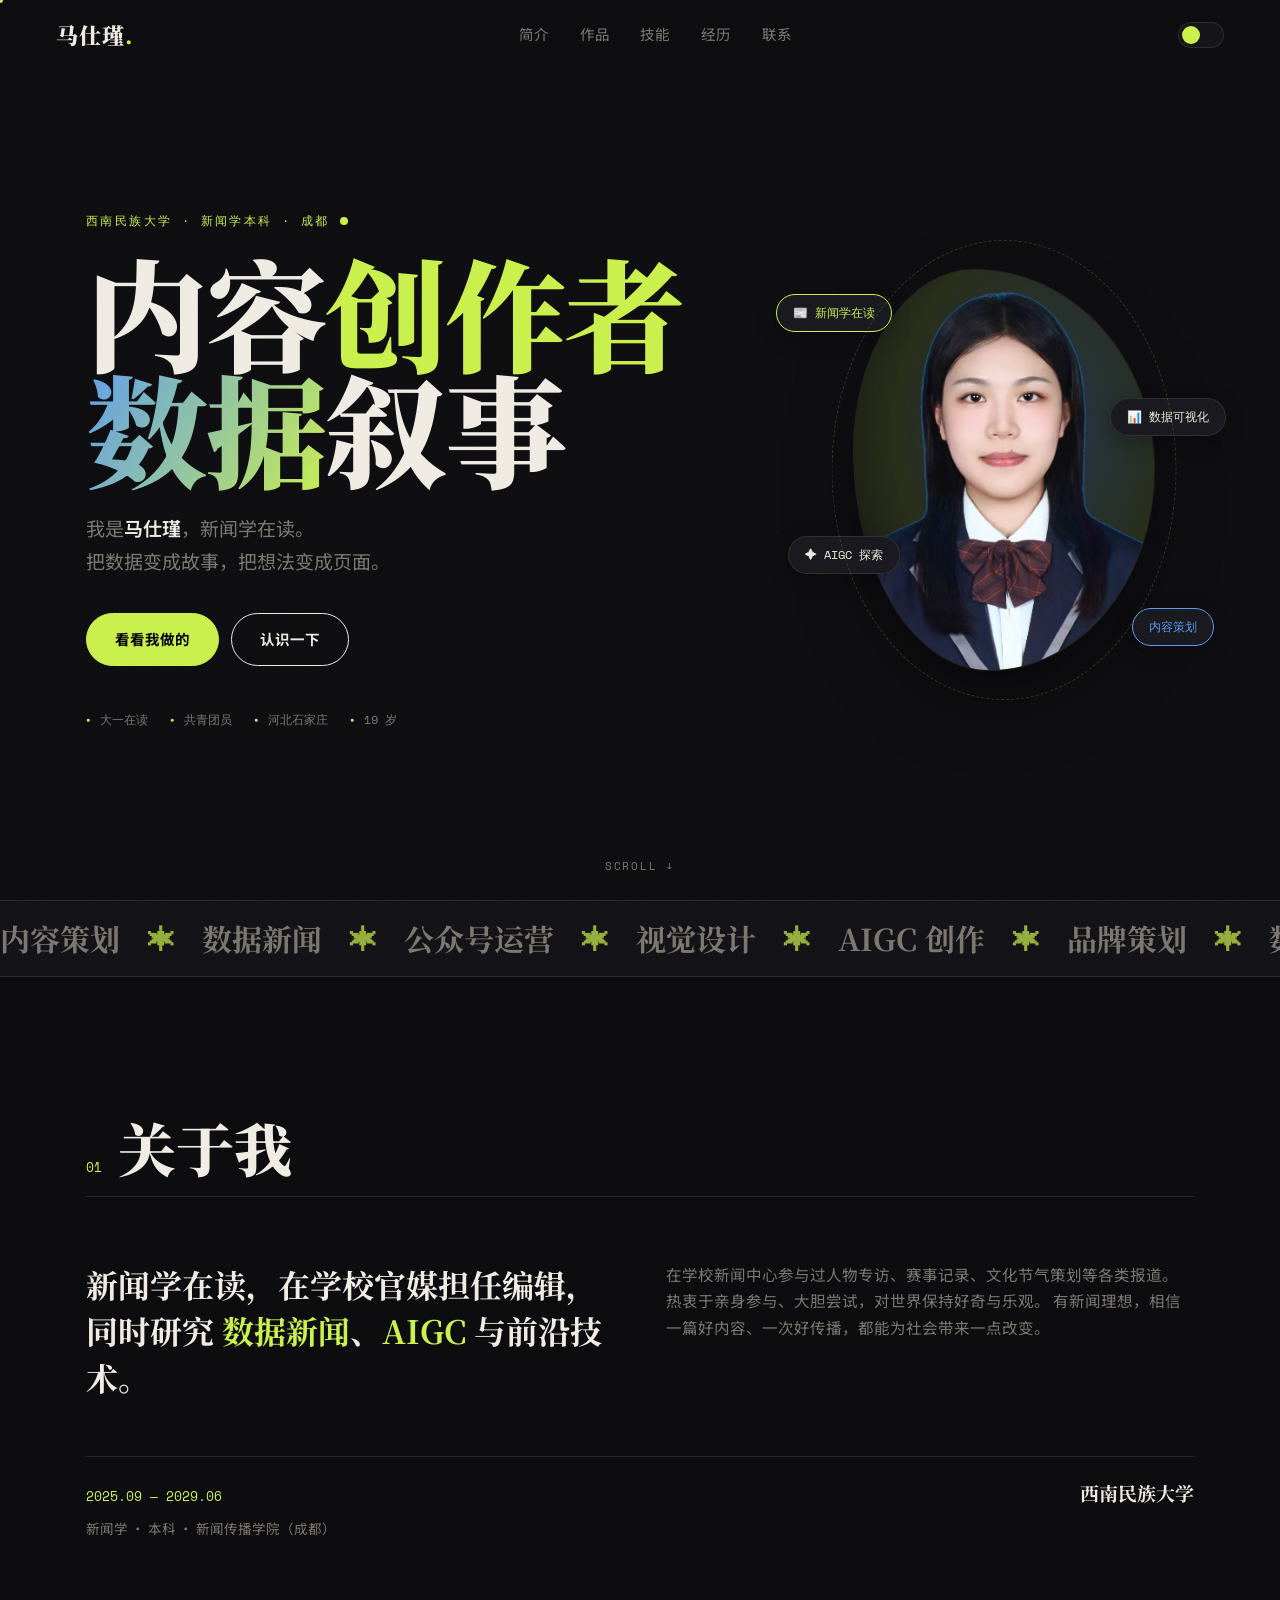
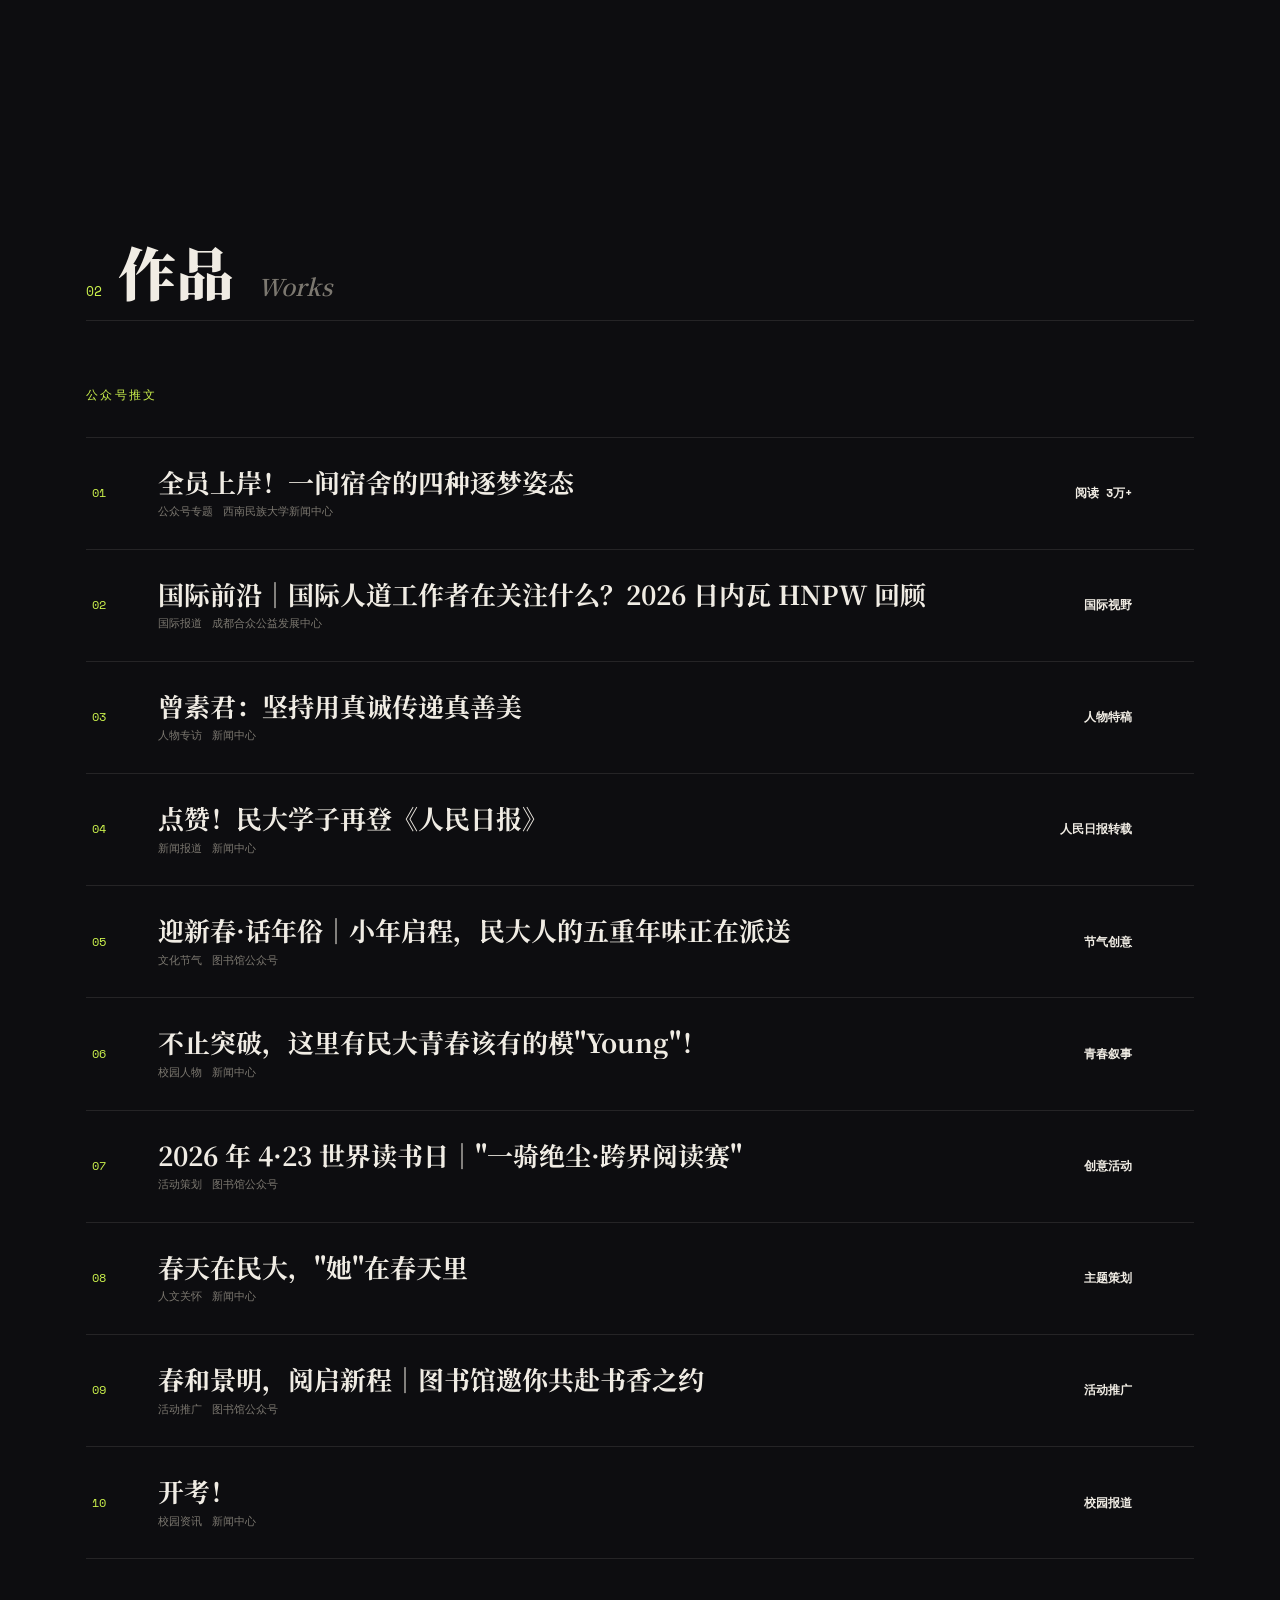
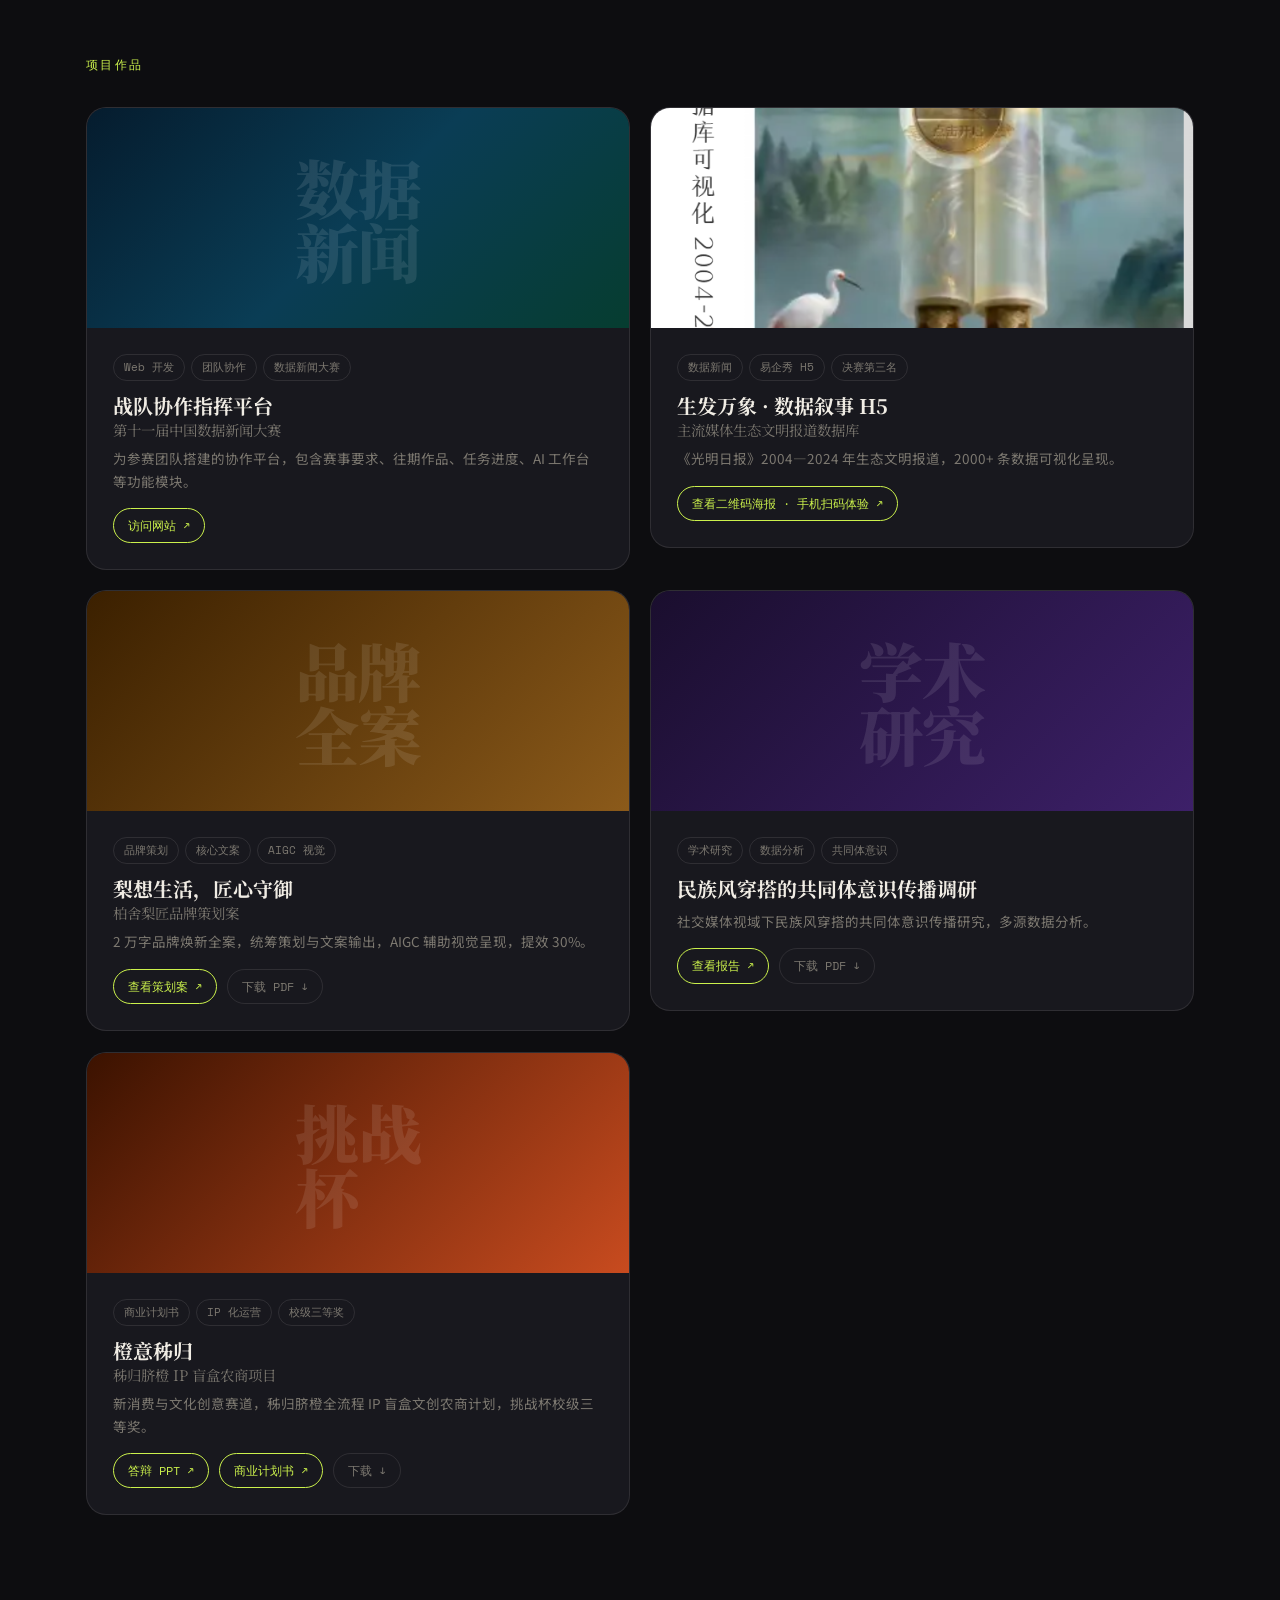
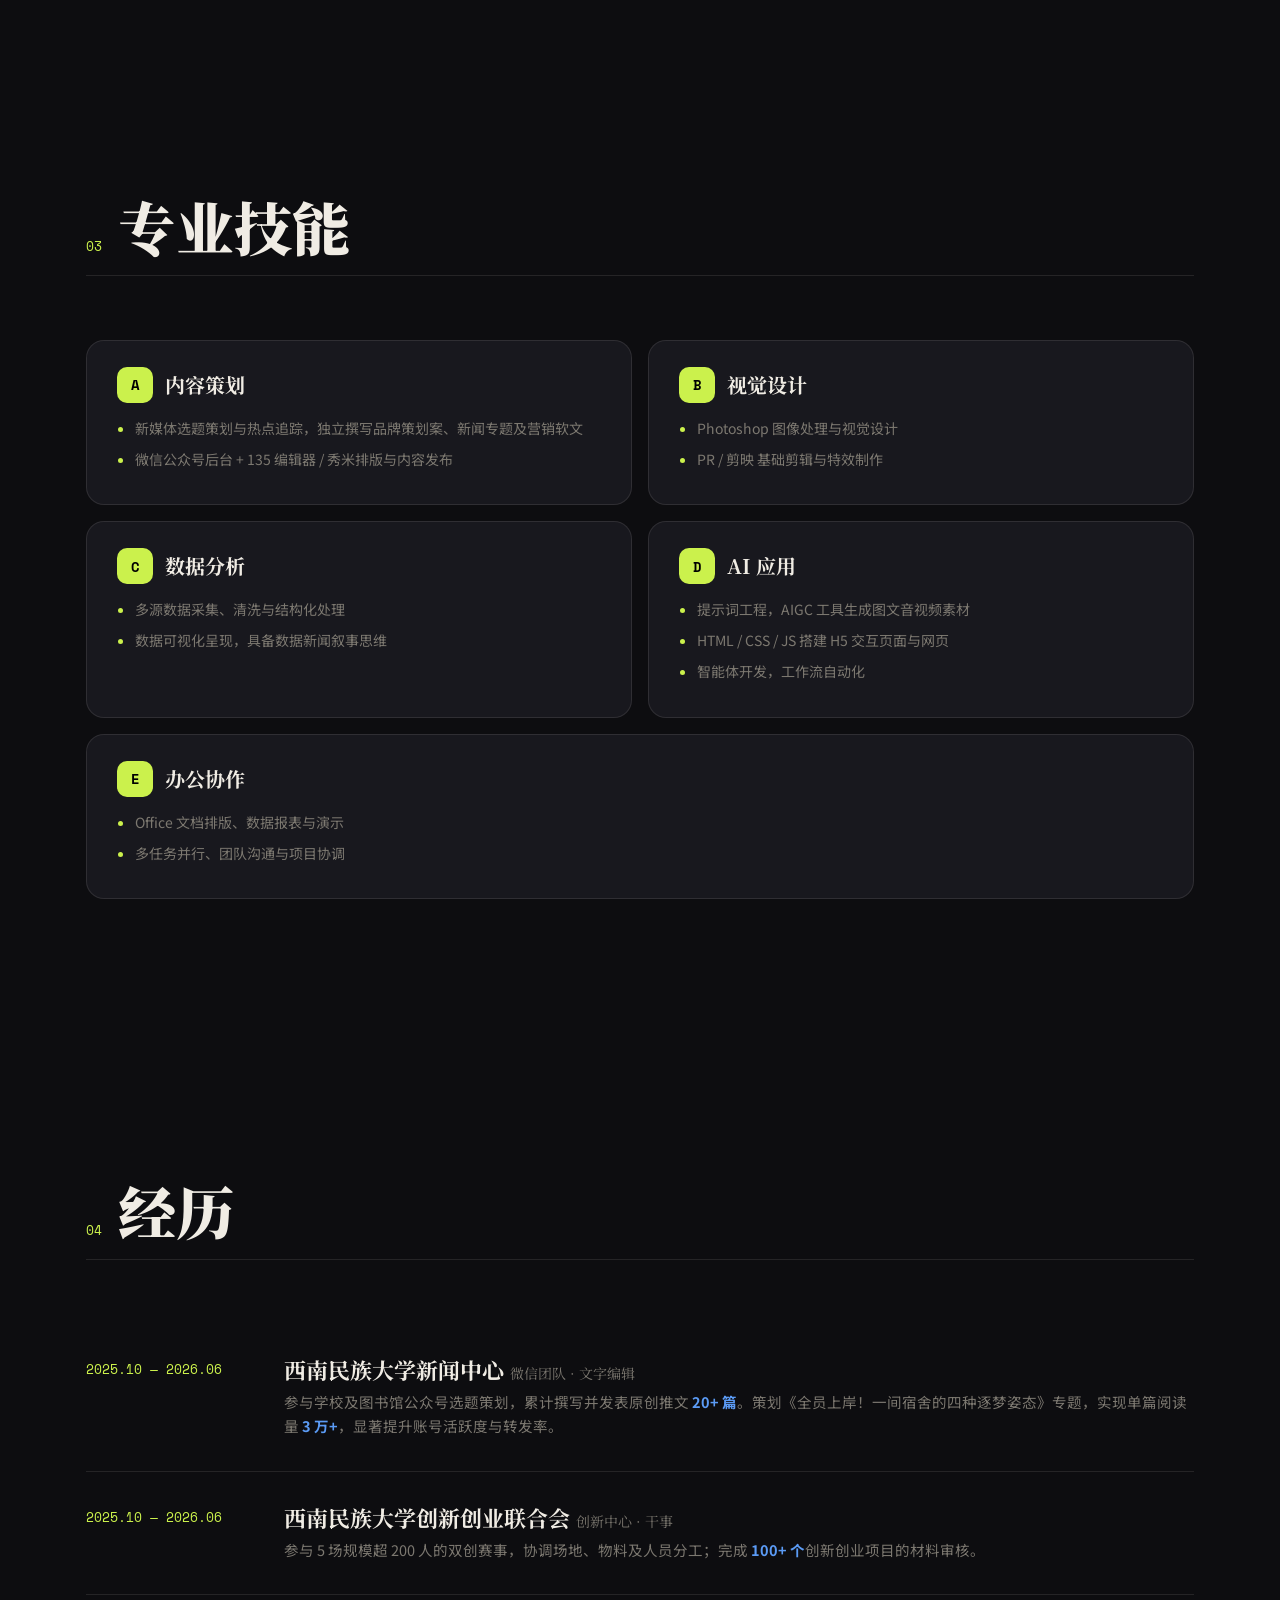
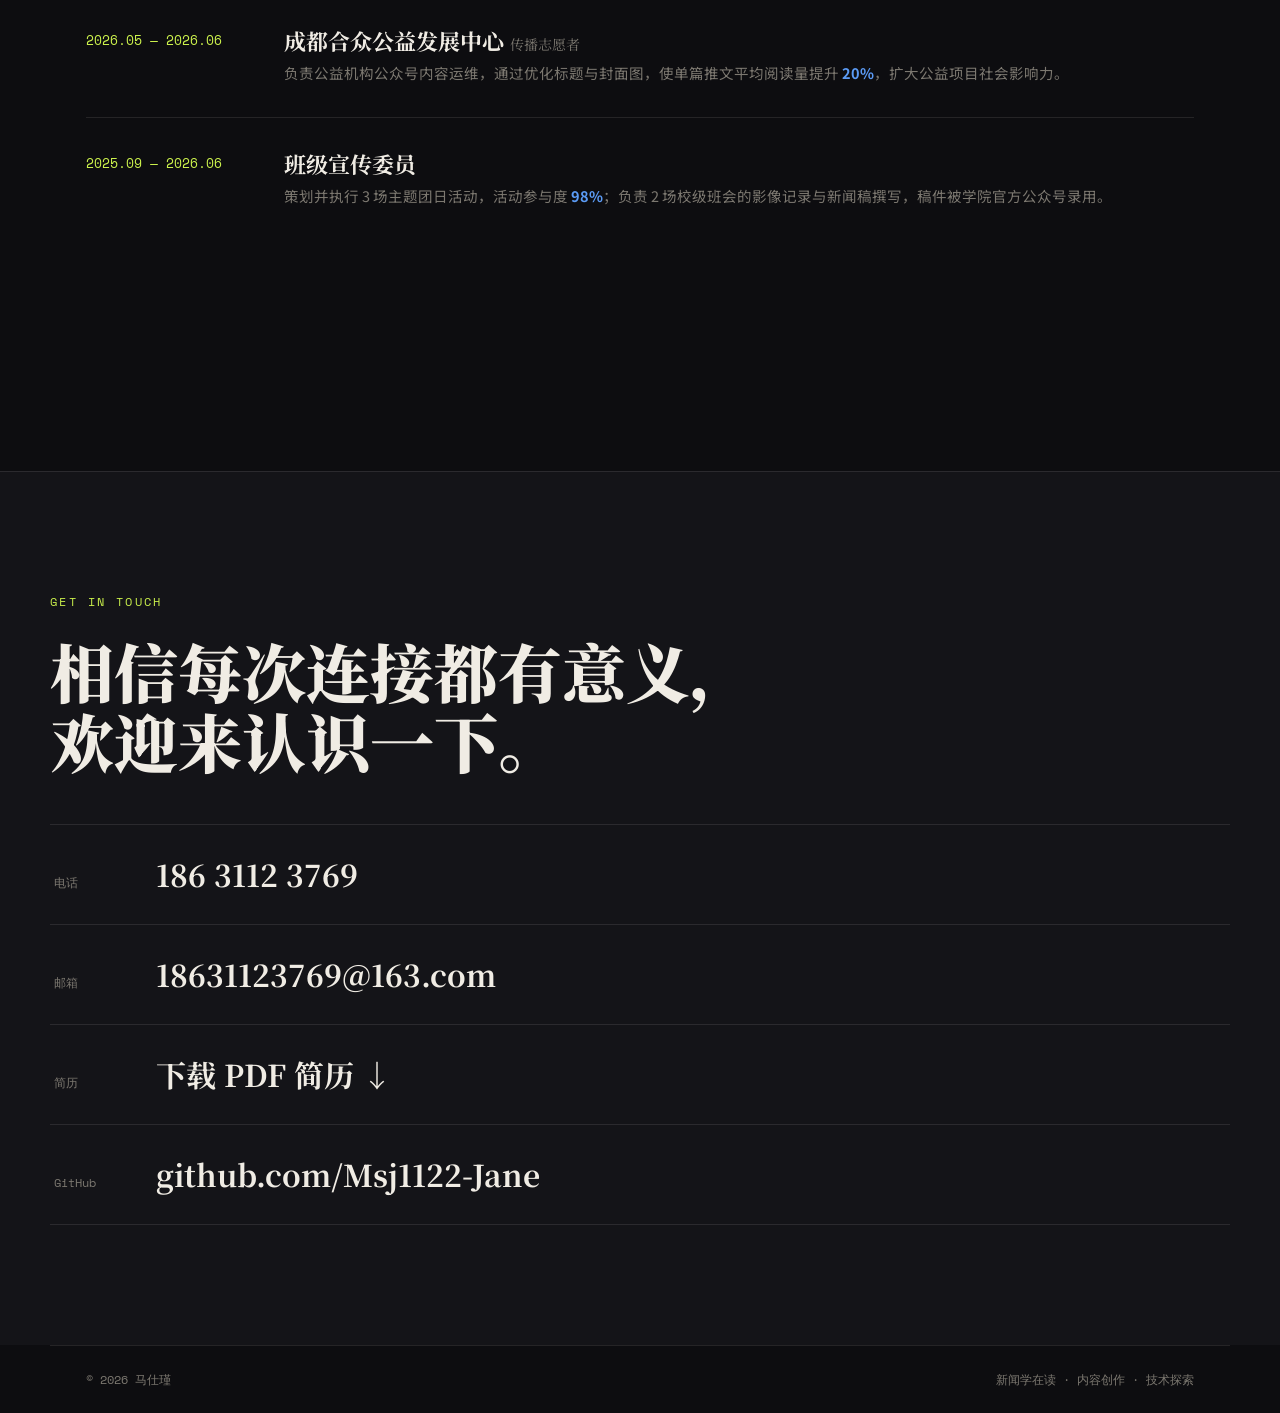
==== commit b07dcc8c: "feat: add business plan PDF to challenge cup card" ====
--- a/index.html
+++ b/index.html
@@ -356,8 +356,9 @@
                 <h3>橙意秭归<small>秭归脐橙 IP 盲盒农商项目</small></h3>
                 <p>新消费与文化创意赛道，秭归脐橙全流程 IP 盲盒文创农商计划，挑战杯校级三等奖。</p>
                 <div class="card-action card-action--row">
-                  <a href="assets/challenge-cup.pdf" target="_blank" rel="noopener" class="card-btn" data-cursor="link">查看答辩 PPT ↗</a>
-                  <a href="assets/challenge-cup.pdf" download="橙意秭归-挑战杯答辩.pdf" class="card-btn card-btn--ghost" data-cursor="link">下载 PDF ↓</a>
+                  <a href="assets/challenge-cup.pdf" target="_blank" rel="noopener" class="card-btn" data-cursor="link">答辩 PPT ↗</a>
+                  <a href="assets/business-plan.pdf" target="_blank" rel="noopener" class="card-btn" data-cursor="link">商业计划书 ↗</a>
+                  <a href="assets/business-plan.pdf" download="橙意秭归-商业计划书.pdf" class="card-btn card-btn--ghost" data-cursor="link">下载 ↓</a>
                 </div>
               </div>
             </div>
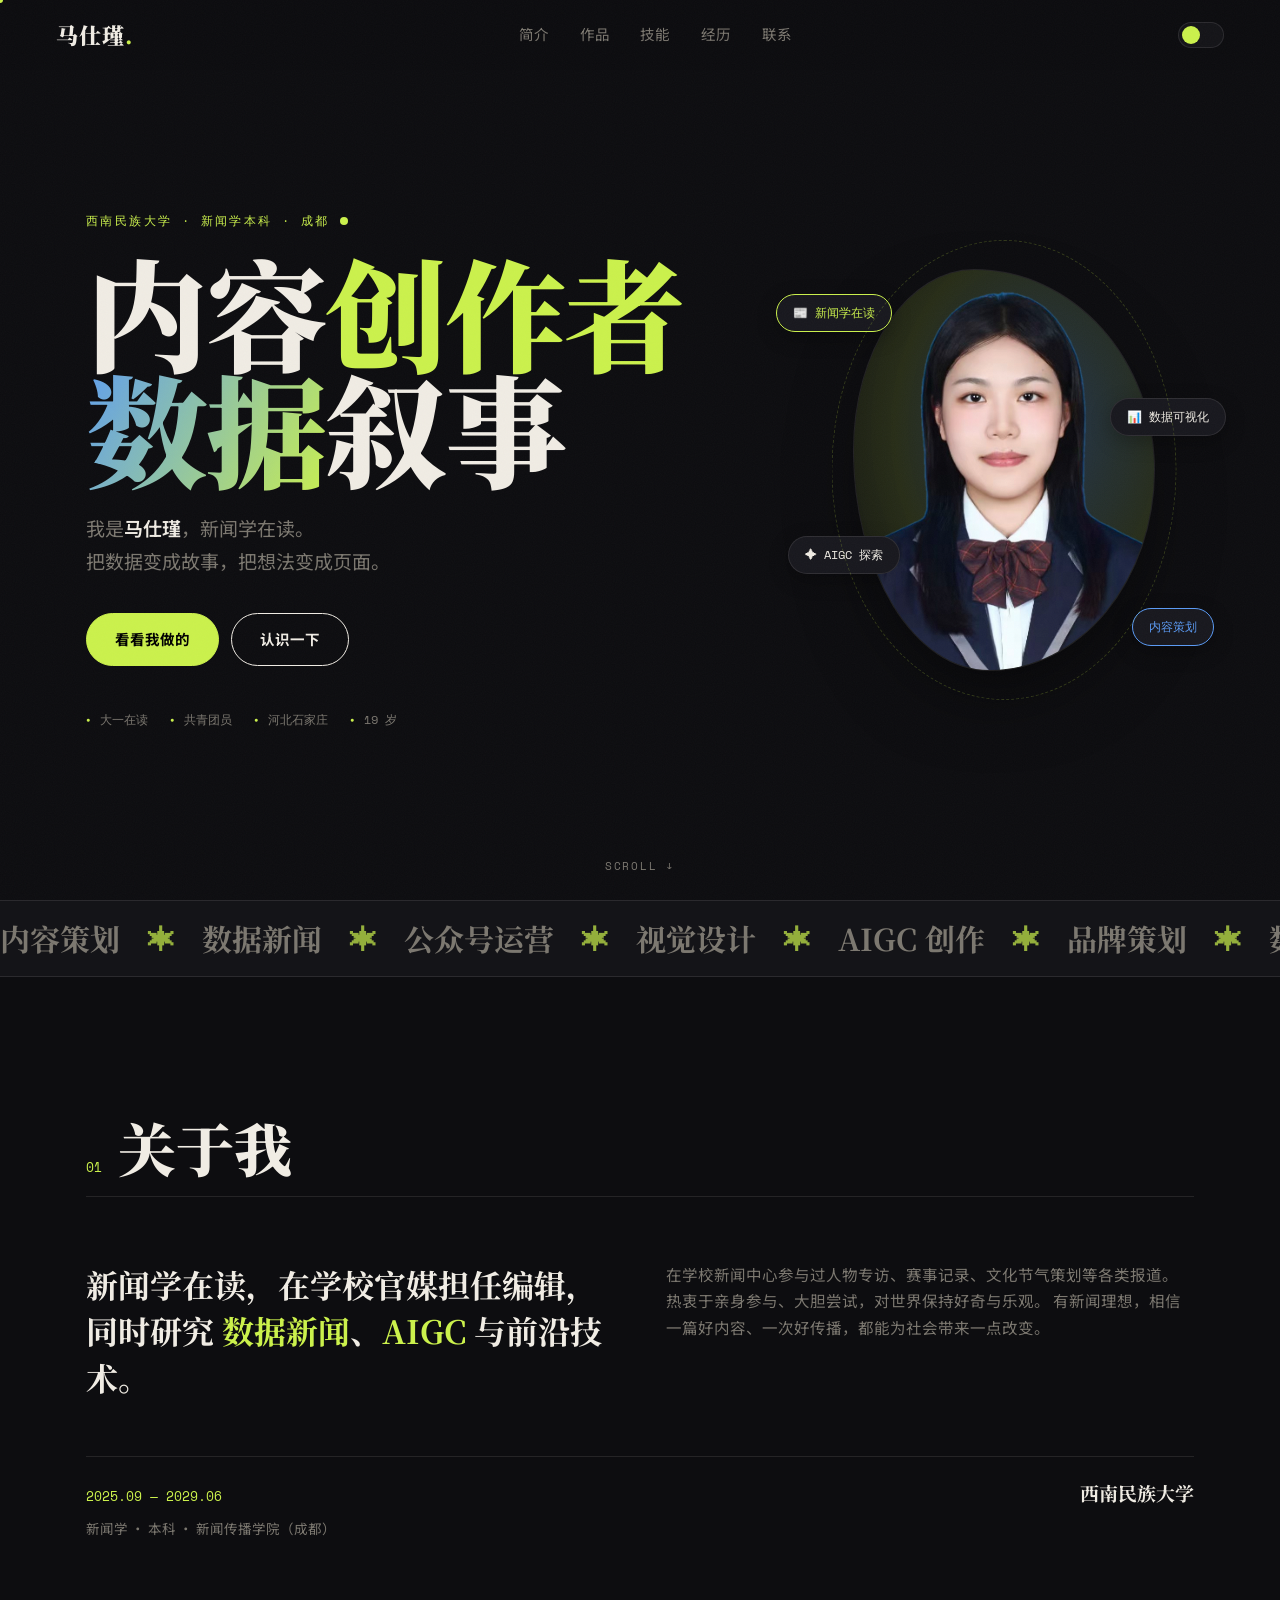
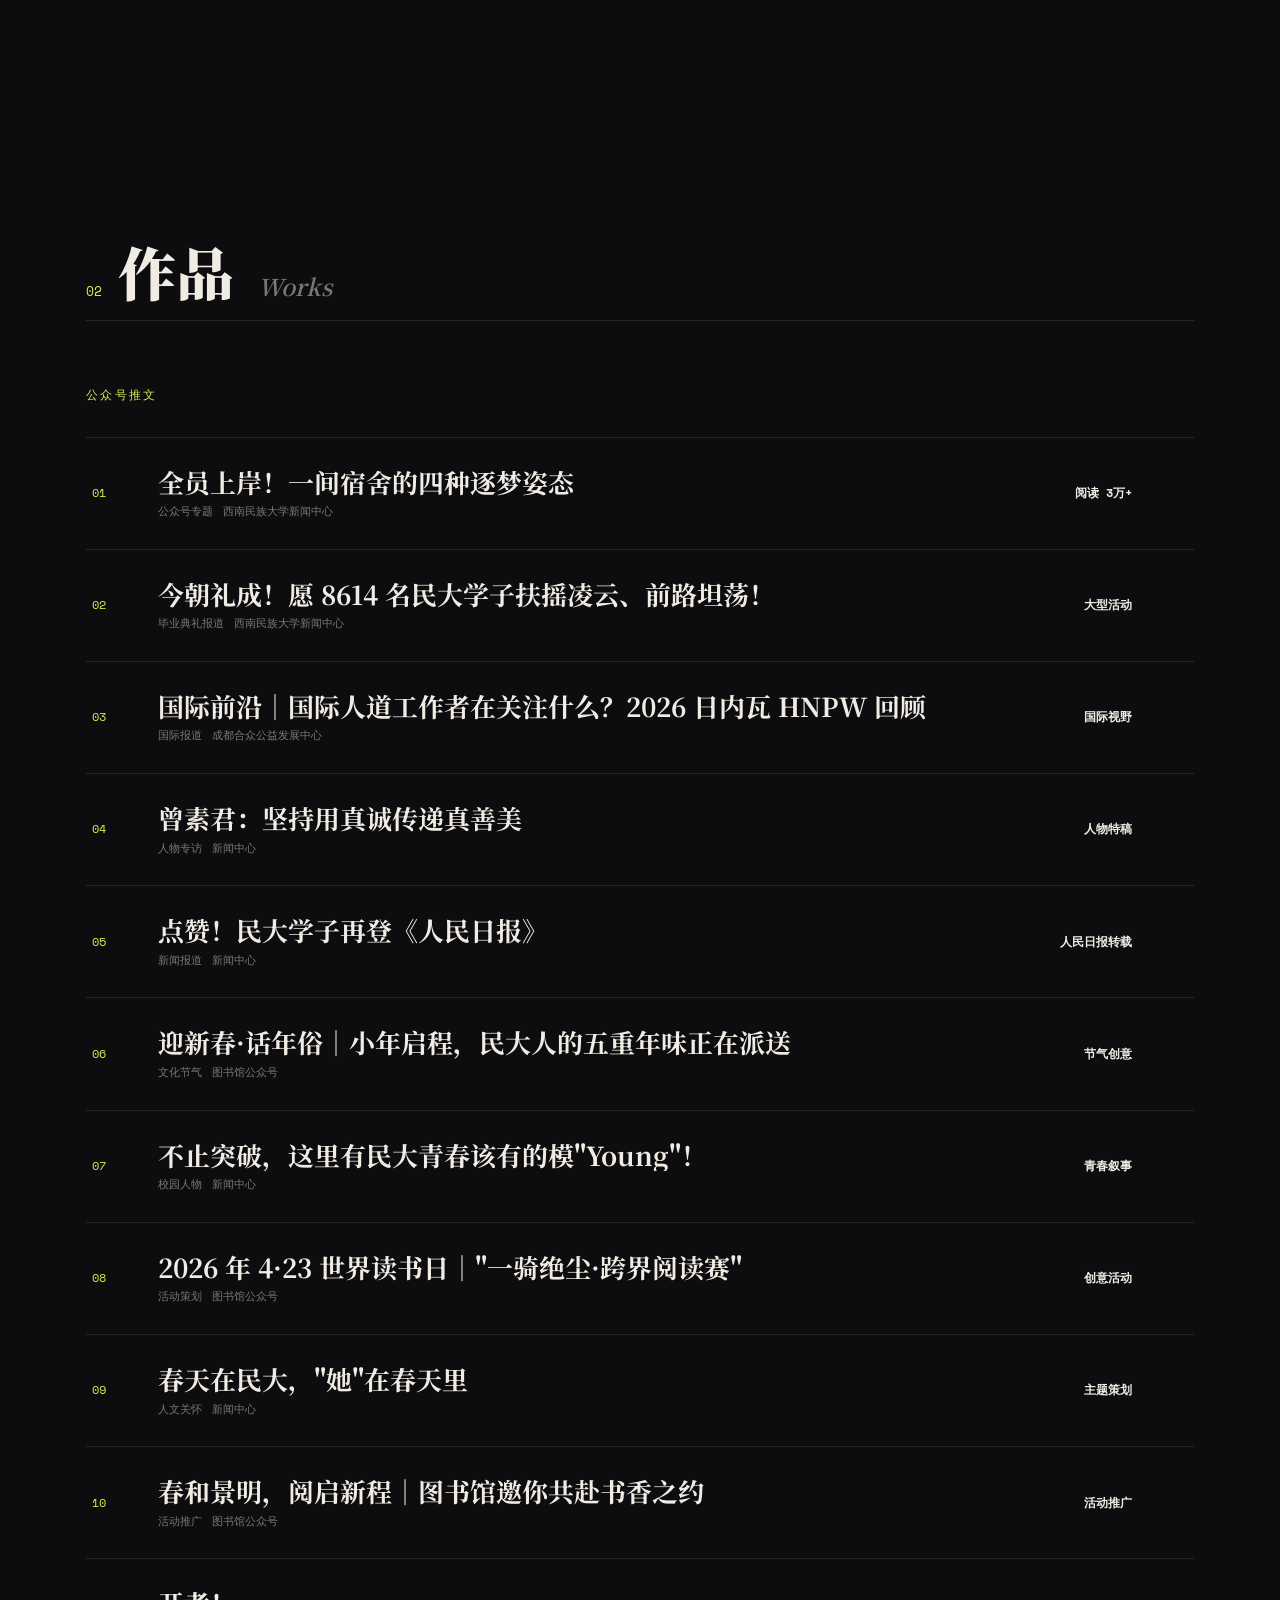
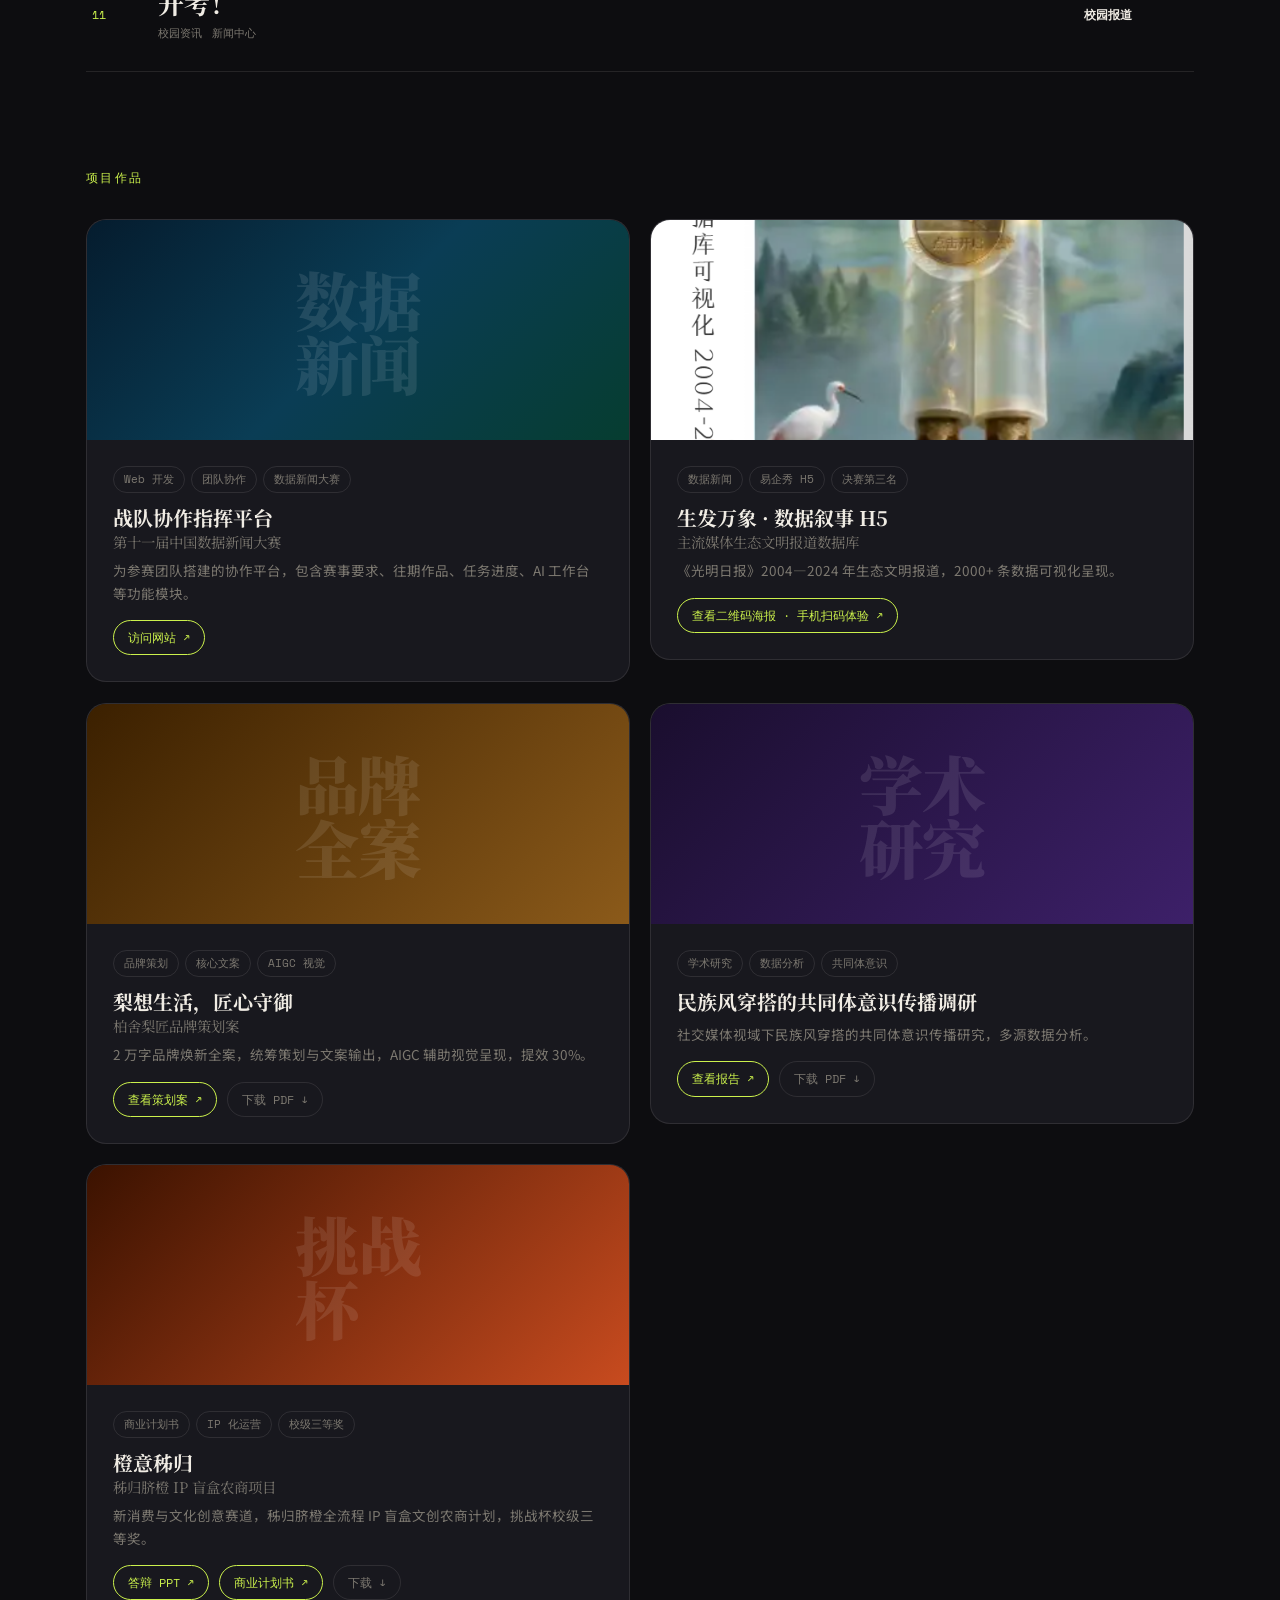
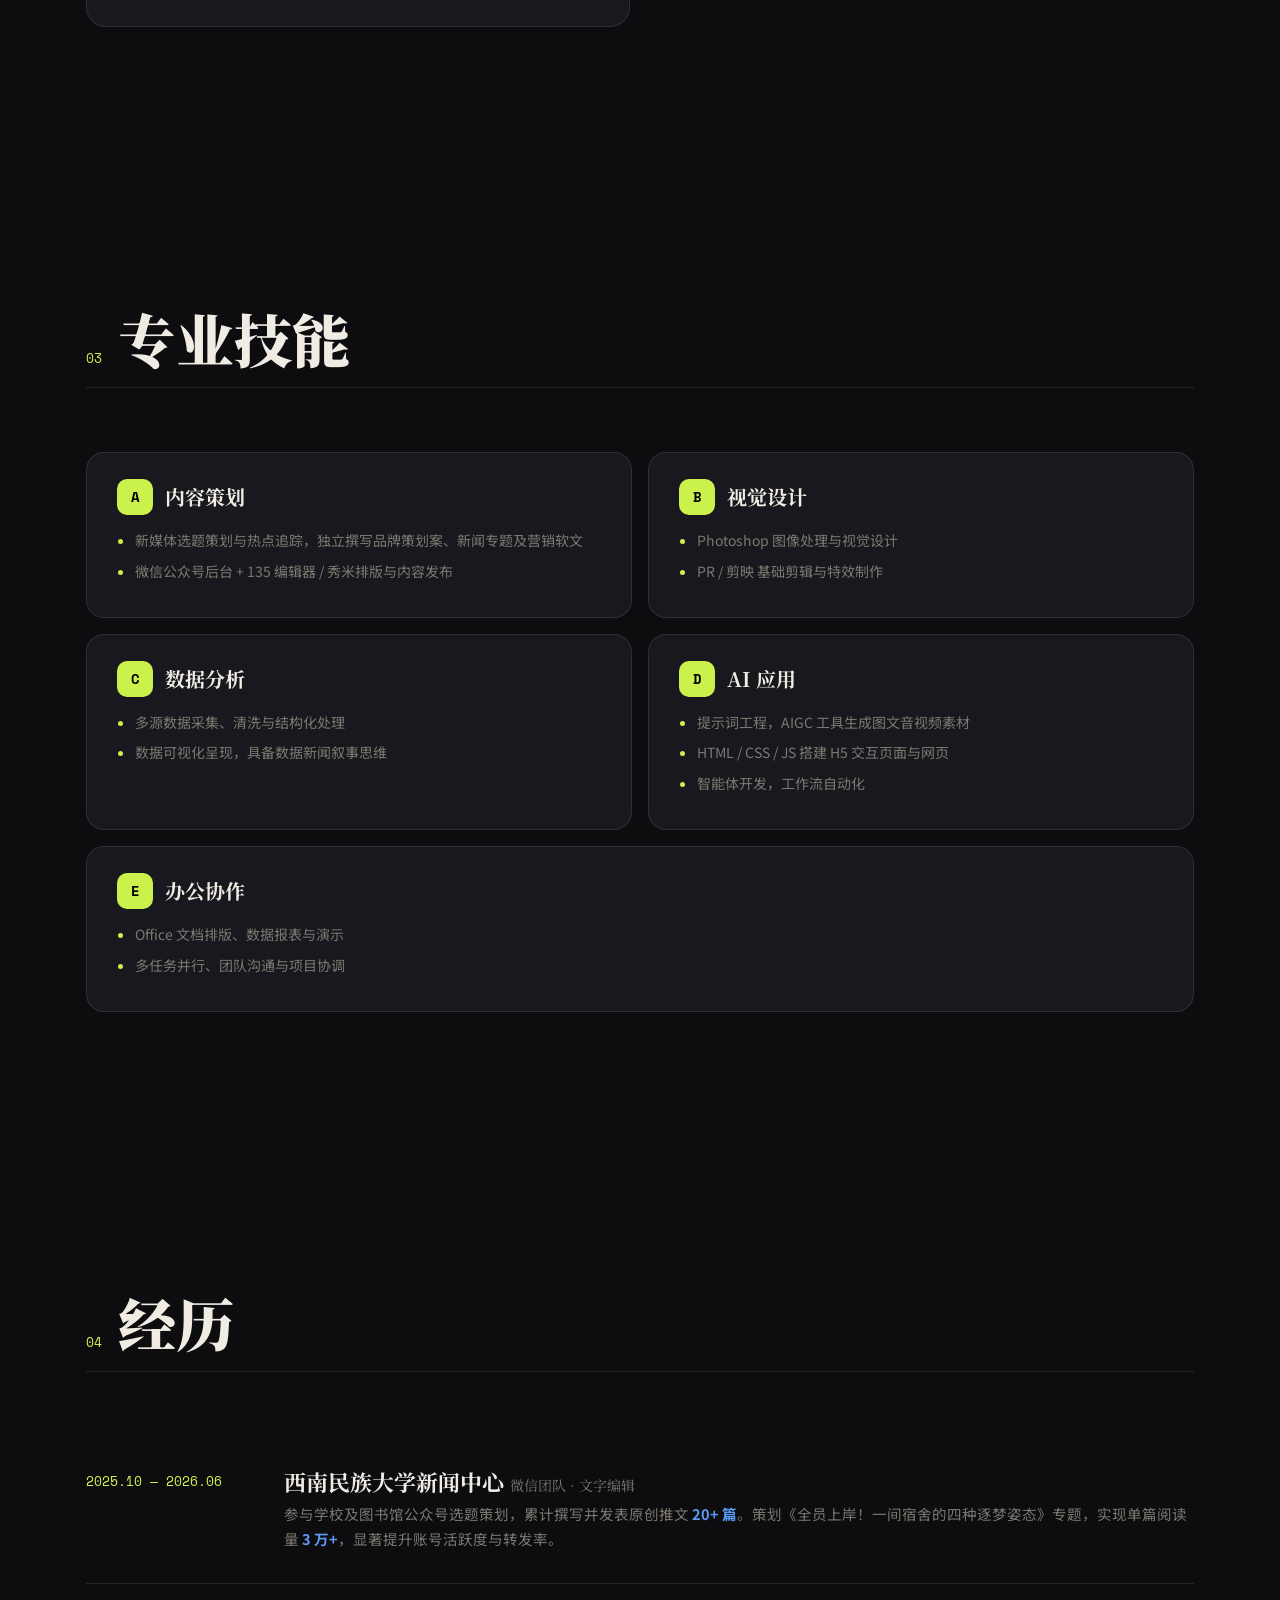
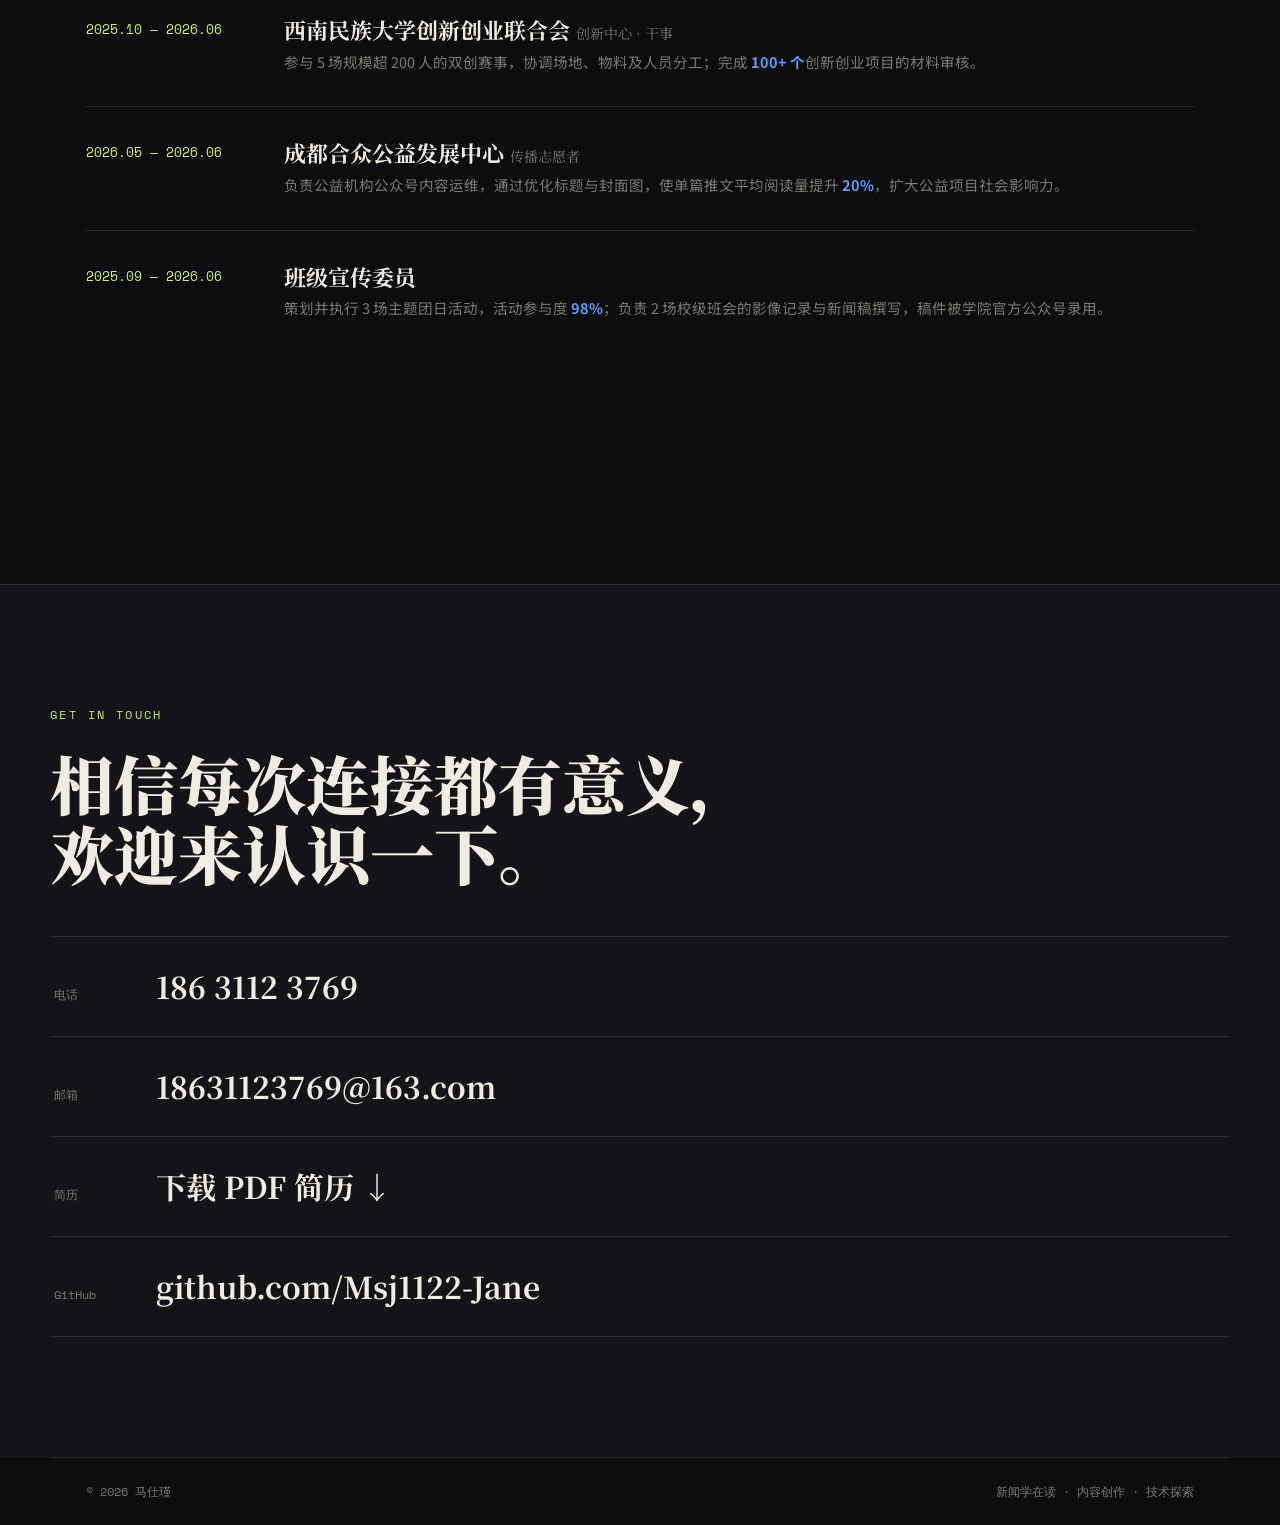
==== commit eb4500d2: "feat: add graduation ceremony article (8614 students)" ====
--- a/index.html
+++ b/index.html
@@ -145,8 +145,20 @@
           </li>
 
           <li class="article-row reveal" style="--c:var(--accent-2)">
+            <a href="https://mp.weixin.qq.com/s/qTVfkAQglY11VDyLLE-4Eg" target="_blank" rel="noopener" data-cursor="view">
+              <span class="a-idx">02</span>
+              <span class="a-main">
+                <span class="a-title">今朝礼成！愿 8614 名民大学子扶摇凌云、前路坦荡！</span>
+                <span class="a-tags"><i>毕业典礼报道</i><i>西南民族大学新闻中心</i></span>
+              </span>
+              <span class="a-metric">大型活动</span>
+              <span class="a-arrow">↗</span>
+            </a>
+          </li>
+
+          <li class="article-row reveal" style="--c:var(--accent)">
             <a href="https://mp.weixin.qq.com/s/_ifo8GA-p_36IjrVgua5vQ" target="_blank" rel="noopener" data-cursor="view">
-              <span class="a-idx">02</span>
+              <span class="a-idx">03</span>
               <span class="a-main">
                 <span class="a-title">国际前沿｜国际人道工作者在关注什么？2026 日内瓦 HNPW 回顾</span>
                 <span class="a-tags"><i>国际报道</i><i>成都合众公益发展中心</i></span>
@@ -158,7 +170,7 @@
 
           <li class="article-row reveal" style="--c:var(--accent)">
             <a href="https://mp.weixin.qq.com/s/iREqD43W7jOIJkPy2n4nXw" target="_blank" rel="noopener" data-cursor="view">
-              <span class="a-idx">03</span>
+              <span class="a-idx">04</span>
               <span class="a-main">
                 <span class="a-title">曾素君：坚持用真诚传递真善美</span>
                 <span class="a-tags"><i>人物专访</i><i>新闻中心</i></span>
@@ -170,7 +182,7 @@
 
           <li class="article-row reveal" style="--c:var(--accent-2)">
             <a href="https://mp.weixin.qq.com/s/f63G9LRQ8adTgcot6vrmaw" target="_blank" rel="noopener" data-cursor="view">
-              <span class="a-idx">04</span>
+              <span class="a-idx">05</span>
               <span class="a-main">
                 <span class="a-title">点赞！民大学子再登《人民日报》</span>
                 <span class="a-tags"><i>新闻报道</i><i>新闻中心</i></span>
@@ -182,7 +194,7 @@
 
           <li class="article-row reveal" style="--c:var(--accent)">
             <a href="https://mp.weixin.qq.com/s/GlgtLipS-DDccQVNwy72kA" target="_blank" rel="noopener" data-cursor="view">
-              <span class="a-idx">05</span>
+              <span class="a-idx">06</span>
               <span class="a-main">
                 <span class="a-title">迎新春·话年俗｜小年启程，民大人的五重年味正在派送</span>
                 <span class="a-tags"><i>文化节气</i><i>图书馆公众号</i></span>
@@ -194,7 +206,7 @@
 
           <li class="article-row reveal" style="--c:var(--accent-2)">
             <a href="https://mp.weixin.qq.com/s/ENkPAhn5MqrLT3OcC8eXIA" target="_blank" rel="noopener" data-cursor="view">
-              <span class="a-idx">06</span>
+              <span class="a-idx">07</span>
               <span class="a-main">
                 <span class="a-title">不止突破，这里有民大青春该有的模"Young"！</span>
                 <span class="a-tags"><i>校园人物</i><i>新闻中心</i></span>
@@ -206,7 +218,7 @@
 
           <li class="article-row reveal" style="--c:var(--accent)">
             <a href="https://mp.weixin.qq.com/s/2aEwjHTKOx9nFVDYs9FhqA" target="_blank" rel="noopener" data-cursor="view">
-              <span class="a-idx">07</span>
+              <span class="a-idx">08</span>
               <span class="a-main">
                 <span class="a-title">2026 年 4·23 世界读书日｜"一骑绝尘·跨界阅读赛"</span>
                 <span class="a-tags"><i>活动策划</i><i>图书馆公众号</i></span>
@@ -218,7 +230,7 @@
 
           <li class="article-row reveal" style="--c:var(--accent-2)">
             <a href="https://mp.weixin.qq.com/s/EVLgGlKjl5c_ymvQi7tTFw" target="_blank" rel="noopener" data-cursor="view">
-              <span class="a-idx">08</span>
+              <span class="a-idx">09</span>
               <span class="a-main">
                 <span class="a-title">春天在民大，"她"在春天里</span>
                 <span class="a-tags"><i>人文关怀</i><i>新闻中心</i></span>
@@ -230,7 +242,7 @@
 
           <li class="article-row reveal" style="--c:var(--accent)">
             <a href="https://mp.weixin.qq.com/s/Gruq11Mt8QO1_6rvkg2vwQ" target="_blank" rel="noopener" data-cursor="view">
-              <span class="a-idx">09</span>
+              <span class="a-idx">10</span>
               <span class="a-main">
                 <span class="a-title">春和景明，阅启新程｜图书馆邀你共赴书香之约</span>
                 <span class="a-tags"><i>活动推广</i><i>图书馆公众号</i></span>
@@ -242,7 +254,7 @@
 
           <li class="article-row reveal" style="--c:var(--accent-2)">
             <a href="https://mp.weixin.qq.com/s/ut6tBtrxwqU_Hux-l5mOpQ" target="_blank" rel="noopener" data-cursor="view">
-              <span class="a-idx">10</span>
+              <span class="a-idx">11</span>
               <span class="a-main">
                 <span class="a-title">开考！</span>
                 <span class="a-tags"><i>校园资讯</i><i>新闻中心</i></span>
